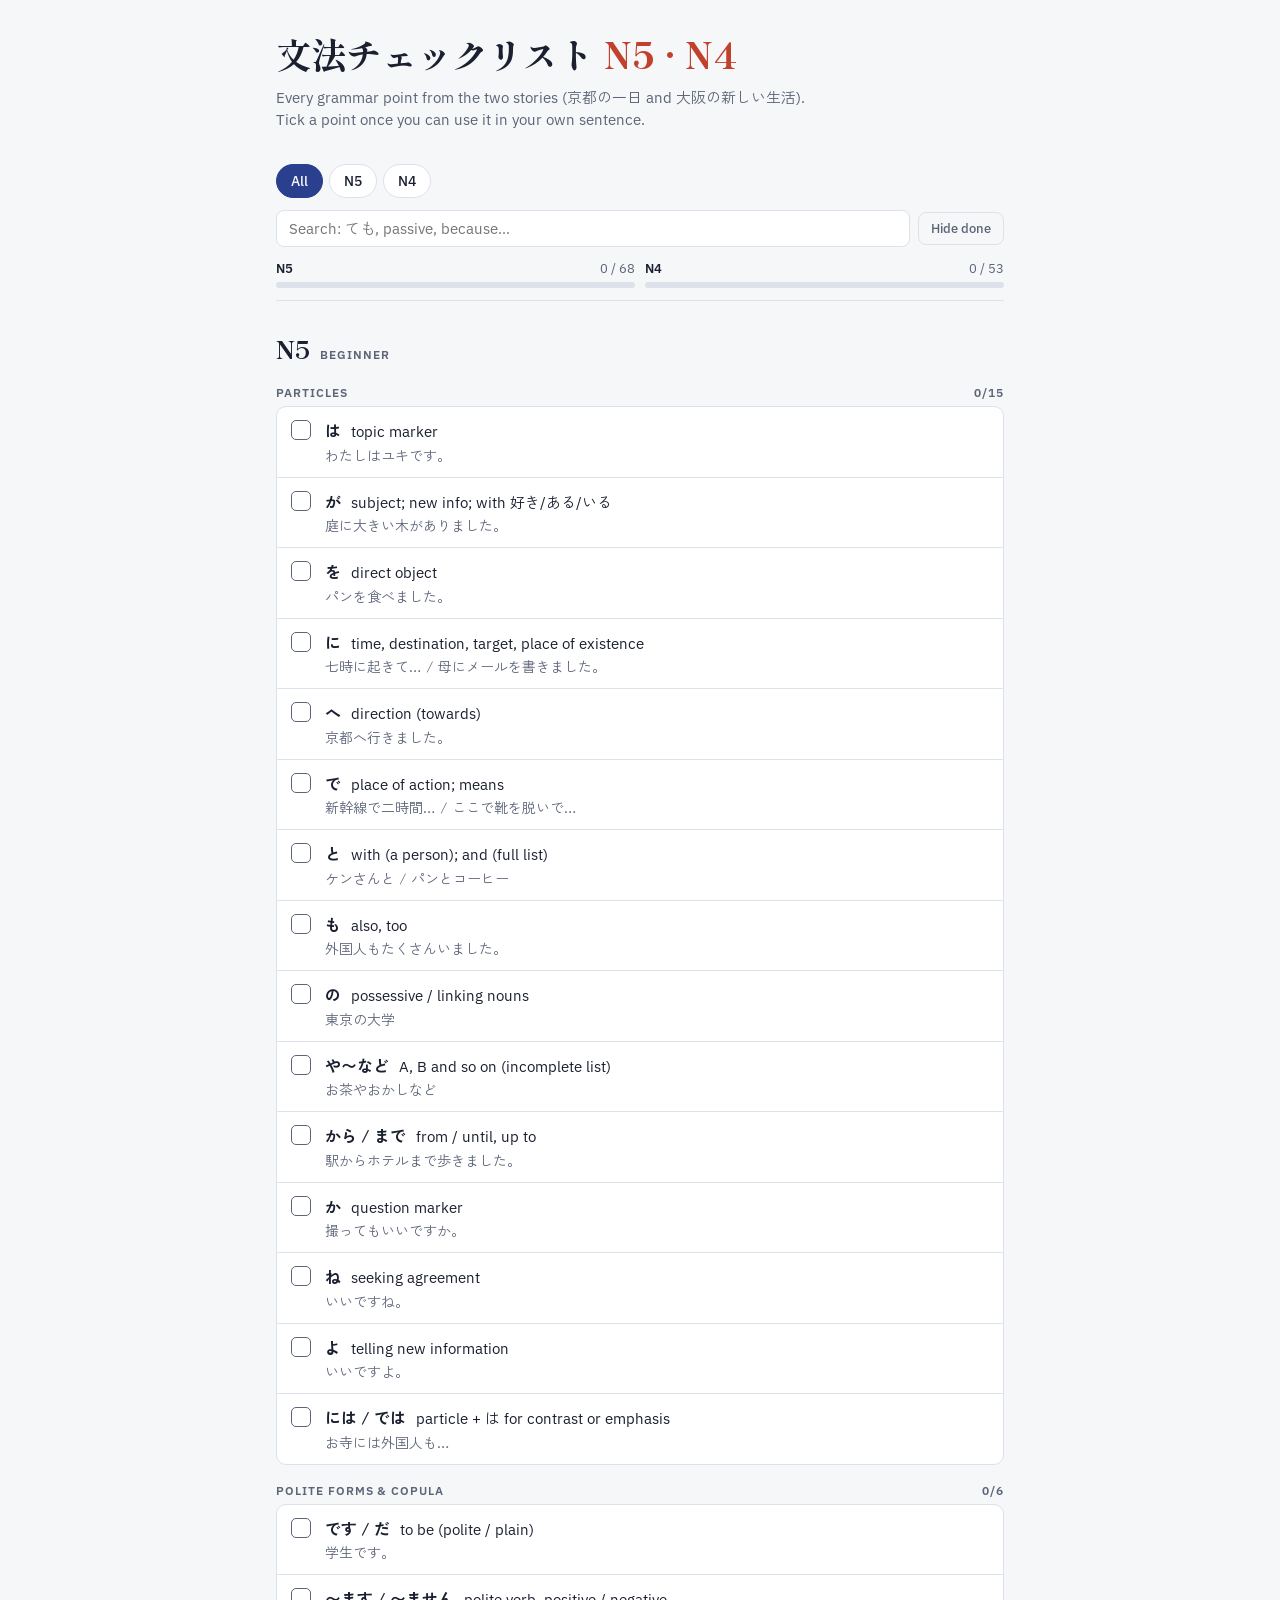
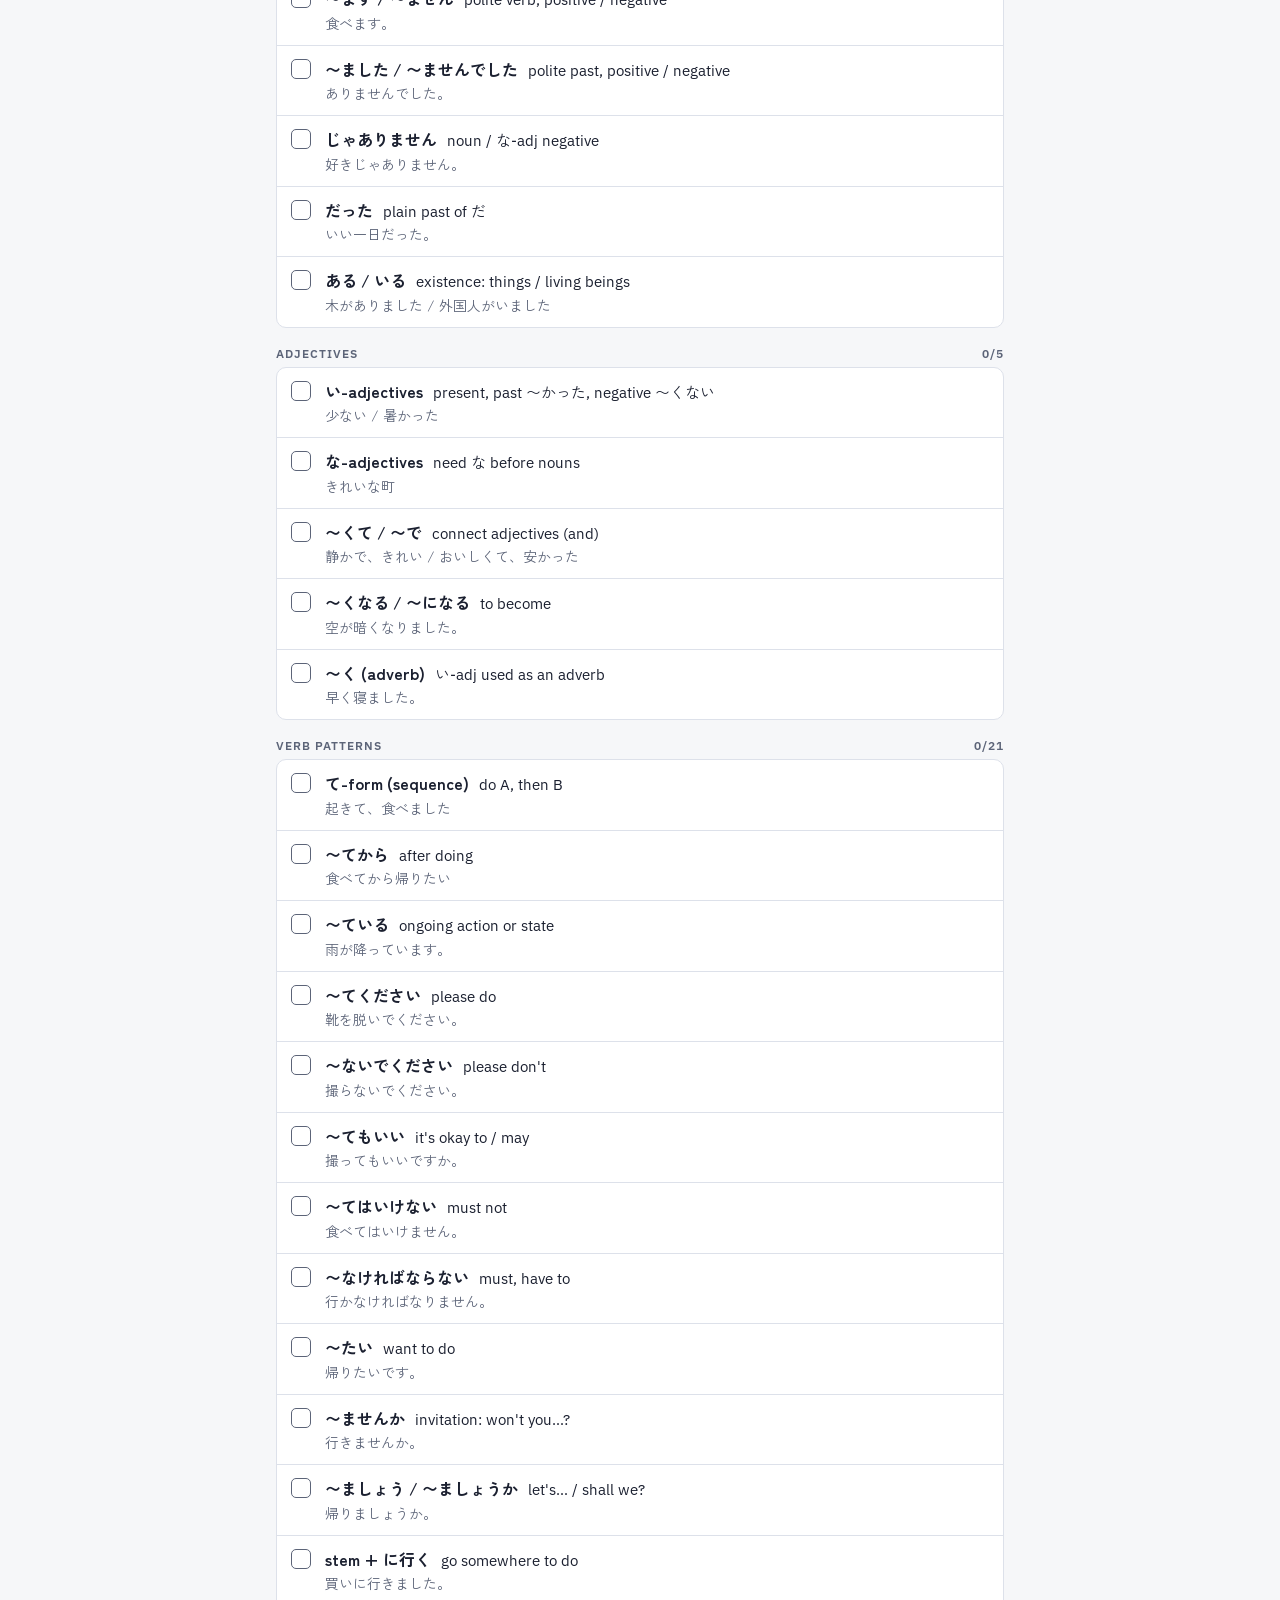
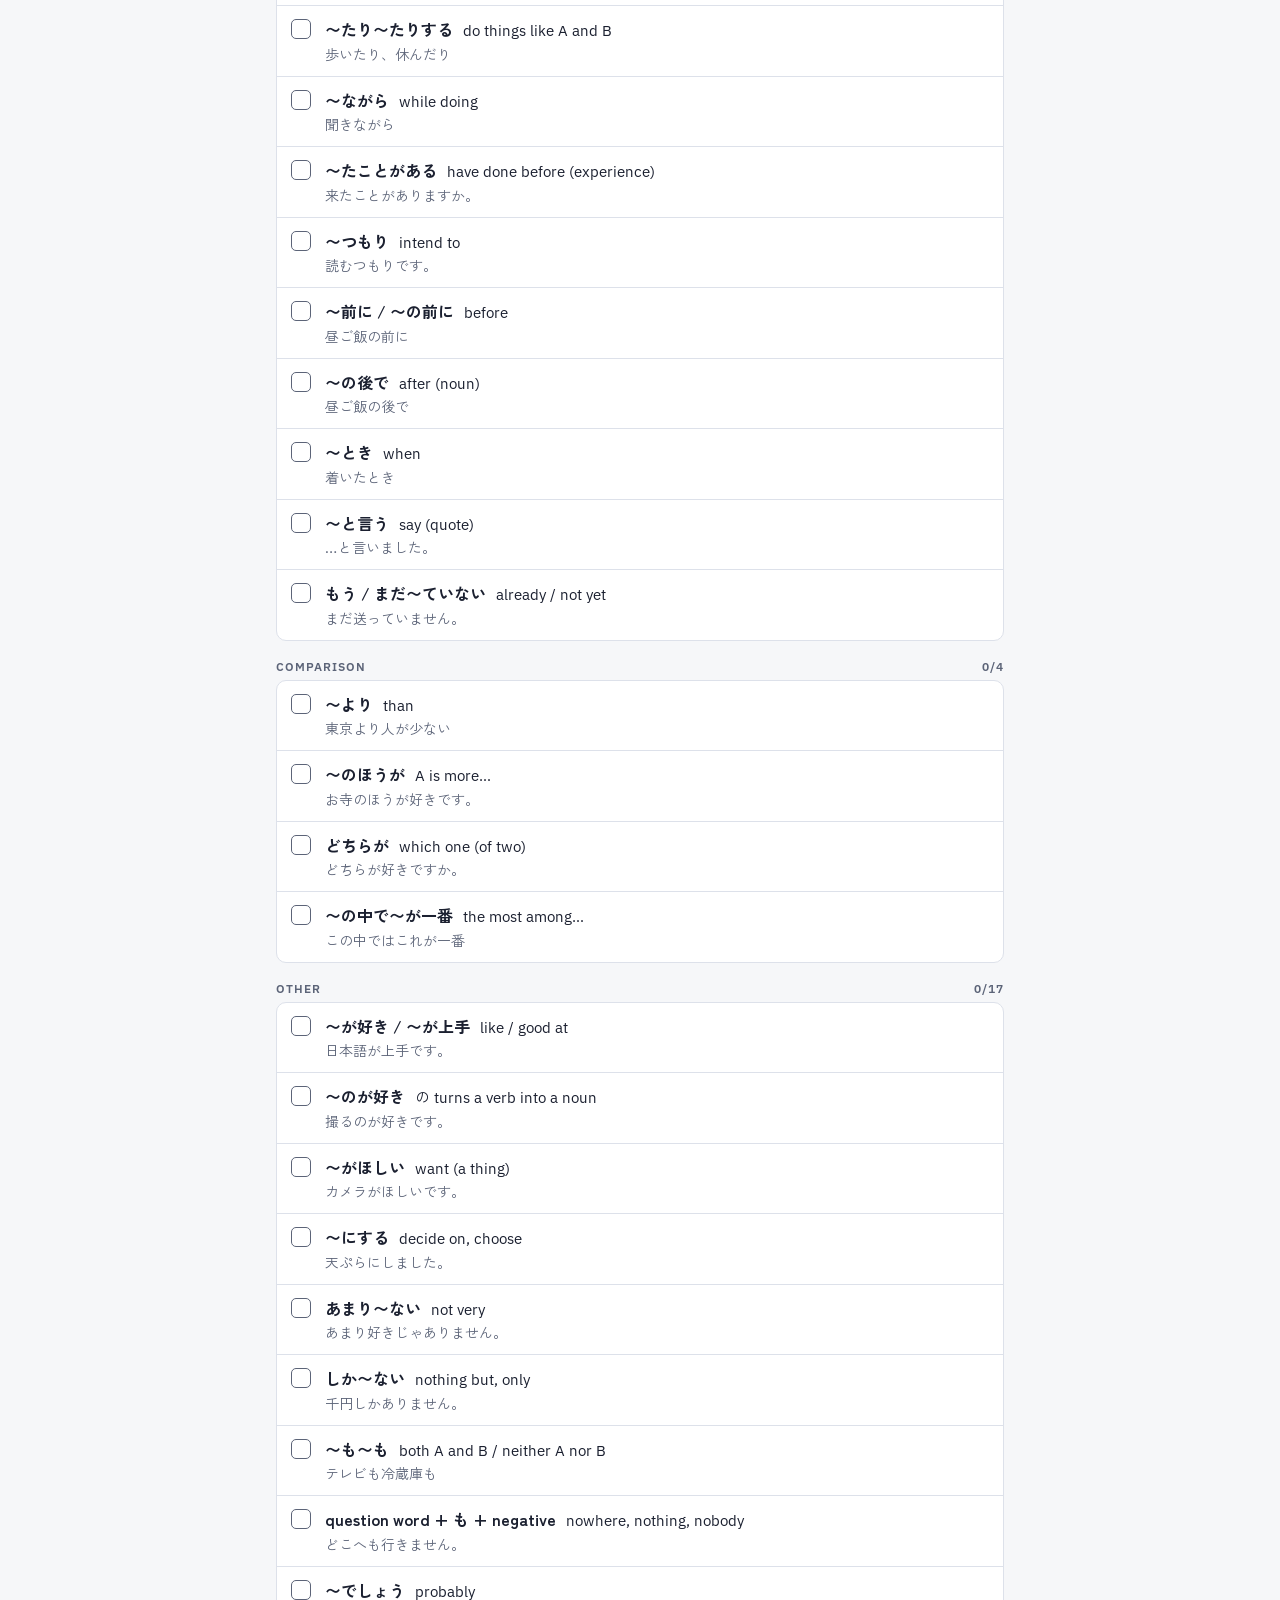
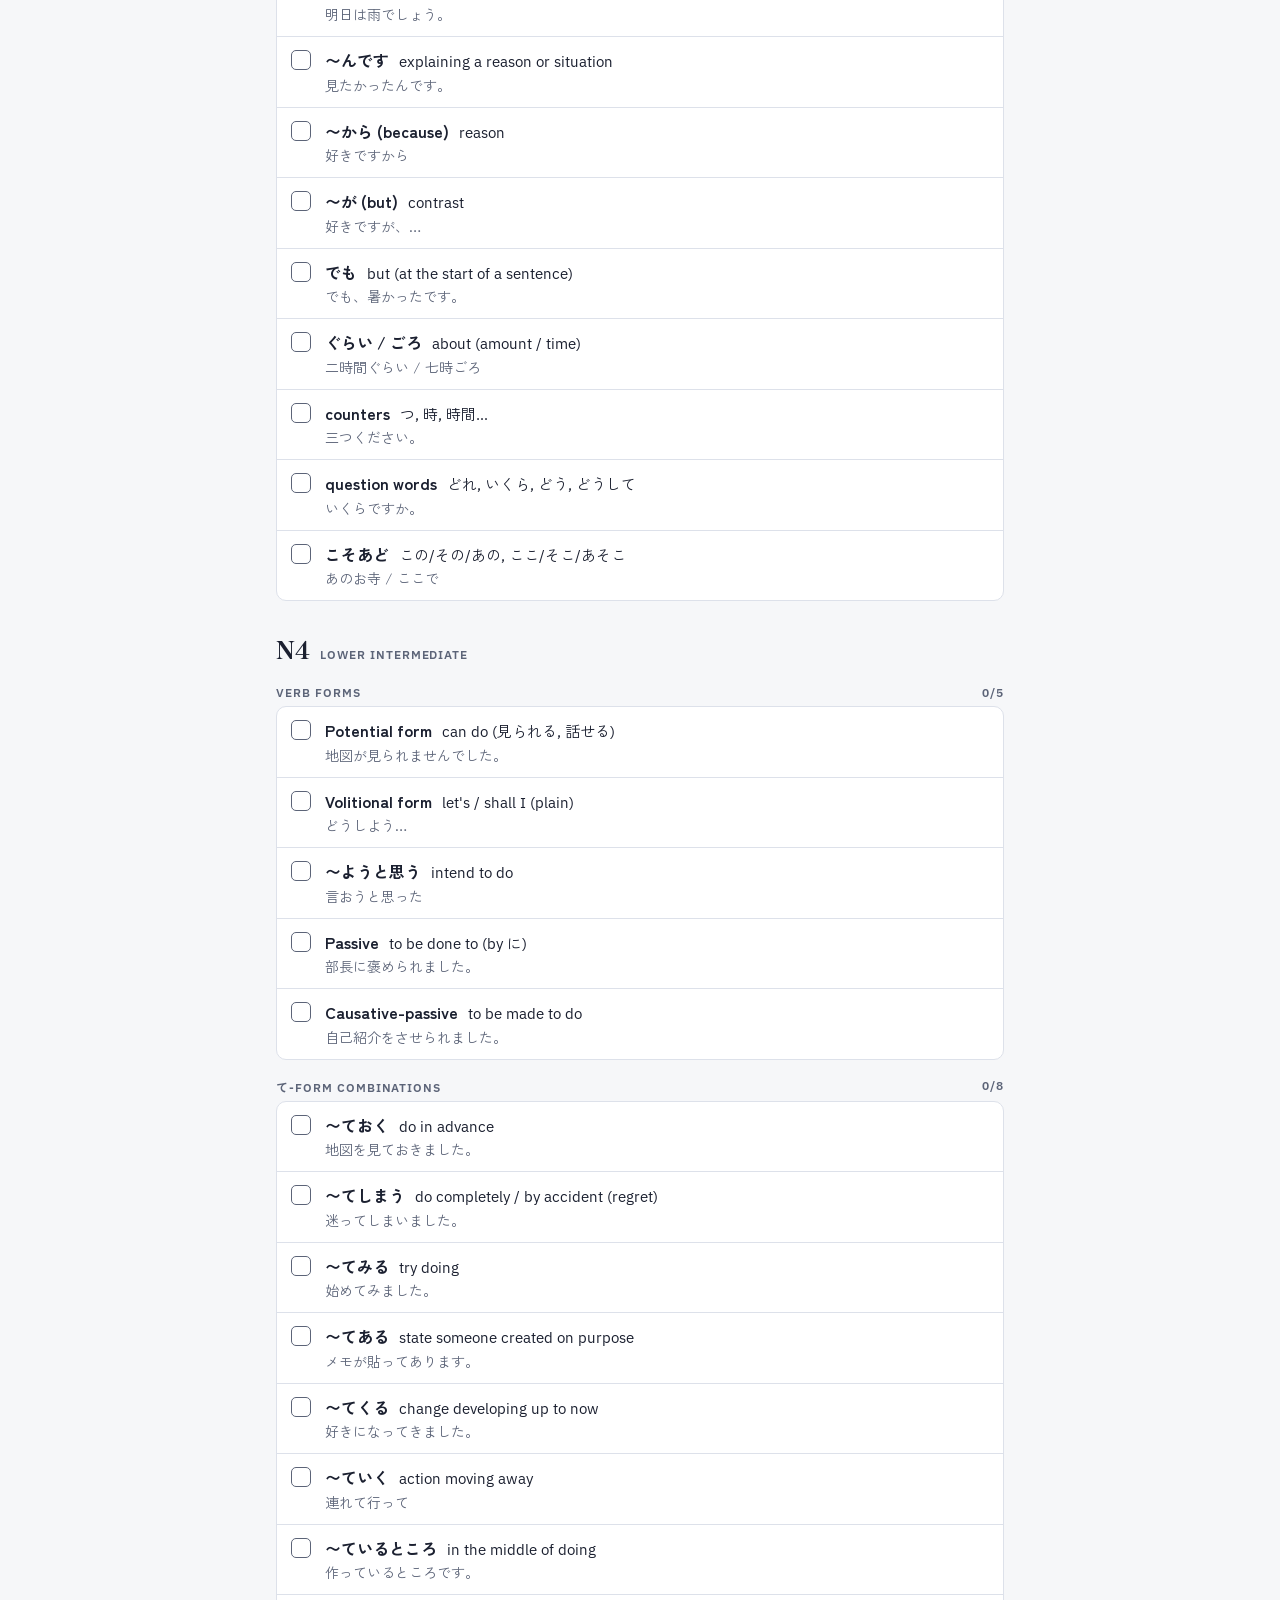
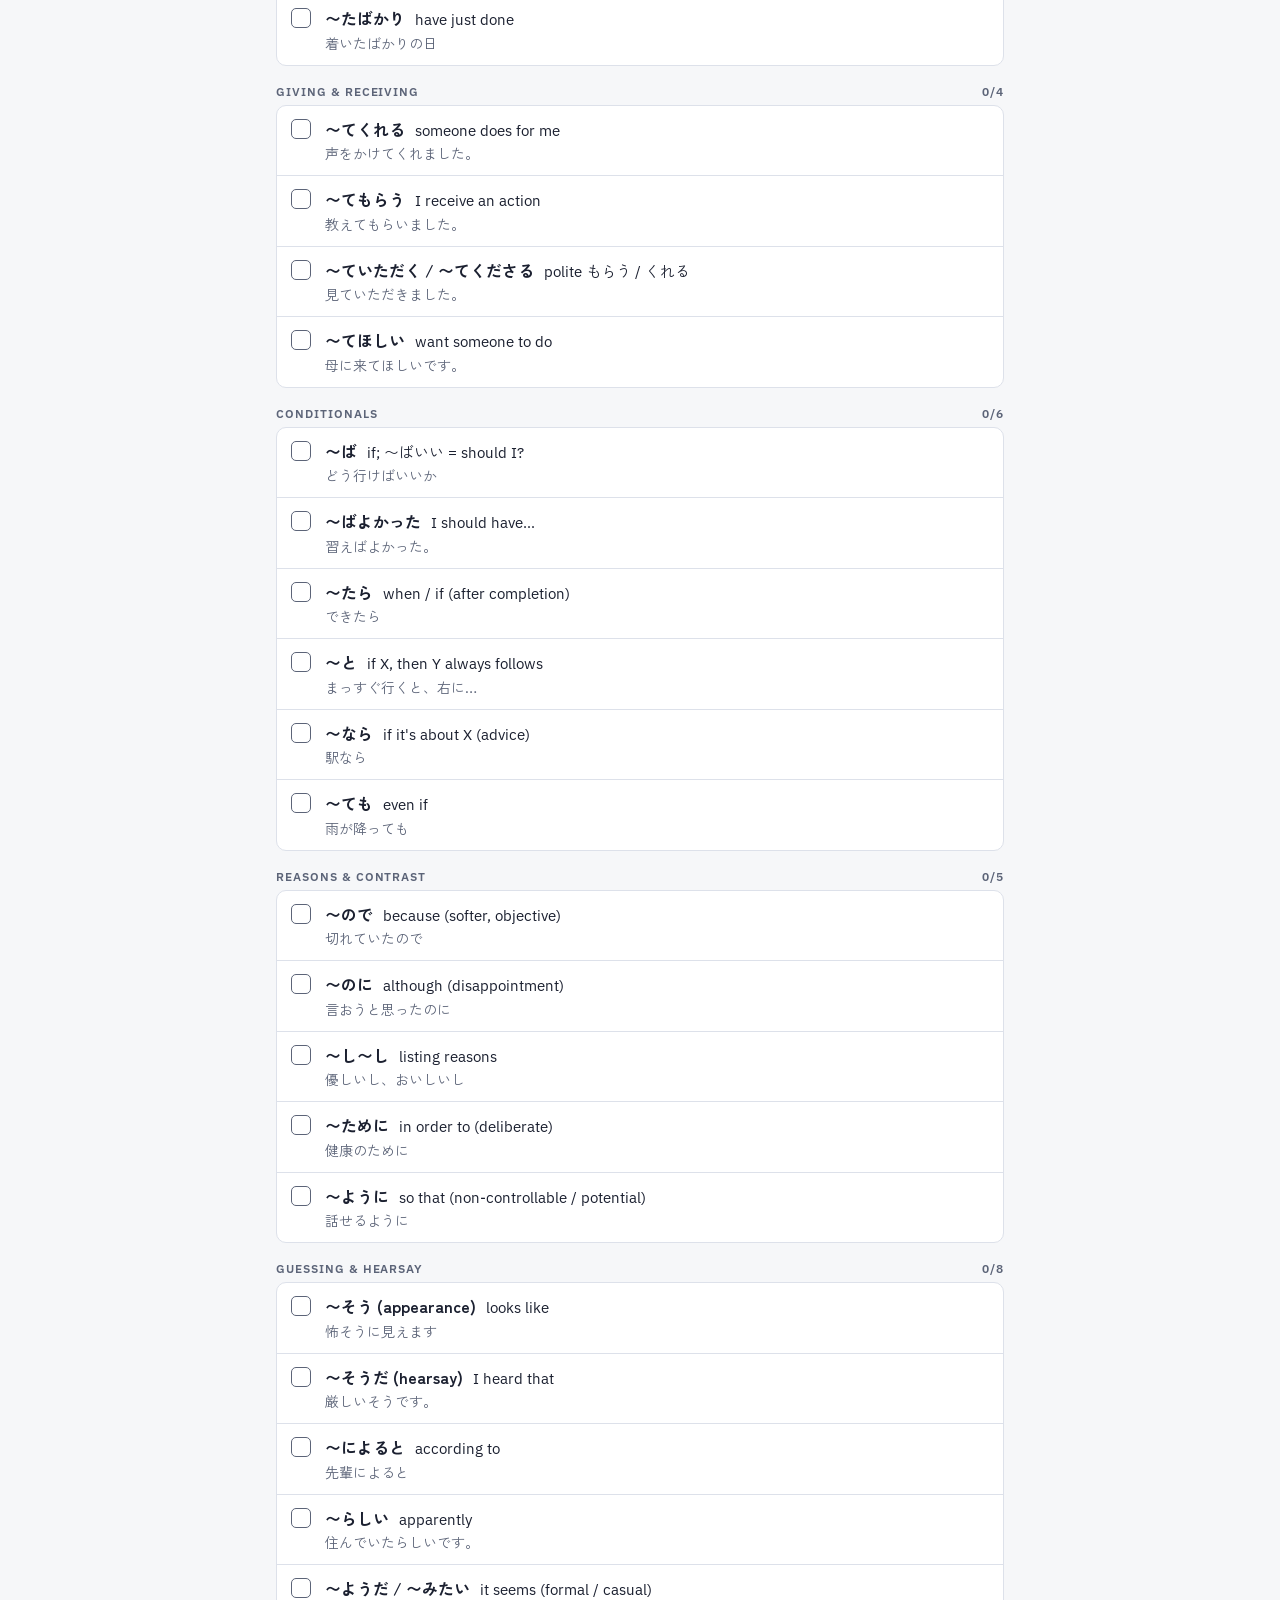
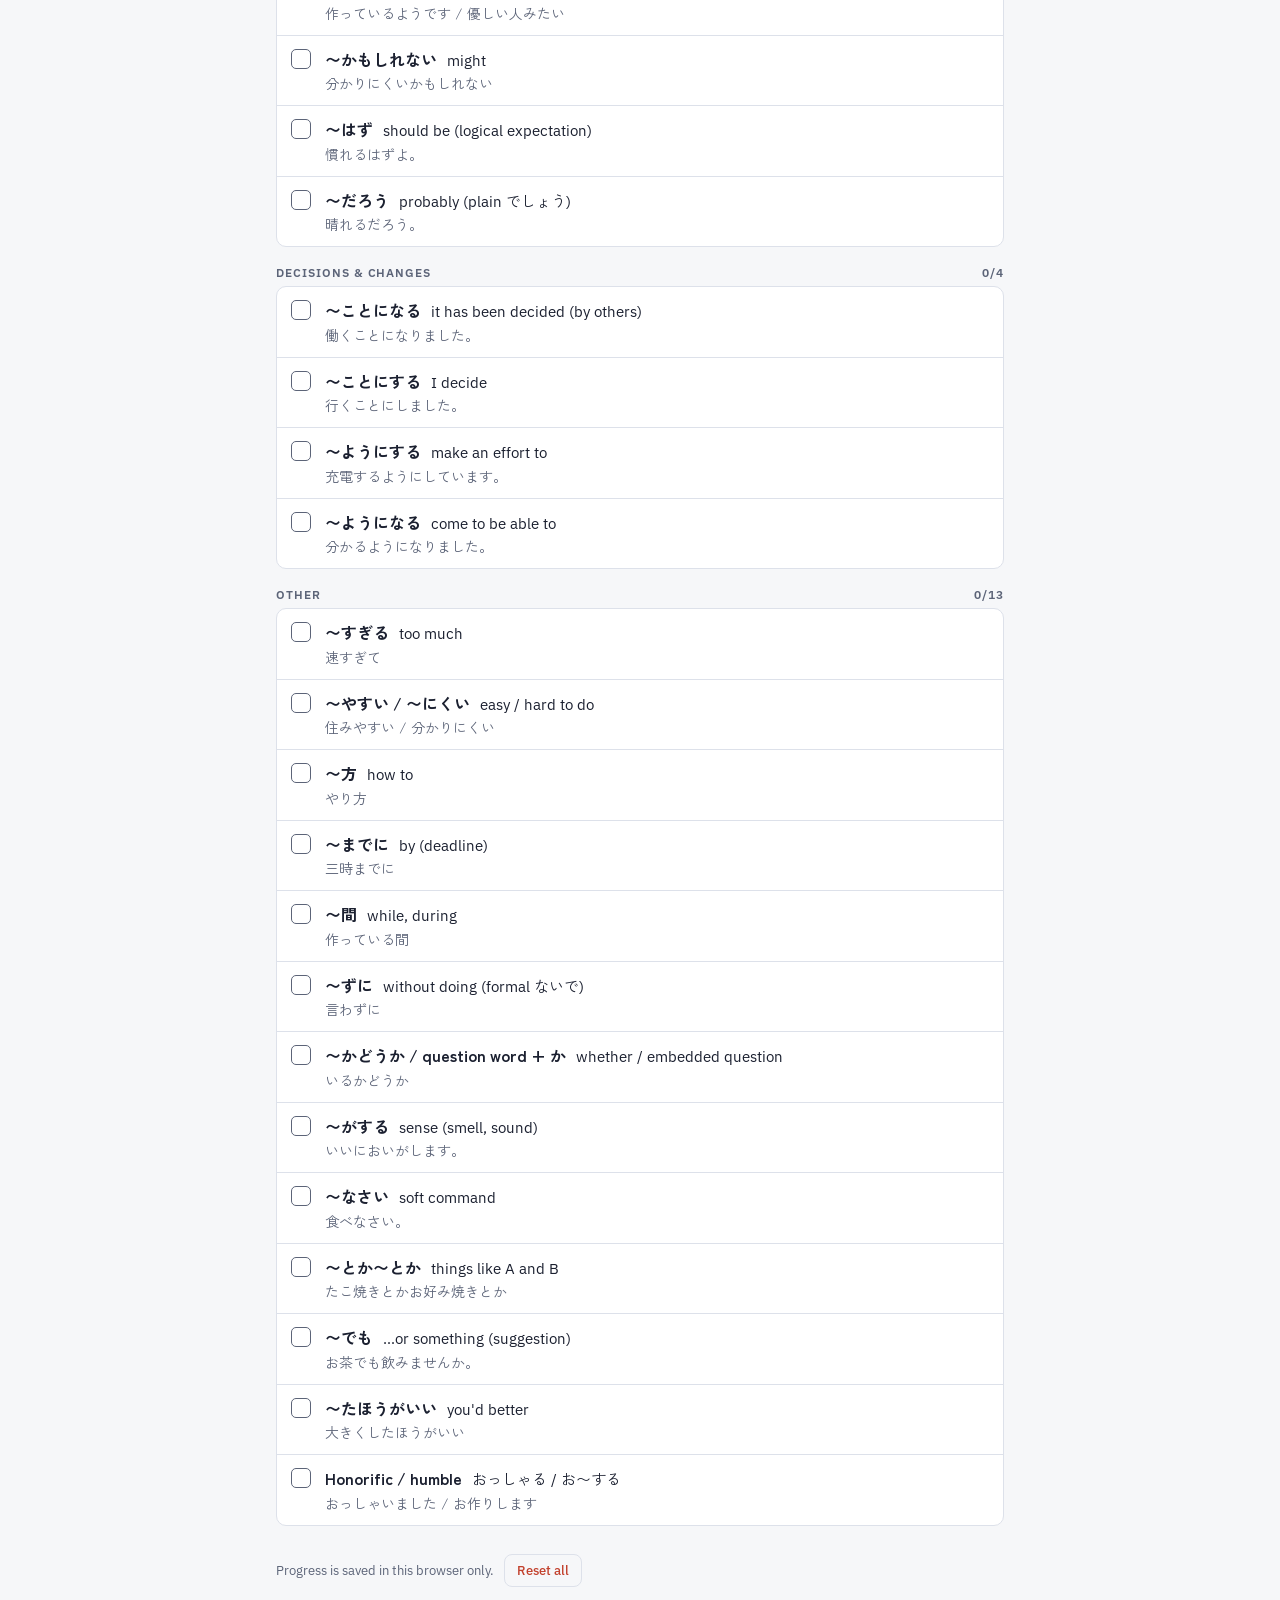
==== index.html @ 020dfdca "Add JLPT N5 & N4 grammar checklist Co-Authored-By: Claude Opus 5.5 <noreply@anthropic.com> Claude-Se" ====
<!doctype html>
<html lang="ja">
<head>
<meta charset="utf-8">
<meta name="viewport" content="width=device-width, initial-scale=1, viewport-fit=cover">
<title>JLPT N5 & N4 Grammar Checklist</title>
<link rel="preconnect" href="https://fonts.googleapis.com">
<link rel="preconnect" href="https://fonts.gstatic.com" crossorigin>
<link rel="stylesheet" href="https://fonts.googleapis.com/css2?family=Shippori+Mincho:wght@600;800&family=Zen+Kaku+Gothic+New:wght@400;500;700&family=IBM+Plex+Sans:wght@400;500;600&display=swap">
<style>
/* Layout: one narrow study column; sticky level switcher + progress; grouped checklists like a 問題集 */
:root{
  --bg:#f6f7f9; --surface:#ffffff; --fg:#1b2030; --muted:#5c6478; --line:#dde1ea;
  --ai:#2b3f8f; --ai-soft:#e6eaf7; --shu:#c2412d; --done:#8a91a3;
  --f-display:"Shippori Mincho","Hiragino Mincho ProN","Yu Mincho",serif;
  --f-body:"IBM Plex Sans","Zen Kaku Gothic New","Hiragino Sans","Noto Sans JP",system-ui,sans-serif;
  --f-jp:"Zen Kaku Gothic New","Hiragino Sans","Noto Sans JP",sans-serif;
}
@media (prefers-color-scheme: dark){:root:not([data-theme="light"]){
  --bg:#12151d; --surface:#1a1f2a; --fg:#e7e9f0; --muted:#9aa2b6; --line:#2c3342;
  --ai:#8fa4ef; --ai-soft:#232c48; --shu:#ec7a63; --done:#6b7285; color-scheme:dark}}
:root[data-theme="dark"]{
  --bg:#12151d; --surface:#1a1f2a; --fg:#e7e9f0; --muted:#9aa2b6; --line:#2c3342;
  --ai:#8fa4ef; --ai-soft:#232c48; --shu:#ec7a63; --done:#6b7285; color-scheme:dark}
*{box-sizing:border-box}
body{margin:0}
body{background:var(--bg);color:var(--fg);font-family:var(--f-body);font-size:15px;line-height:1.5}
.wrap{max-width:760px;margin:0 auto;padding-inline:16px;padding-block:28px 64px}
header h1{font-family:var(--f-display);font-weight:800;font-size:clamp(1.6rem,4vw,2.2rem);margin:0;letter-spacing:.01em;text-wrap:balance}
header h1 span{color:var(--shu)}
header p{color:var(--muted);margin:6px 0 0;max-width:60ch}
.bar{position:sticky;top:env(safe-area-inset-top,0px);z-index:5;background:var(--bg);padding-block:14px 12px;margin-top:18px;border-bottom:1px solid var(--line);display:grid;gap:12px}
.tabs{display:flex;gap:6px;flex-wrap:wrap}
.tab{font:500 14px var(--f-body);border:1px solid var(--line);background:var(--surface);color:var(--fg);padding:7px 14px;border-radius:999px;cursor:pointer}
.tab[aria-pressed="true"]{background:var(--ai);border-color:var(--ai);color:var(--bg)}
.tab:focus-visible,.chk:focus-visible+label,.tool:focus-visible,input[type=search]:focus-visible{outline:2px solid var(--shu);outline-offset:2px}
.tools{display:flex;gap:8px;flex-wrap:wrap;align-items:center}
input[type=search]{flex:1 1 200px;min-width:0;font:15px var(--f-body);padding:8px 12px;border:1px solid var(--line);border-radius:8px;background:var(--surface);color:var(--fg)}
.tool{font:500 13px var(--f-body);background:none;border:1px solid var(--line);color:var(--muted);padding:7px 12px;border-radius:8px;cursor:pointer}
.tool[aria-pressed="true"]{color:var(--ai);border-color:var(--ai)}
.prog{display:grid;grid-template-columns:repeat(auto-fit,minmax(200px,1fr));gap:10px}
.p{display:grid;gap:4px}
.p .lbl{display:flex;justify-content:space-between;font-size:13px;color:var(--muted);font-variant-numeric:tabular-nums}
.p .lbl b{color:var(--fg);font-weight:600}
.track{height:6px;background:var(--line);border-radius:3px;overflow:hidden}
.fill{height:100%;background:var(--ai);width:0;transition:width .3s}
.p.n5 .fill{background:var(--shu)}
@media (prefers-reduced-motion:reduce){.fill{transition:none}}
.level{margin-top:30px}
.level>h2{font-family:var(--f-display);font-weight:800;font-size:1.5rem;margin:0 0 4px;display:flex;align-items:baseline;gap:10px}
.level>h2 .tag{font:600 12px var(--f-body);letter-spacing:.08em;text-transform:uppercase;color:var(--muted)}
.group{margin-top:18px}
.group h3{font:600 12px var(--f-body);letter-spacing:.08em;text-transform:uppercase;color:var(--muted);margin:0 0 6px;display:flex;justify-content:space-between;font-variant-numeric:tabular-nums}
ul{list-style:none;margin:0;padding:0;background:var(--surface);border:1px solid var(--line);border-radius:10px;overflow:hidden}
li{border-top:1px solid var(--line)}
li:first-child{border-top:0}
.chk{position:absolute;opacity:0;pointer-events:none}
label{display:grid;grid-template-columns:22px minmax(0,1fr);gap:12px;padding:11px 14px;cursor:pointer;align-items:start}
.box{width:20px;height:20px;border:1.5px solid var(--muted);border-radius:5px;margin-top:2px;display:grid;place-items:center}
.box svg{width:13px;height:13px;stroke:var(--surface);stroke-width:3;fill:none;opacity:0}
.chk:checked+label .box{background:var(--ai);border-color:var(--ai)}
.chk:checked+label .box svg{opacity:1}
.form{font-family:var(--f-jp);font-weight:700;font-size:16px}
.mean{color:var(--fg)}
.ex{font-family:var(--f-jp);color:var(--muted);font-size:14px}
.txt{display:grid;gap:1px;min-width:0}
.top{display:flex;flex-wrap:wrap;gap:4px 10px;align-items:baseline}
.chk:checked+label .form,.chk:checked+label .mean{color:var(--done);text-decoration:line-through;text-decoration-color:var(--done)}
.empty{color:var(--muted);padding:20px 0}
.foot{margin-top:28px;display:flex;gap:10px;flex-wrap:wrap;align-items:center;color:var(--muted);font-size:13px}
.danger{color:var(--shu);border-color:var(--line)}
</style>
</head>
<body>

<div class="wrap">
  <header>
    <h1>文法チェックリスト <span>N5 · N4</span></h1>
    <p>Every grammar point from the two stories (京都の一日 and 大阪の新しい生活). Tick a point once you can use it in your own sentence.</p>
  </header>

  <div class="bar">
    <div class="tabs" role="group" aria-label="Level">
      <button class="tab" id="t-all" data-lv="all" aria-pressed="true">All</button>
      <button class="tab" id="t-n5" data-lv="N5" aria-pressed="false">N5</button>
      <button class="tab" id="t-n4" data-lv="N4" aria-pressed="false">N4</button>
    </div>
    <div class="tools">
      <input type="search" id="q" placeholder="Search: ても, passive, because…" aria-label="Search grammar points">
      <button class="tool" id="hide" aria-pressed="false">Hide done</button>
    </div>
    <div class="prog">
      <div class="p n5"><div class="lbl"><b>N5</b><span id="c-N5">0 / 0</span></div><div class="track"><div class="fill" id="f-N5"></div></div></div>
      <div class="p n4"><div class="lbl"><b>N4</b><span id="c-N4">0 / 0</span></div><div class="track"><div class="fill" id="f-N4"></div></div></div>
    </div>
  </div>

  <main id="list"></main>

  <div class="foot">
    <span>Progress is saved in this browser only.</span>
    <button class="tool danger" id="reset">Reset all</button>
    <button class="tool" id="reset-yes" hidden>Yes, clear every tick</button>
  </div>
</div>

<script>
const DATA = {
N5: {
 "Particles": [
  ["は","topic marker","わたしはユキです。"],
  ["が","subject; new info; with 好き/ある/いる","庭に大きい木がありました。"],
  ["を","direct object","パンを食べました。"],
  ["に","time, destination, target, place of existence","七時に起きて… / 母にメールを書きました。"],
  ["へ","direction (towards)","京都へ行きました。"],
  ["で","place of action; means","新幹線で二時間… / ここで靴を脱いで…"],
  ["と","with (a person); and (full list)","ケンさんと / パンとコーヒー"],
  ["も","also, too","外国人もたくさんいました。"],
  ["の","possessive / linking nouns","東京の大学"],
  ["や〜など","A, B and so on (incomplete list)","お茶やおかしなど"],
  ["から / まで","from / until, up to","駅からホテルまで歩きました。"],
  ["か","question marker","撮ってもいいですか。"],
  ["ね","seeking agreement","いいですね。"],
  ["よ","telling new information","いいですよ。"],
  ["には / では","particle + は for contrast or emphasis","お寺には外国人も…"]
 ],
 "Polite forms & copula": [
  ["です / だ","to be (polite / plain)","学生です。"],
  ["〜ます / 〜ません","polite verb, positive / negative","食べます。"],
  ["〜ました / 〜ませんでした","polite past, positive / negative","ありませんでした。"],
  ["じゃありません","noun / な-adj negative","好きじゃありません。"],
  ["だった","plain past of だ","いい一日だった。"],
  ["ある / いる","existence: things / living beings","木がありました / 外国人がいました"]
 ],
 "Adjectives": [
  ["い-adjectives","present, past 〜かった, negative 〜くない","少ない / 暑かった"],
  ["な-adjectives","need な before nouns","きれいな町"],
  ["〜くて / 〜で","connect adjectives (and)","静かで、きれい / おいしくて、安かった"],
  ["〜くなる / 〜になる","to become","空が暗くなりました。"],
  ["〜く (adverb)","い-adj used as an adverb","早く寝ました。"]
 ],
 "Verb patterns": [
  ["て-form (sequence)","do A, then B","起きて、食べました"],
  ["〜てから","after doing","食べてから帰りたい"],
  ["〜ている","ongoing action or state","雨が降っています。"],
  ["〜てください","please do","靴を脱いでください。"],
  ["〜ないでください","please don't","撮らないでください。"],
  ["〜てもいい","it's okay to / may","撮ってもいいですか。"],
  ["〜てはいけない","must not","食べてはいけません。"],
  ["〜なければならない","must, have to","行かなければなりません。"],
  ["〜たい","want to do","帰りたいです。"],
  ["〜ませんか","invitation: won't you…?","行きませんか。"],
  ["〜ましょう / 〜ましょうか","let's… / shall we?","帰りましょうか。"],
  ["stem + に行く","go somewhere to do","買いに行きました。"],
  ["〜たり〜たりする","do things like A and B","歩いたり、休んだり"],
  ["〜ながら","while doing","聞きながら"],
  ["〜たことがある","have done before (experience)","来たことがありますか。"],
  ["〜つもり","intend to","読むつもりです。"],
  ["〜前に / 〜の前に","before","昼ご飯の前に"],
  ["〜の後で","after (noun)","昼ご飯の後で"],
  ["〜とき","when","着いたとき"],
  ["〜と言う","say (quote)","…と言いました。"],
  ["もう / まだ〜ていない","already / not yet","まだ送っていません。"]
 ],
 "Comparison": [
  ["〜より","than","東京より人が少ない"],
  ["〜のほうが","A is more…","お寺のほうが好きです。"],
  ["どちらが","which one (of two)","どちらが好きですか。"],
  ["〜の中で〜が一番","the most among…","この中ではこれが一番"]
 ],
 "Other": [
  ["〜が好き / 〜が上手","like / good at","日本語が上手です。"],
  ["〜のが好き","の turns a verb into a noun","撮るのが好きです。"],
  ["〜がほしい","want (a thing)","カメラがほしいです。"],
  ["〜にする","decide on, choose","天ぷらにしました。"],
  ["あまり〜ない","not very","あまり好きじゃありません。"],
  ["しか〜ない","nothing but, only","千円しかありません。"],
  ["〜も〜も","both A and B / neither A nor B","テレビも冷蔵庫も"],
  ["question word + も + negative","nowhere, nothing, nobody","どこへも行きません。"],
  ["〜でしょう","probably","明日は雨でしょう。"],
  ["〜んです","explaining a reason or situation","見たかったんです。"],
  ["〜から (because)","reason","好きですから"],
  ["〜が (but)","contrast","好きですが、…"],
  ["でも","but (at the start of a sentence)","でも、暑かったです。"],
  ["ぐらい / ごろ","about (amount / time)","二時間ぐらい / 七時ごろ"],
  ["counters","つ, 時, 時間…","三つください。"],
  ["question words","どれ, いくら, どう, どうして","いくらですか。"],
  ["こそあど","この/その/あの, ここ/そこ/あそこ","あのお寺 / ここで"]
 ]
},
N4: {
 "Verb forms": [
  ["Potential form","can do (見られる, 話せる)","地図が見られませんでした。"],
  ["Volitional form","let's / shall I (plain)","どうしよう…"],
  ["〜ようと思う","intend to do","言おうと思った"],
  ["Passive","to be done to (by に)","部長に褒められました。"],
  ["Causative-passive","to be made to do","自己紹介をさせられました。"]
 ],
 "て-form combinations": [
  ["〜ておく","do in advance","地図を見ておきました。"],
  ["〜てしまう","do completely / by accident (regret)","迷ってしまいました。"],
  ["〜てみる","try doing","始めてみました。"],
  ["〜てある","state someone created on purpose","メモが貼ってあります。"],
  ["〜てくる","change developing up to now","好きになってきました。"],
  ["〜ていく","action moving away","連れて行って"],
  ["〜ているところ","in the middle of doing","作っているところです。"],
  ["〜たばかり","have just done","着いたばかりの日"]
 ],
 "Giving & receiving": [
  ["〜てくれる","someone does for me","声をかけてくれました。"],
  ["〜てもらう","I receive an action","教えてもらいました。"],
  ["〜ていただく / 〜てくださる","polite もらう / くれる","見ていただきました。"],
  ["〜てほしい","want someone to do","母に来てほしいです。"]
 ],
 "Conditionals": [
  ["〜ば","if; 〜ばいい = should I?","どう行けばいいか"],
  ["〜ばよかった","I should have…","習えばよかった。"],
  ["〜たら","when / if (after completion)","できたら"],
  ["〜と","if X, then Y always follows","まっすぐ行くと、右に…"],
  ["〜なら","if it's about X (advice)","駅なら"],
  ["〜ても","even if","雨が降っても"]
 ],
 "Reasons & contrast": [
  ["〜ので","because (softer, objective)","切れていたので"],
  ["〜のに","although (disappointment)","言おうと思ったのに"],
  ["〜し〜し","listing reasons","優しいし、おいしいし"],
  ["〜ために","in order to (deliberate)","健康のために"],
  ["〜ように","so that (non-controllable / potential)","話せるように"]
 ],
 "Guessing & hearsay": [
  ["〜そう (appearance)","looks like","怖そうに見えます"],
  ["〜そうだ (hearsay)","I heard that","厳しいそうです。"],
  ["〜によると","according to","先輩によると"],
  ["〜らしい","apparently","住んでいたらしいです。"],
  ["〜ようだ / 〜みたい","it seems (formal / casual)","作っているようです / 優しい人みたい"],
  ["〜かもしれない","might","分かりにくいかもしれない"],
  ["〜はず","should be (logical expectation)","慣れるはずよ。"],
  ["〜だろう","probably (plain でしょう)","晴れるだろう。"]
 ],
 "Decisions & changes": [
  ["〜ことになる","it has been decided (by others)","働くことになりました。"],
  ["〜ことにする","I decide","行くことにしました。"],
  ["〜ようにする","make an effort to","充電するようにしています。"],
  ["〜ようになる","come to be able to","分かるようになりました。"]
 ],
 "Other": [
  ["〜すぎる","too much","速すぎて"],
  ["〜やすい / 〜にくい","easy / hard to do","住みやすい / 分かりにくい"],
  ["〜方","how to","やり方"],
  ["〜までに","by (deadline)","三時までに"],
  ["〜間","while, during","作っている間"],
  ["〜ずに","without doing (formal ないで)","言わずに"],
  ["〜かどうか / question word + か","whether / embedded question","いるかどうか"],
  ["〜がする","sense (smell, sound)","いいにおいがします。"],
  ["〜なさい","soft command","食べなさい。"],
  ["〜とか〜とか","things like A and B","たこ焼きとかお好み焼きとか"],
  ["〜でも","…or something (suggestion)","お茶でも飲みませんか。"],
  ["〜たほうがいい","you'd better","大きくしたほうがいい"],
  ["Honorific / humble","おっしゃる / お〜する","おっしゃいました / お作りします"]
 ]
}};

const KEY="jlpt-checklist-v1";
let done={};
try{done=JSON.parse(localStorage.getItem(KEY)||"{}")||{}}catch(e){done={}}
const save=()=>{try{localStorage.setItem(KEY,JSON.stringify(done))}catch(e){}};
let level="all", hideDone=false, query="";
try{const s=JSON.parse(localStorage.getItem(KEY+"-ui")||"{}");if(s.level)level=s.level;if(s.hide)hideDone=true}catch(e){}
const saveUI=()=>{try{localStorage.setItem(KEY+"-ui",JSON.stringify({level,hide:hideDone}))}catch(e){}};

const esc=s=>s.replace(/[&<>"]/g,c=>({"&":"&amp;","<":"&lt;",">":"&gt;",'"':"&quot;"}[c]));
const tick='<svg viewBox="0 0 16 16"><path d="M3 8.5l3.2 3L13 4.5"/></svg>';

function render(){
  const main=document.getElementById("list"); let html=""; let shown=0;
  for(const lv of ["N5","N4"]){
    if(level!=="all"&&level!==lv) continue;
    let lvHtml="";
    for(const [grp,items] of Object.entries(DATA[lv])){
      let rows="", gDone=0;
      items.forEach((it,i)=>{
        const id=`${lv}-${grp}-${i}`.replace(/[^\w-]/g,"_");
        const isDone=!!done[id]; if(isDone) gDone++;
        if(hideDone&&isDone) return;
        if(query&&!it.join(" ").toLowerCase().includes(query)) return;
        shown++;
        rows+=`<li><input type="checkbox" class="chk" id="${id}" ${isDone?"checked":""}><label for="${id}"><span class="box">${tick}</span><span class="txt"><span class="top"><span class="form">${esc(it[0])}</span><span class="mean">${esc(it[1])}</span></span><span class="ex">${esc(it[2])}</span></span></label></li>`;
      });
      if(rows) lvHtml+=`<section class="group"><h3><span>${esc(grp)}</span><span>${gDone}/${items.length}</span></h3><ul>${rows}</ul></section>`;
    }
    if(lvHtml) html+=`<section class="level"><h2>${lv}<span class="tag">${lv==="N5"?"Beginner":"Lower intermediate"}</span></h2>${lvHtml}</section>`;
  }
  main.innerHTML=html||`<p class="empty">${hideDone?"Everything here is done. Turn off “Hide done” to review.":"No grammar point matches that search."}</p>`;
  progress();
}
function progress(){
  for(const lv of ["N5","N4"]){
    let total=0,d=0;
    for(const [grp,items] of Object.entries(DATA[lv])) items.forEach((_,i)=>{total++; if(done[`${lv}-${grp}-${i}`.replace(/[^\w-]/g,"_")]) d++;});
    document.getElementById("c-"+lv).textContent=`${d} / ${total}`;
    document.getElementById("f-"+lv).style.width=(total?d/total*100:0)+"%";
  }
}
document.getElementById("list").addEventListener("change",e=>{
  if(!e.target.classList.contains("chk")) return;
  if(e.target.checked) done[e.target.id]=1; else delete done[e.target.id];
  save();
  const id=e.target.id; render(); const el=document.getElementById(id); if(el) el.focus({preventScroll:true});
});
document.querySelectorAll(".tab").forEach(b=>b.addEventListener("click",()=>{
  level=b.dataset.lv; document.querySelectorAll(".tab").forEach(t=>t.setAttribute("aria-pressed",t===b)); saveUI(); render();
}));
const hideBtn=document.getElementById("hide");
hideBtn.addEventListener("click",()=>{hideDone=!hideDone; hideBtn.setAttribute("aria-pressed",hideDone); saveUI(); render();});
document.getElementById("q").addEventListener("input",e=>{query=e.target.value.trim().toLowerCase(); render();});
const rBtn=document.getElementById("reset"), rYes=document.getElementById("reset-yes");
rBtn.addEventListener("click",()=>{rYes.hidden=!rYes.hidden;});
rYes.addEventListener("click",()=>{done={}; save(); rYes.hidden=true; render();});

document.querySelectorAll(".tab").forEach(t=>t.setAttribute("aria-pressed",t.dataset.lv===level));
hideBtn.setAttribute("aria-pressed",hideDone);
render();
</script>
</body>
</html>
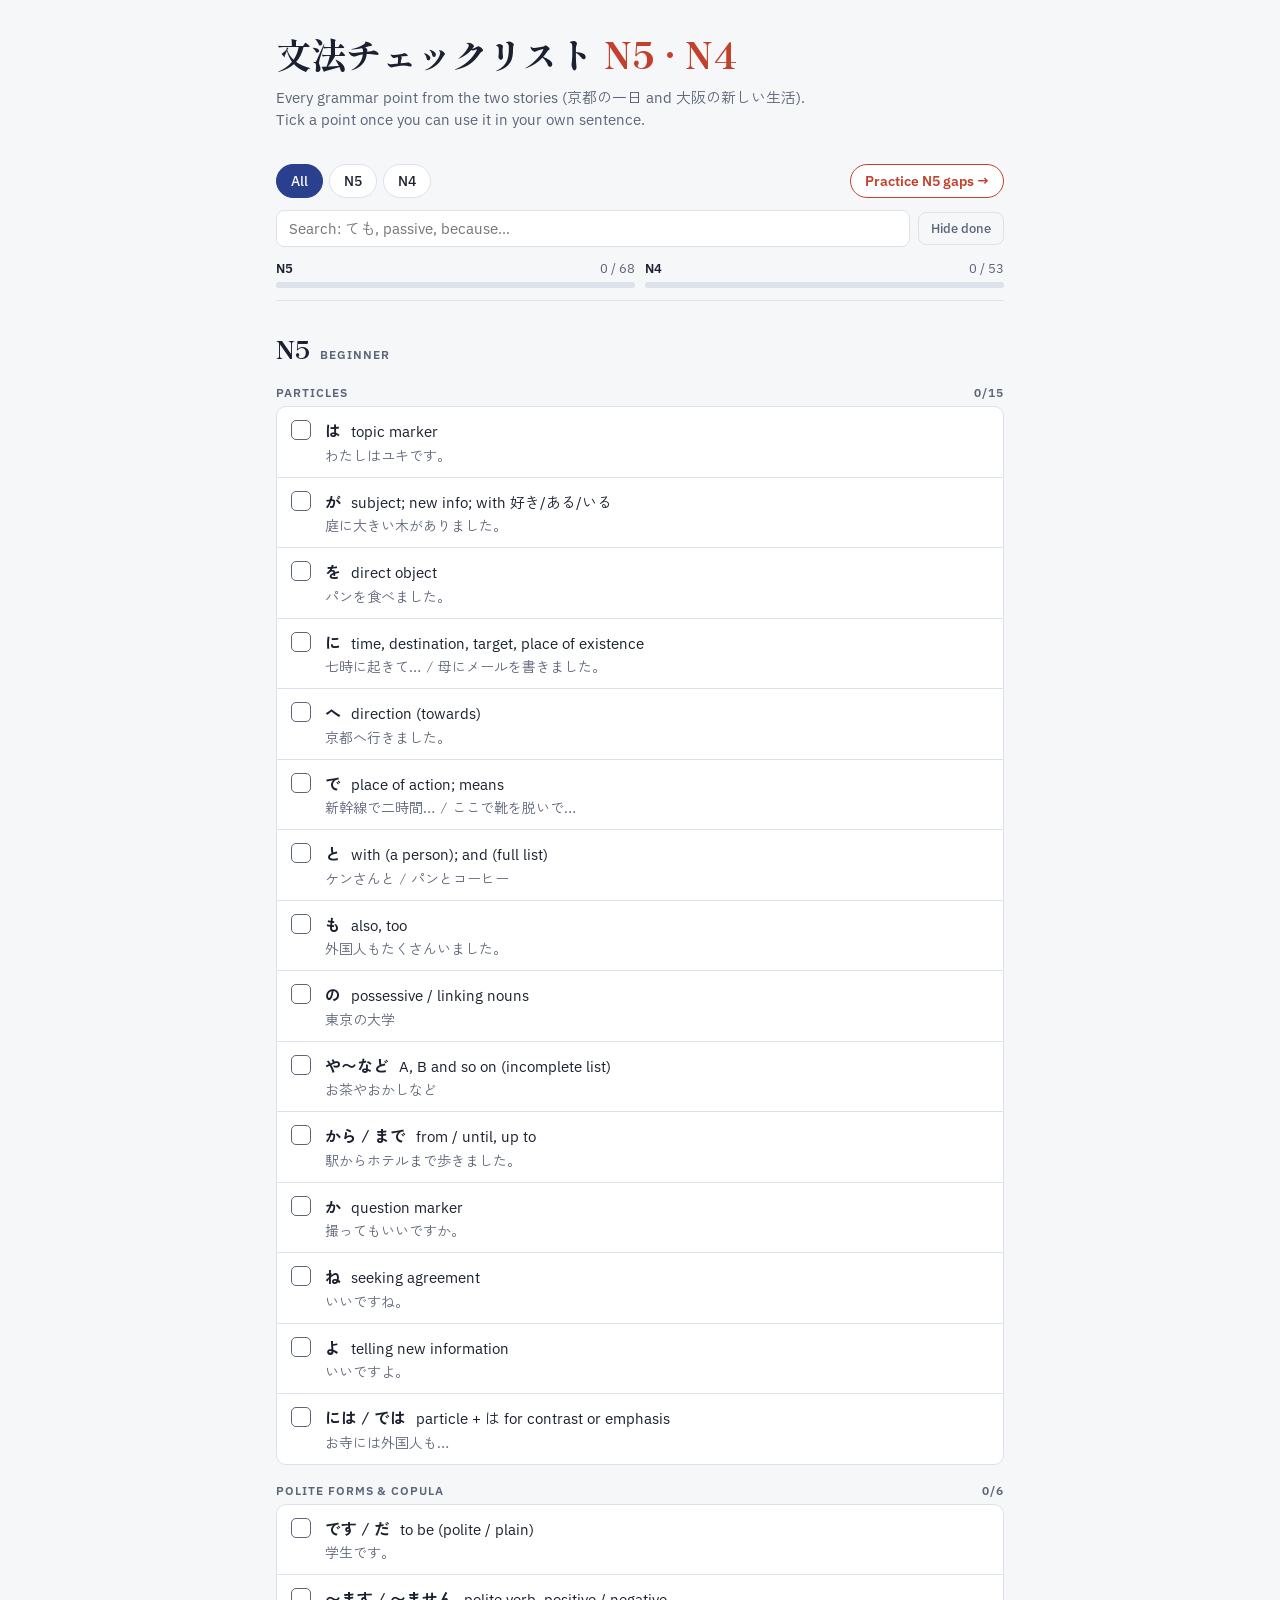
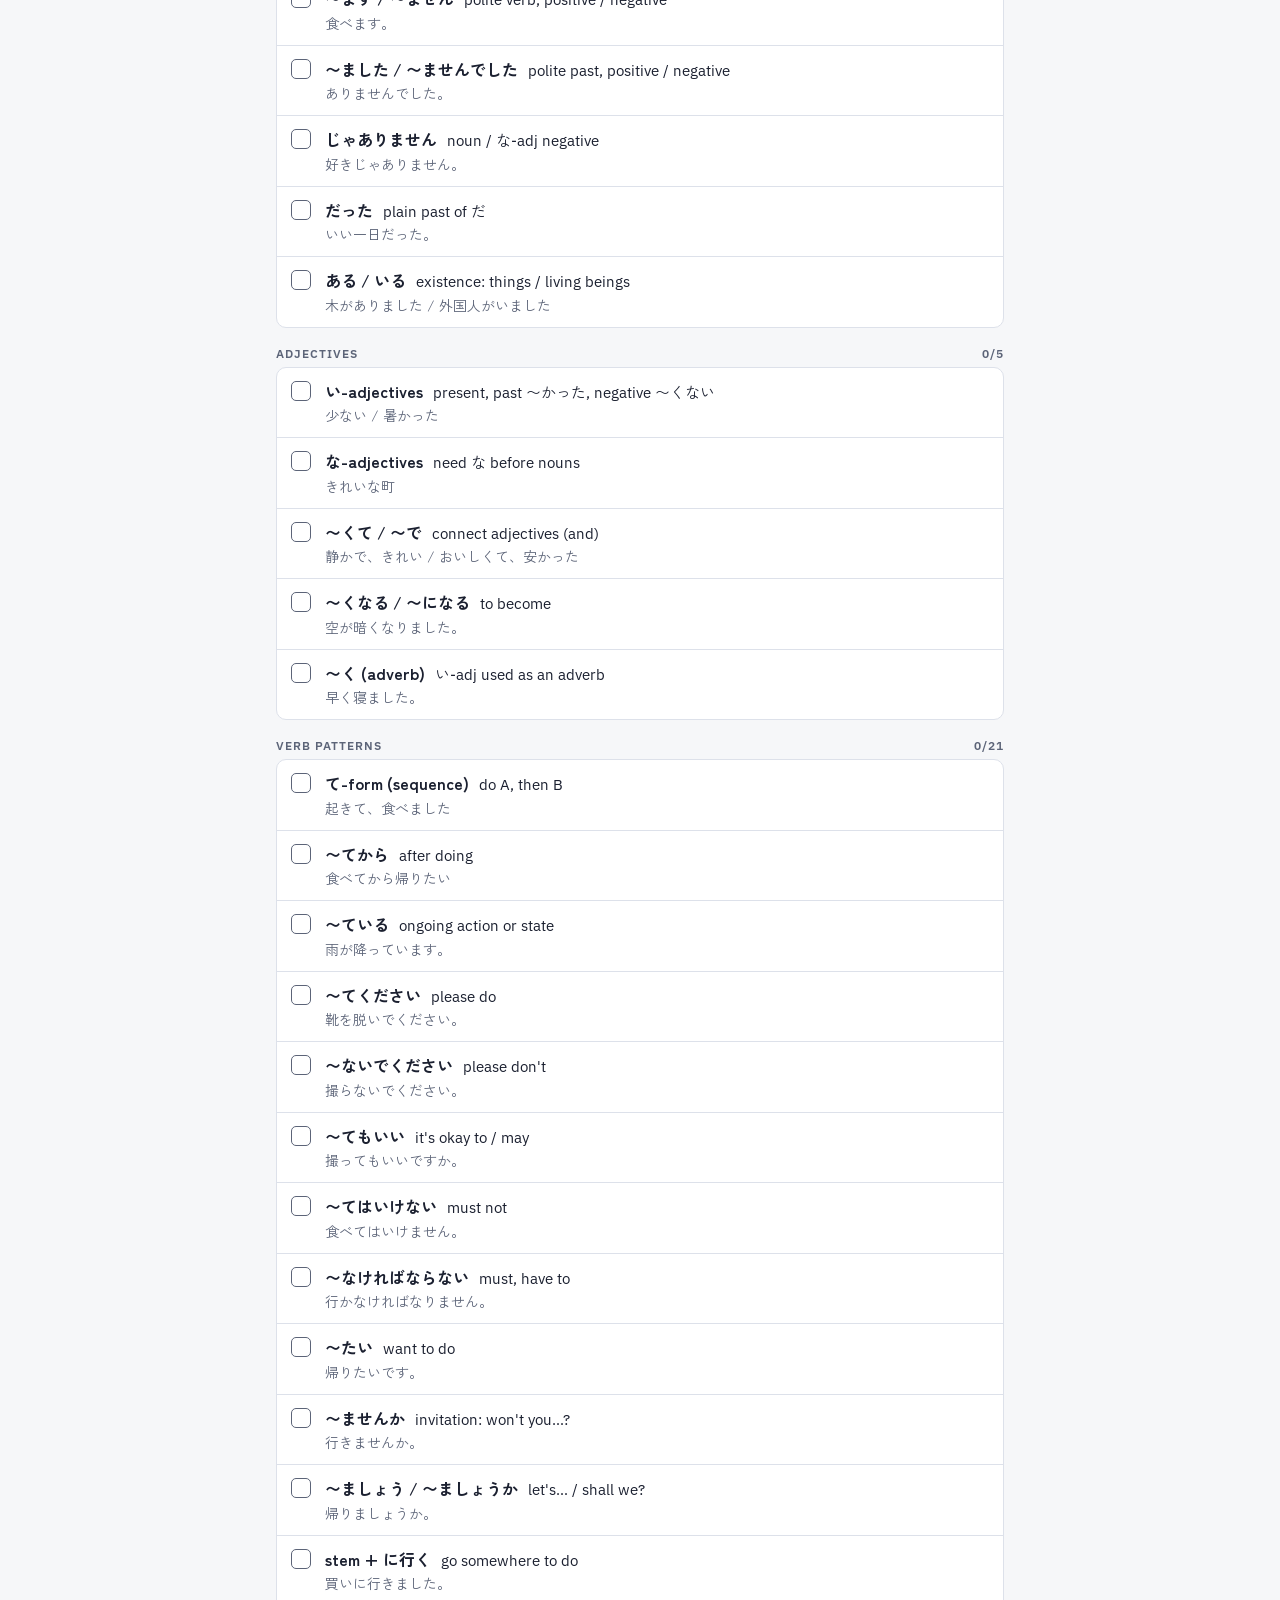
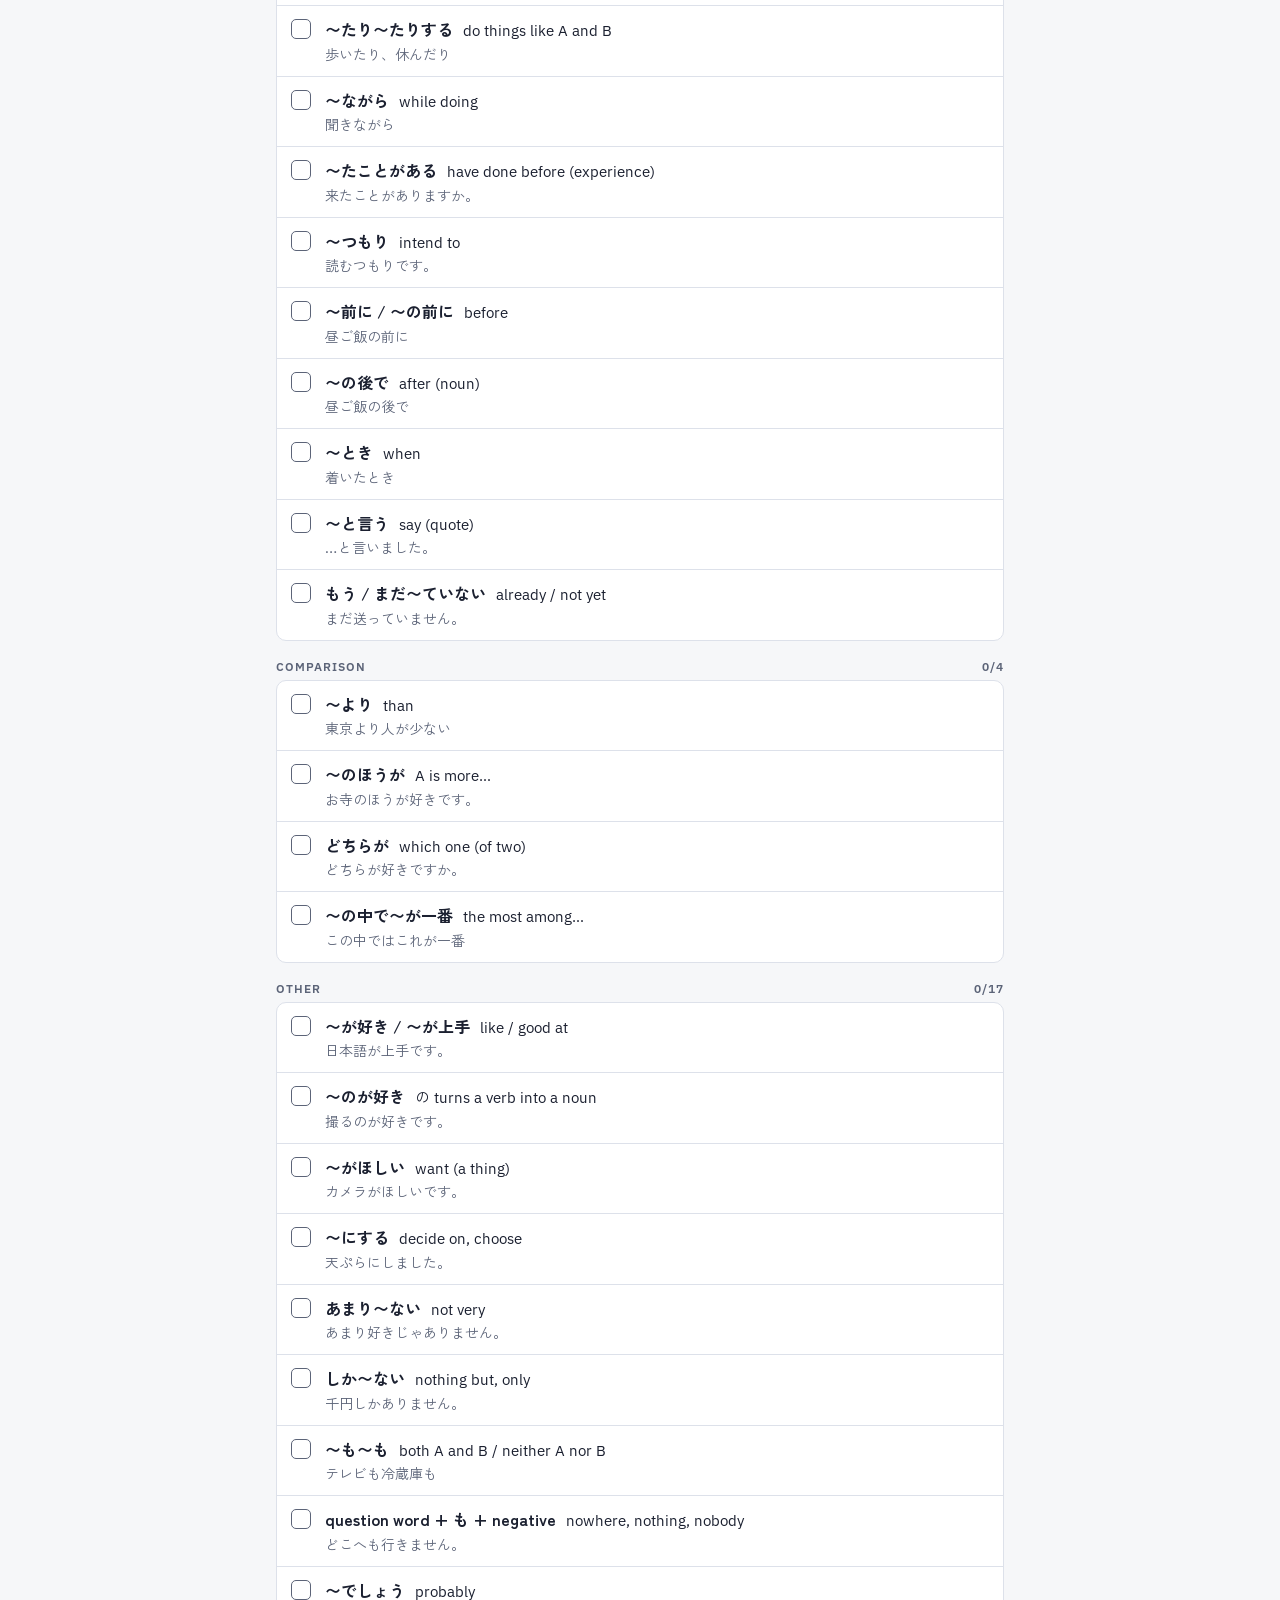
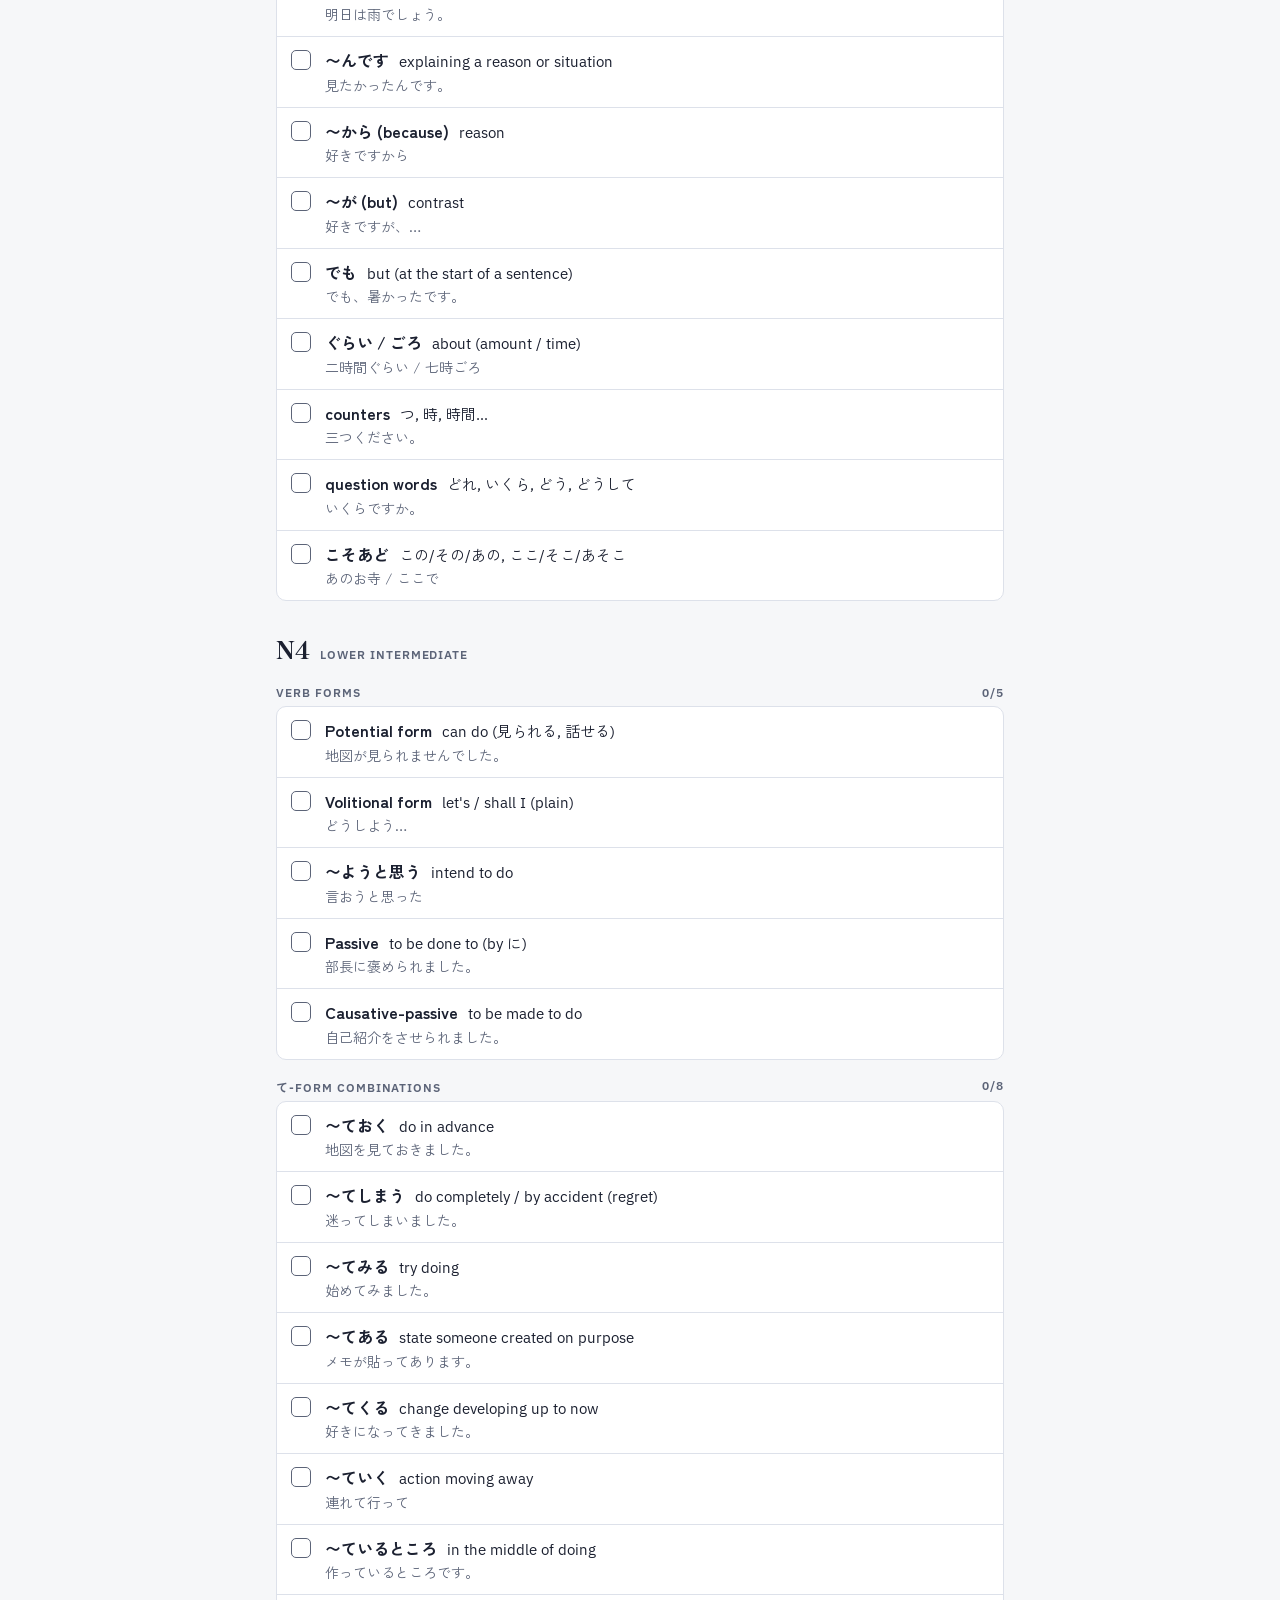
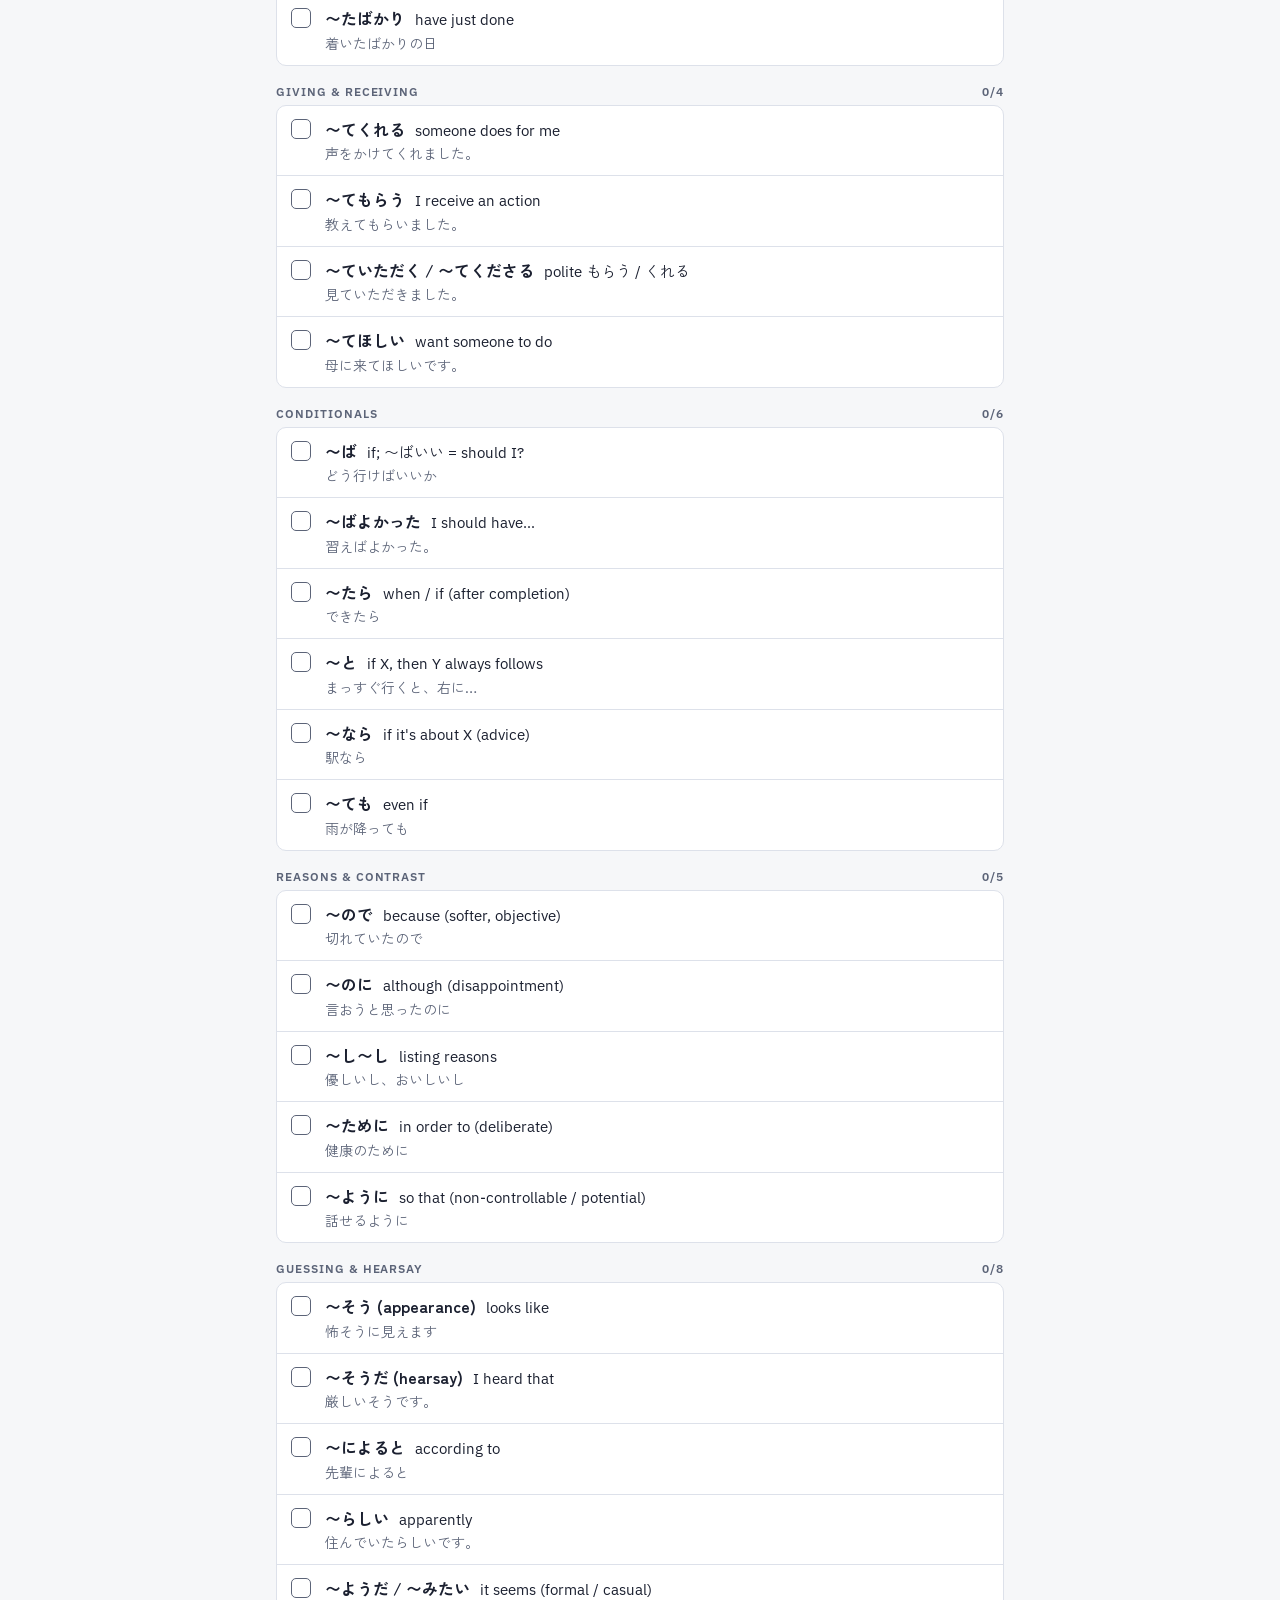
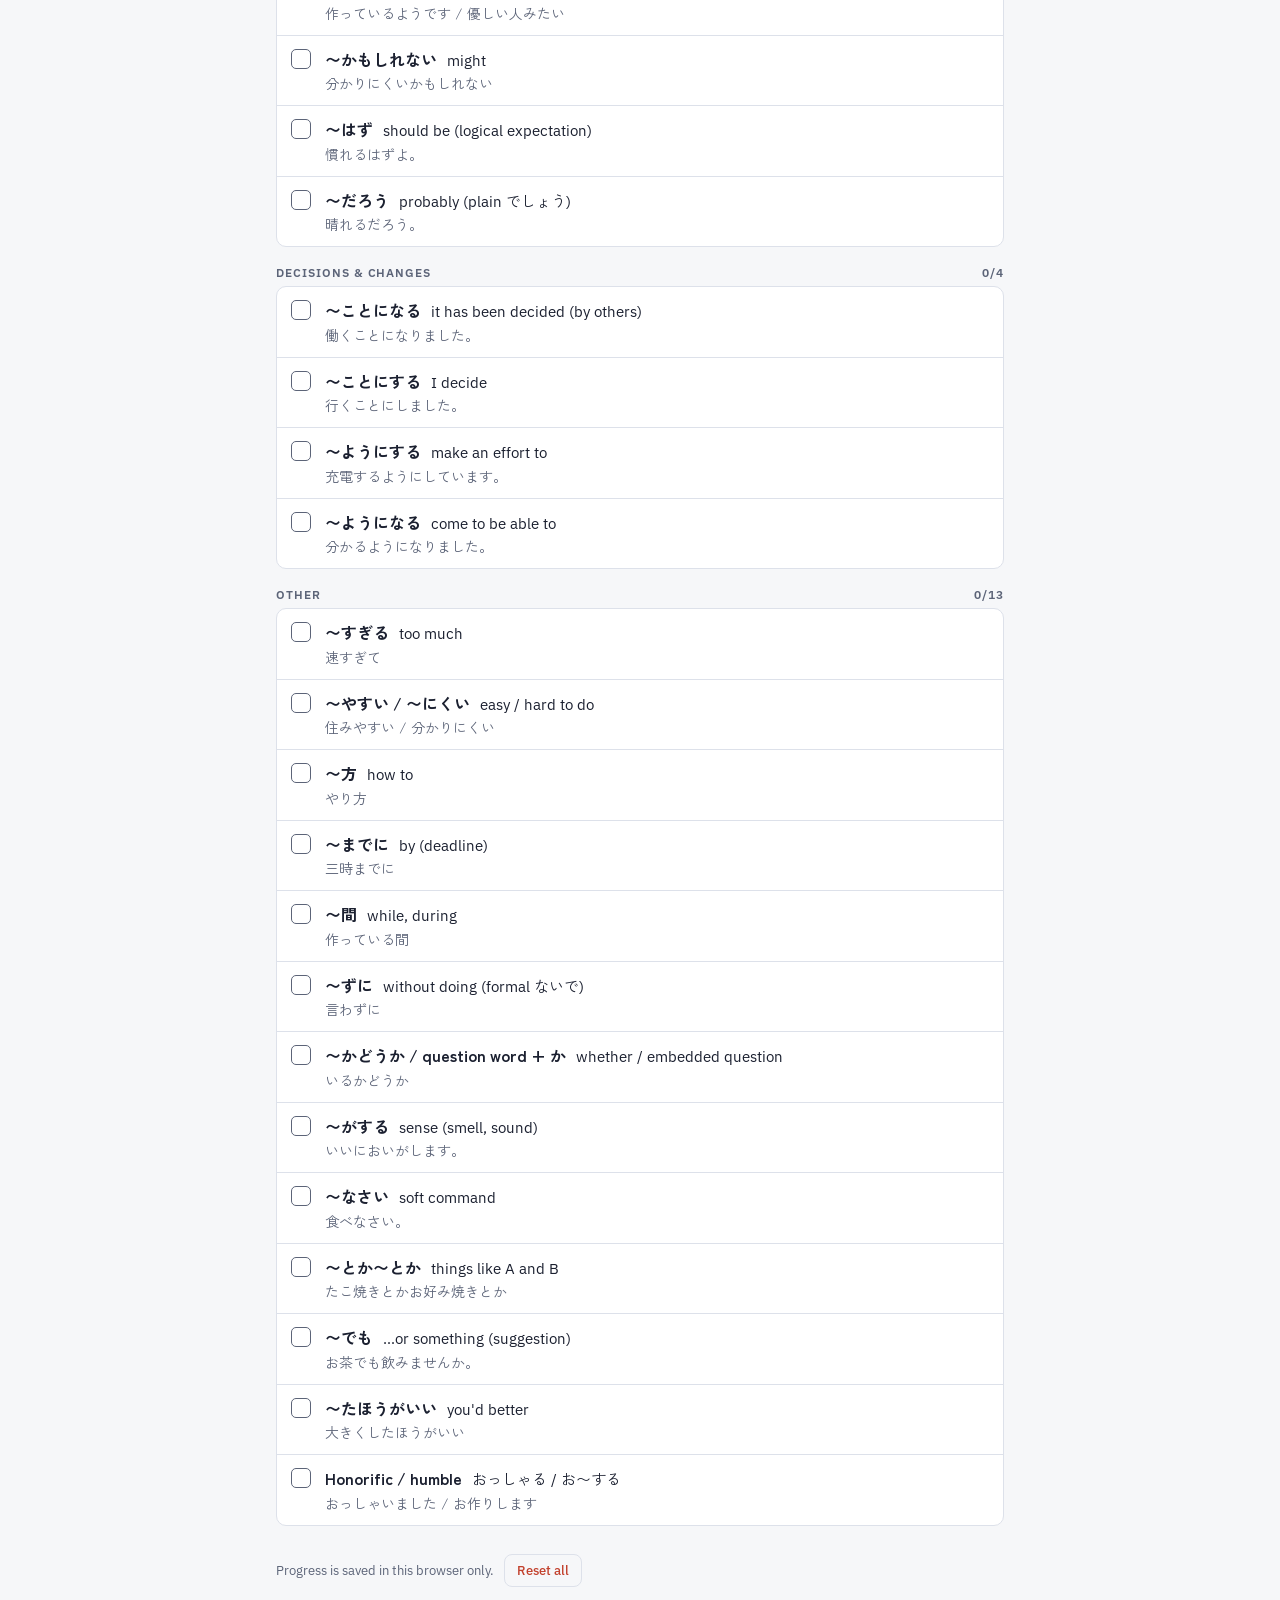
==== commit 1c4bd4b7: "Add 'Practice N5 gaps' button to checklist menu bar Co-Authored-By: Claude Opus 5.5 <noreply@anthrop" ====
--- a/index.html
+++ b/index.html
@@ -34,6 +34,9 @@
 .tab{font:500 14px var(--f-body);border:1px solid var(--line);background:var(--surface);color:var(--fg);padding:7px 14px;border-radius:999px;cursor:pointer}
 .tab[aria-pressed="true"]{background:var(--ai);border-color:var(--ai);color:var(--bg)}
 .tab:focus-visible,.chk:focus-visible+label,.tool:focus-visible,input[type=search]:focus-visible{outline:2px solid var(--shu);outline-offset:2px}
+.practice{margin-left:auto;font:600 14px var(--f-body);text-decoration:none;color:var(--shu);border:1px solid var(--shu);background:var(--surface);padding:7px 14px;border-radius:999px;white-space:nowrap}
+.practice:hover{background:var(--shu);color:var(--surface)}
+.practice:focus-visible{outline:2px solid var(--ai);outline-offset:2px}
 .tools{display:flex;gap:8px;flex-wrap:wrap;align-items:center}
 input[type=search]{flex:1 1 200px;min-width:0;font:15px var(--f-body);padding:8px 12px;border:1px solid var(--line);border-radius:8px;background:var(--surface);color:var(--fg)}
 .tool{font:500 13px var(--f-body);background:none;border:1px solid var(--line);color:var(--muted);padding:7px 12px;border-radius:8px;cursor:pointer}
@@ -84,6 +87,7 @@
       <button class="tab" id="t-all" data-lv="all" aria-pressed="true">All</button>
       <button class="tab" id="t-n5" data-lv="N5" aria-pressed="false">N5</button>
       <button class="tab" id="t-n4" data-lv="N4" aria-pressed="false">N4</button>
+      <a class="practice" href="n5-open-points.html">Practice N5 gaps →</a>
     </div>
     <div class="tools">
       <input type="search" id="q" placeholder="Search: ても, passive, because…" aria-label="Search grammar points">
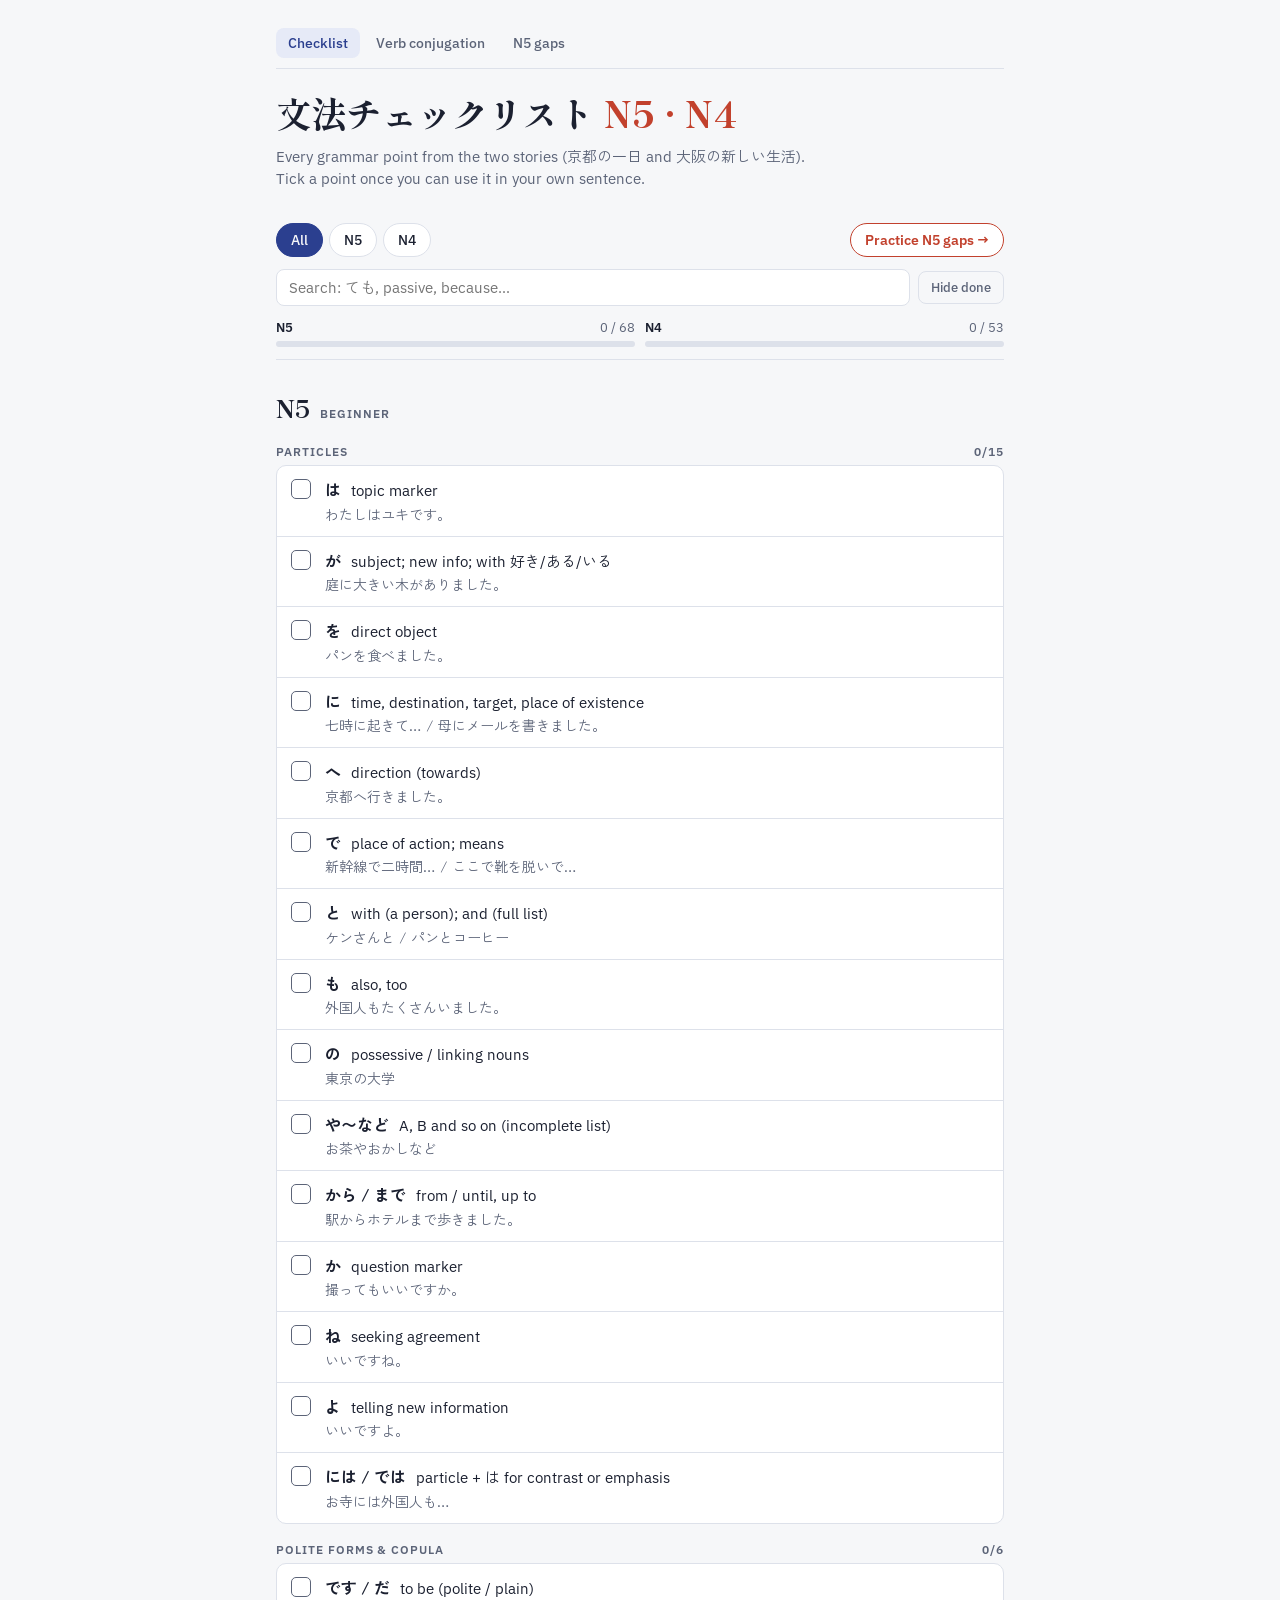
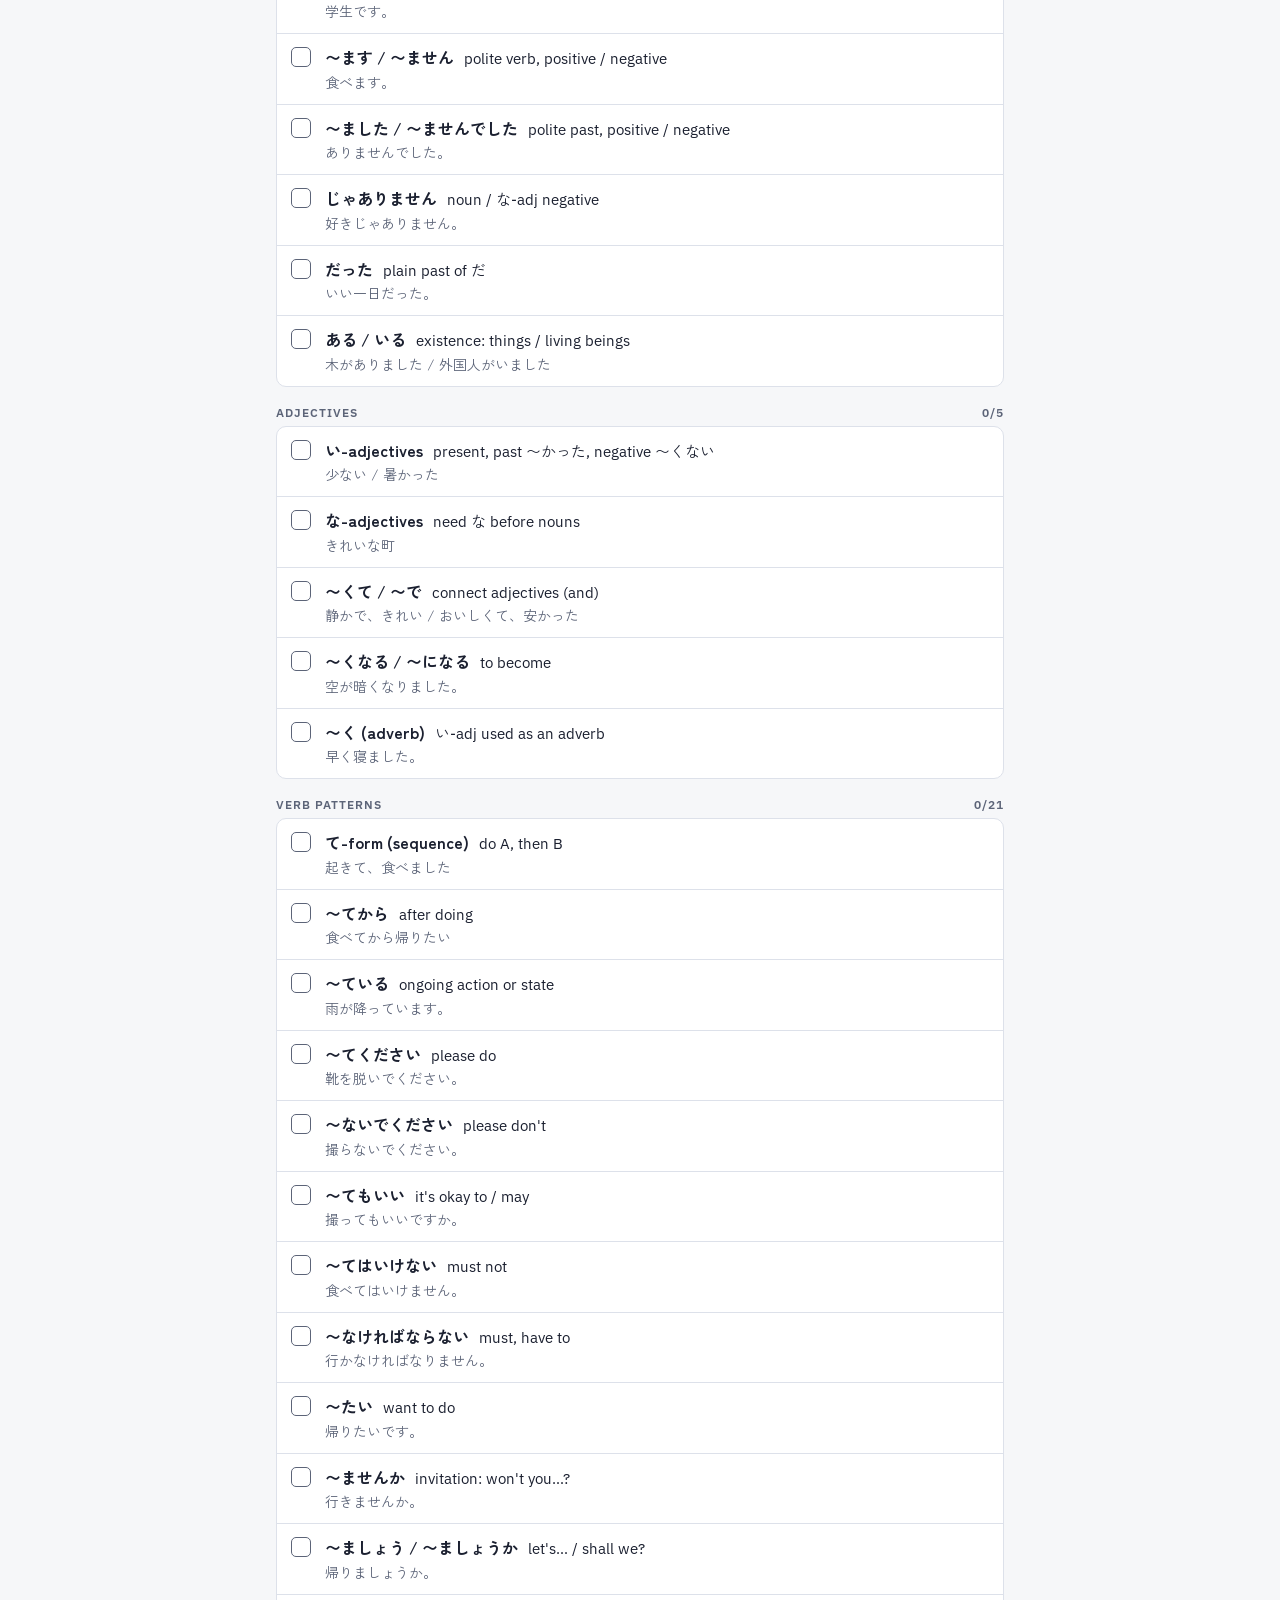
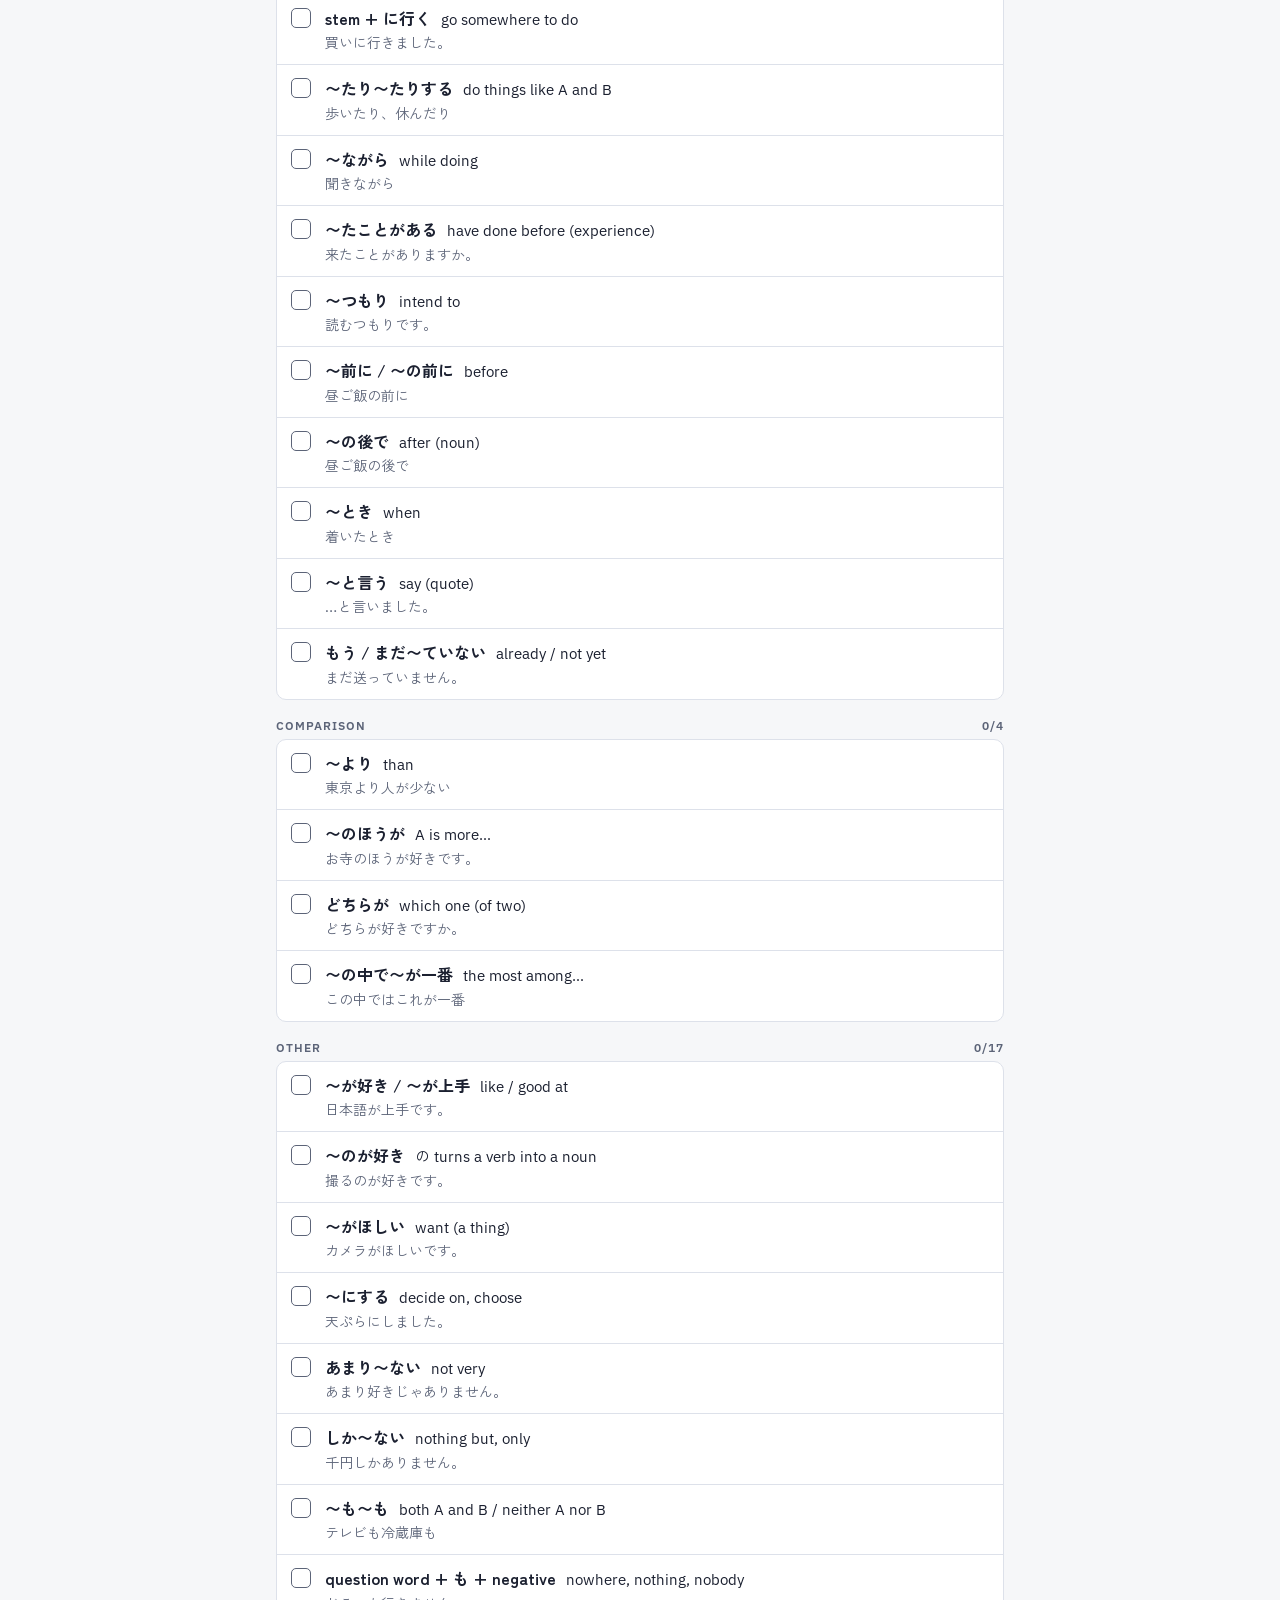
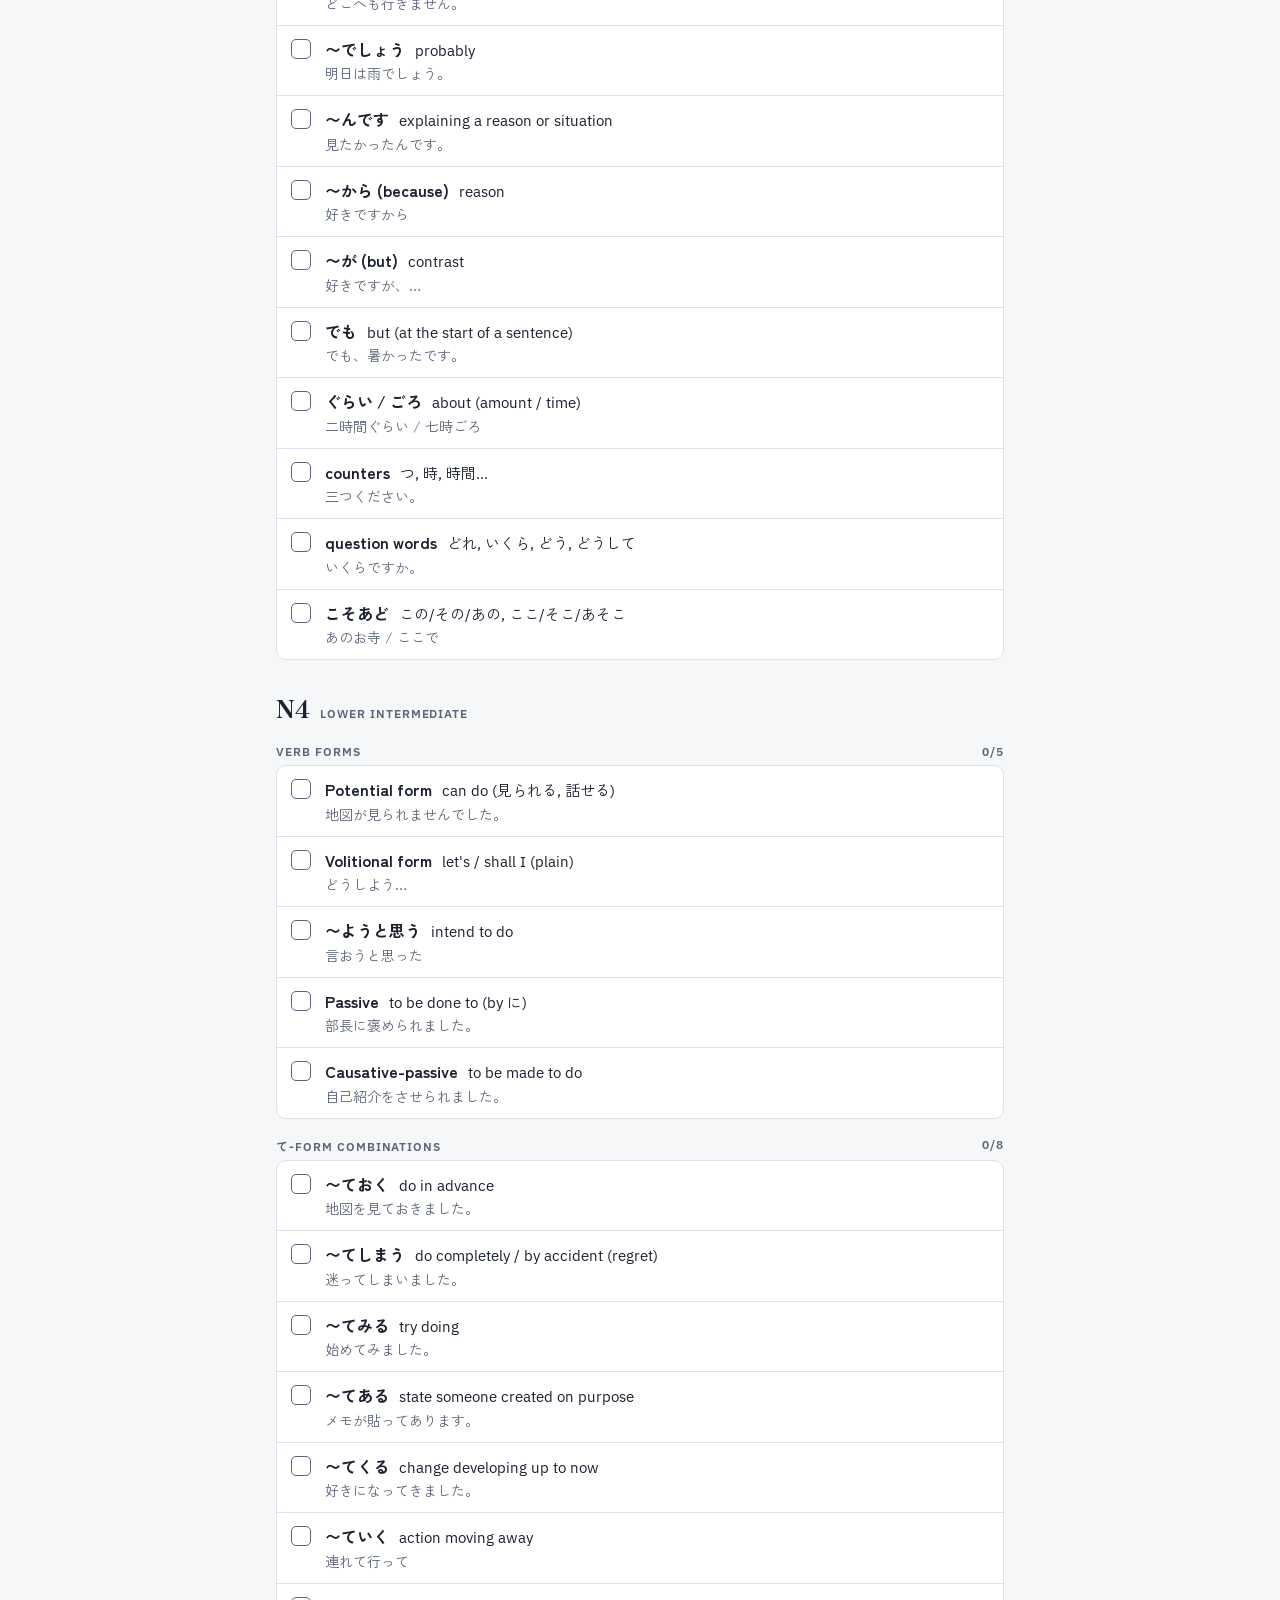
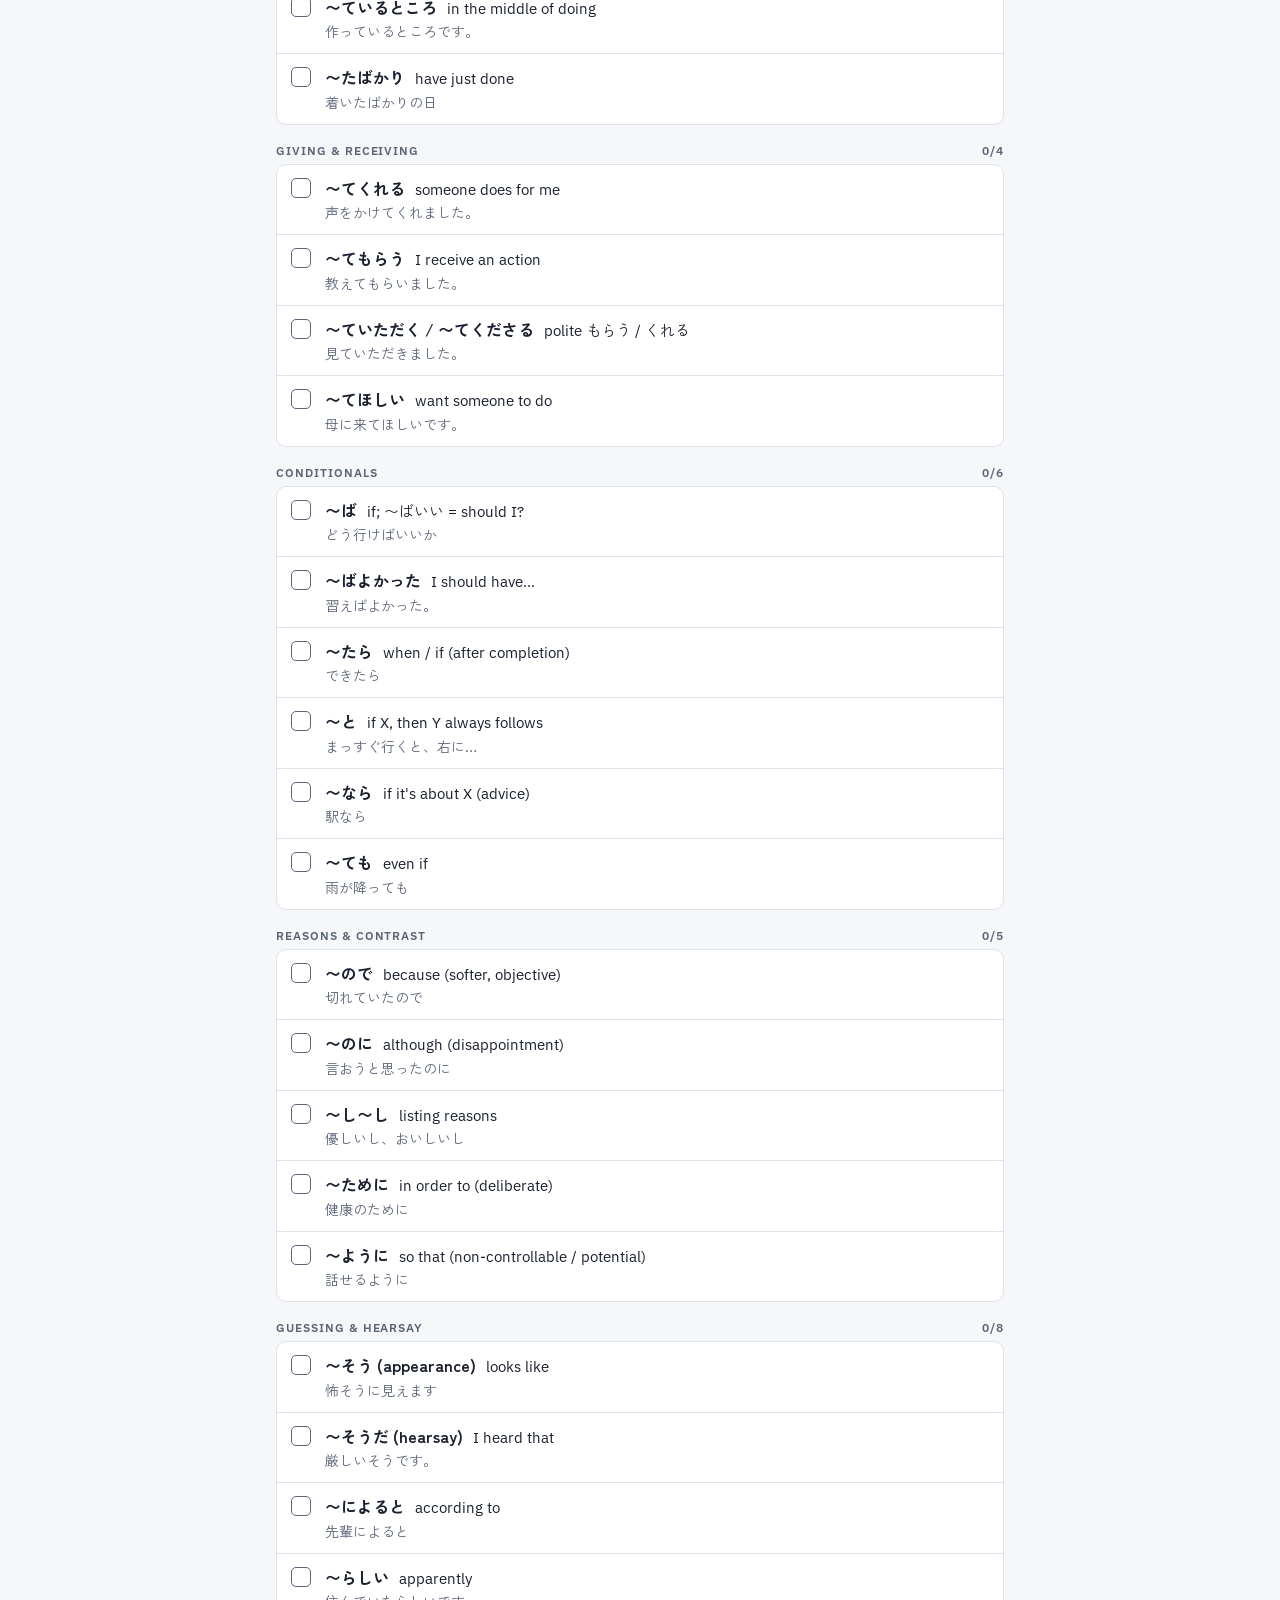
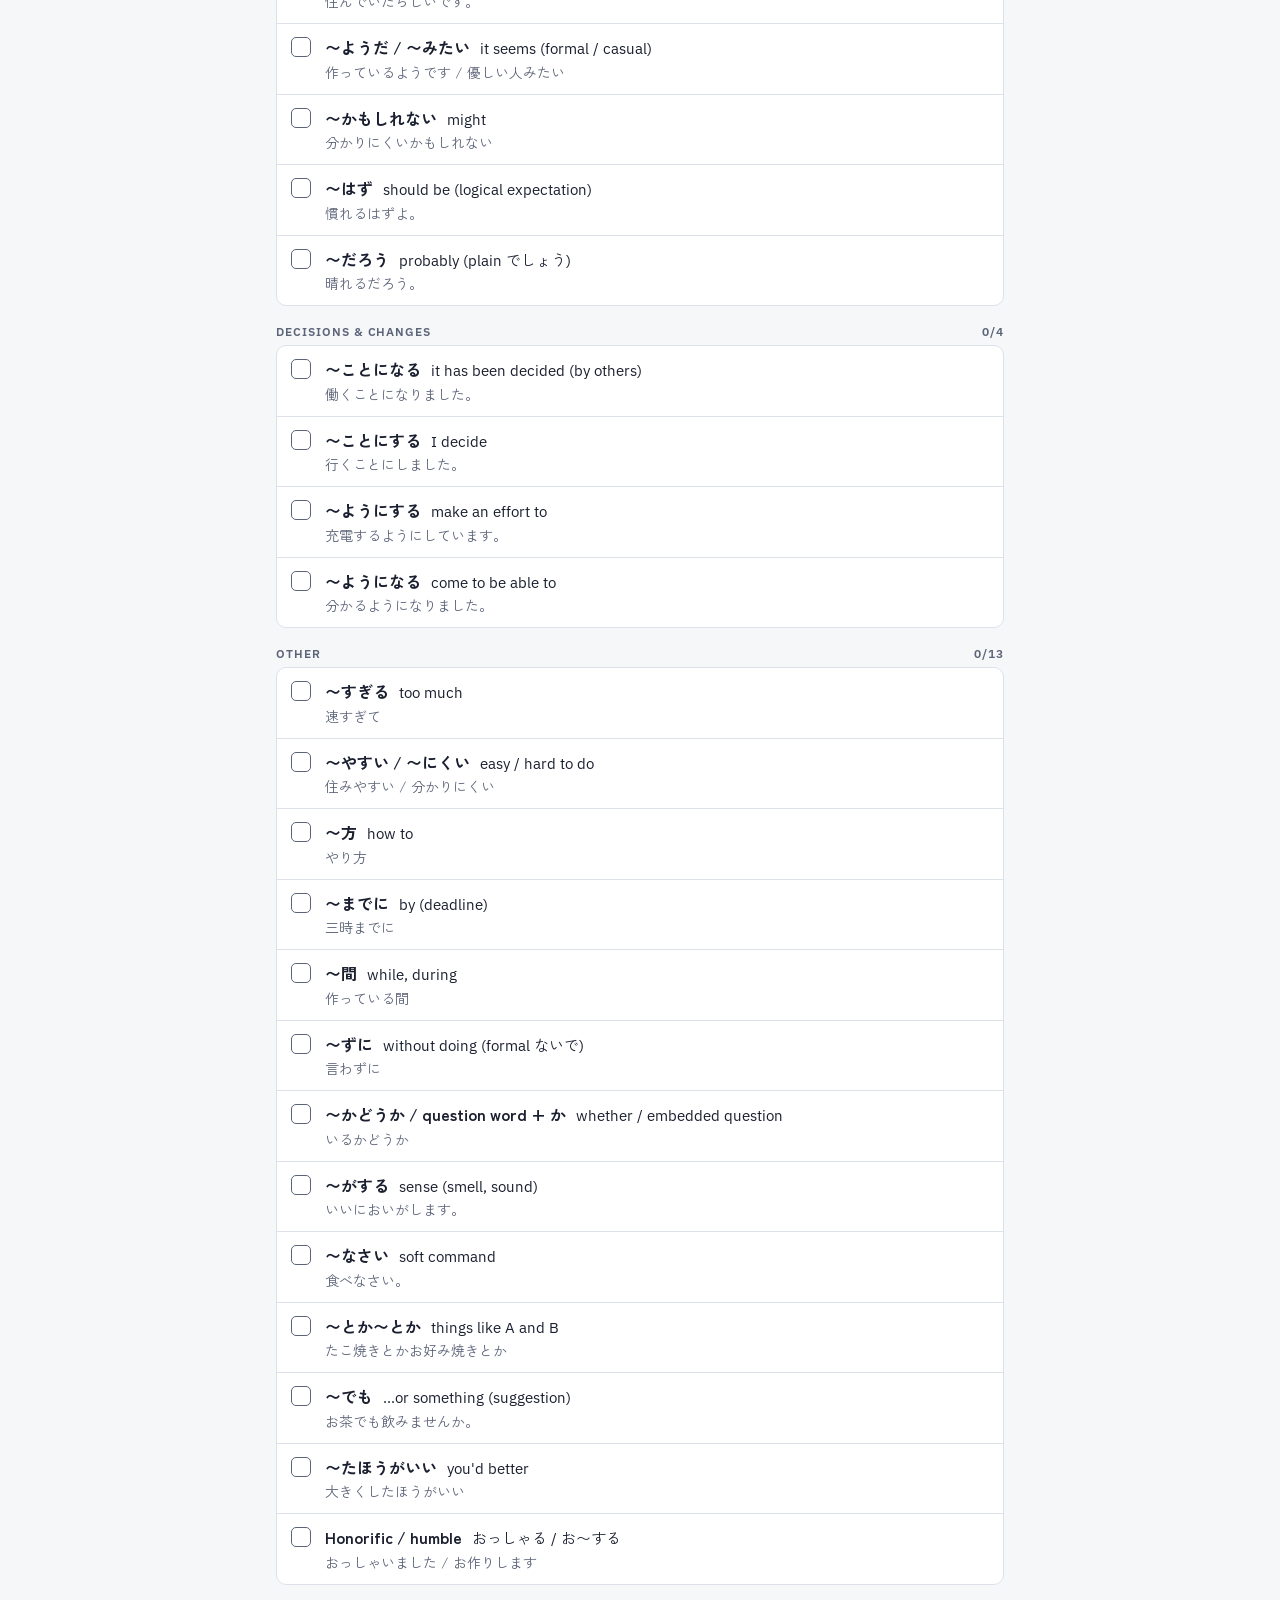
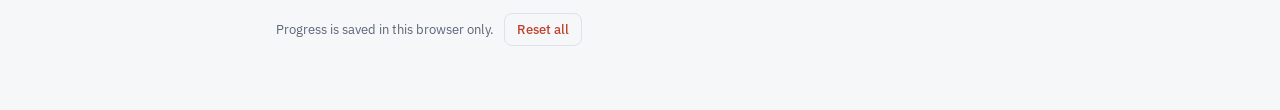
==== commit 94eb3642: "Add verb conjugation cheat sheet, site navigation and README Co-Authored-By: Claude Opus 5.5 <norepl" ====
--- a/index.html
+++ b/index.html
@@ -34,6 +34,11 @@
 .tab{font:500 14px var(--f-body);border:1px solid var(--line);background:var(--surface);color:var(--fg);padding:7px 14px;border-radius:999px;cursor:pointer}
 .tab[aria-pressed="true"]{background:var(--ai);border-color:var(--ai);color:var(--bg)}
 .tab:focus-visible,.chk:focus-visible+label,.tool:focus-visible,input[type=search]:focus-visible{outline:2px solid var(--shu);outline-offset:2px}
+nav.site{display:flex;gap:4px;flex-wrap:wrap;border-bottom:1px solid var(--line);padding-bottom:10px;margin-bottom:18px}
+nav.site a{font:500 14px var(--f-body);text-decoration:none;color:var(--muted);padding:6px 12px;border-radius:8px}
+nav.site a:hover{color:var(--fg);background:var(--surface)}
+nav.site a[aria-current="page"]{color:var(--ai);background:var(--ai-soft)}
+nav.site a:focus-visible{outline:2px solid var(--shu);outline-offset:2px}
 .practice{margin-left:auto;font:600 14px var(--f-body);text-decoration:none;color:var(--shu);border:1px solid var(--shu);background:var(--surface);padding:7px 14px;border-radius:999px;white-space:nowrap}
 .practice:hover{background:var(--shu);color:var(--surface)}
 .practice:focus-visible{outline:2px solid var(--ai);outline-offset:2px}
@@ -77,6 +82,11 @@
 <body>
 
 <div class="wrap">
+  <nav class="site" aria-label="Site">
+    <a href="./" aria-current="page">Checklist</a>
+    <a href="conjugations.html">Verb conjugation</a>
+    <a href="n5-open-points.html">N5 gaps</a>
+  </nav>
   <header>
     <h1>文法チェックリスト <span>N5 · N4</span></h1>
     <p>Every grammar point from the two stories (京都の一日 and 大阪の新しい生活). Tick a point once you can use it in your own sentence.</p>
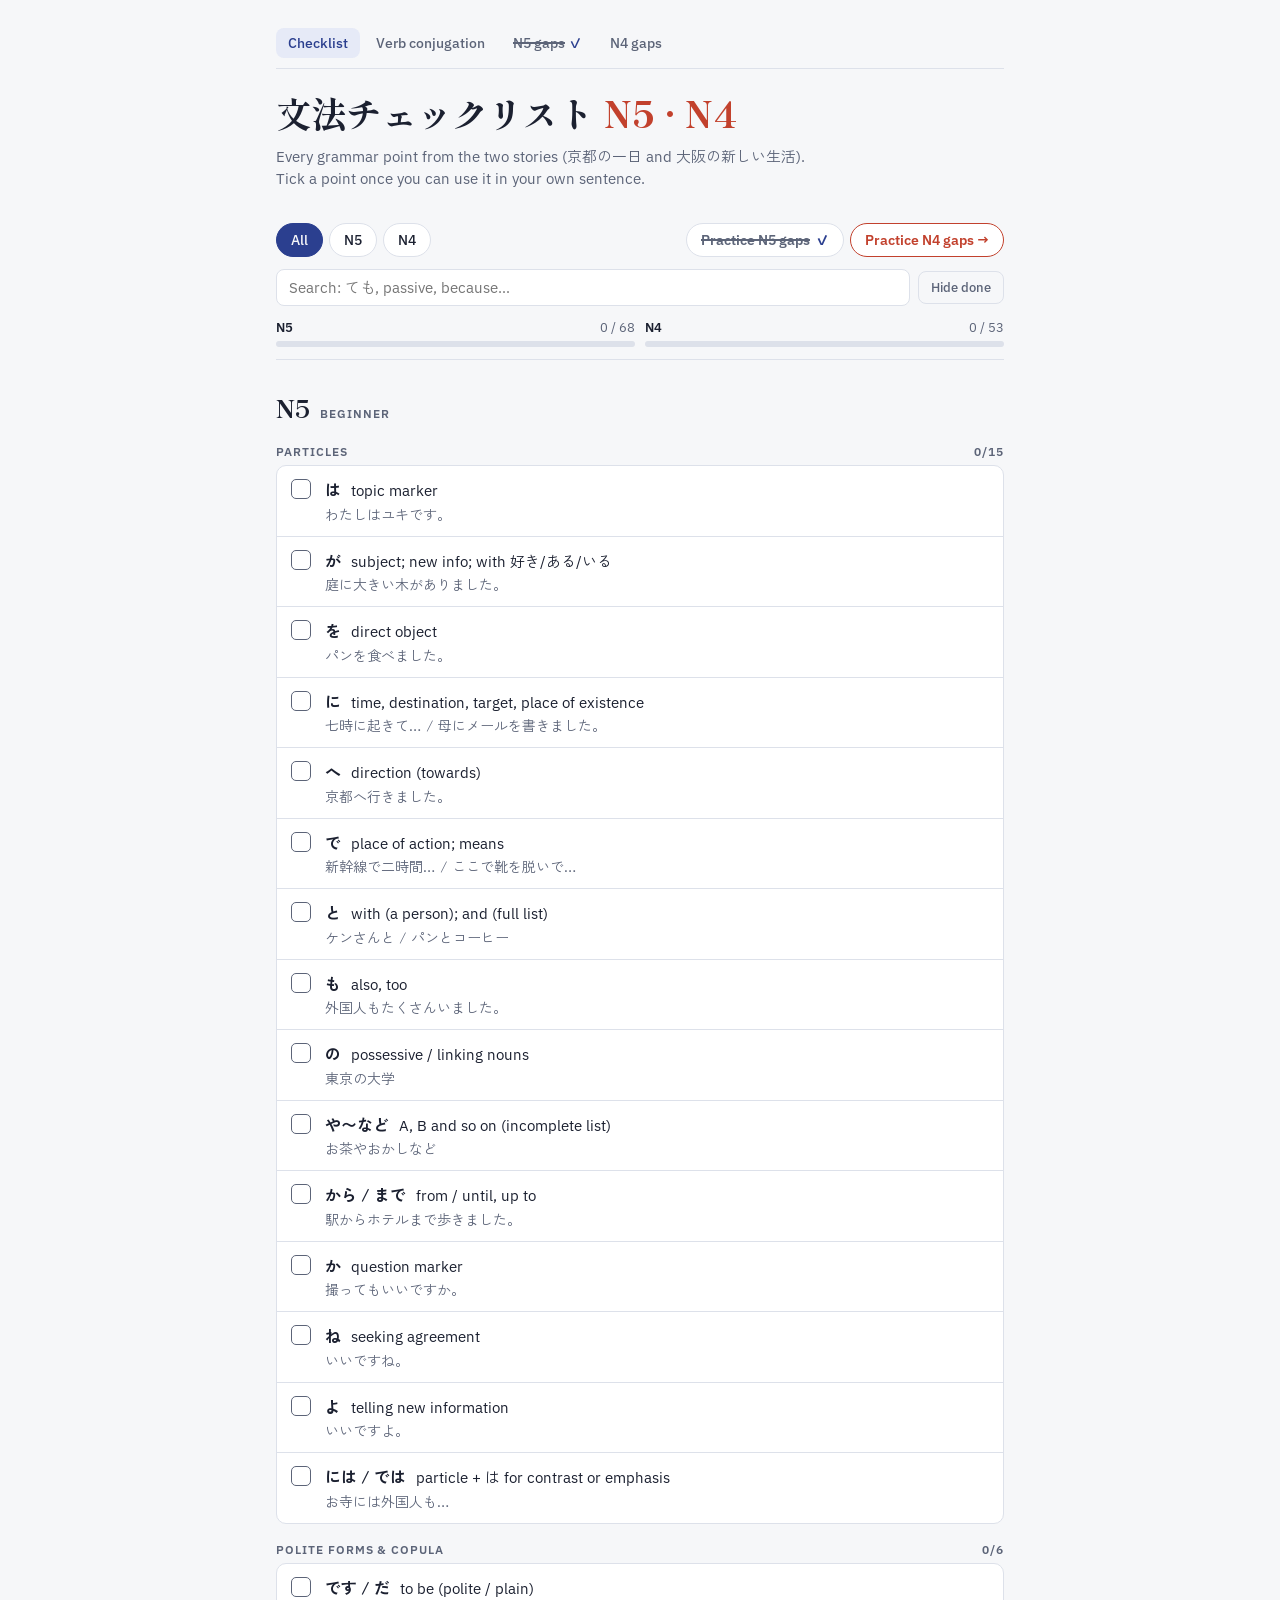
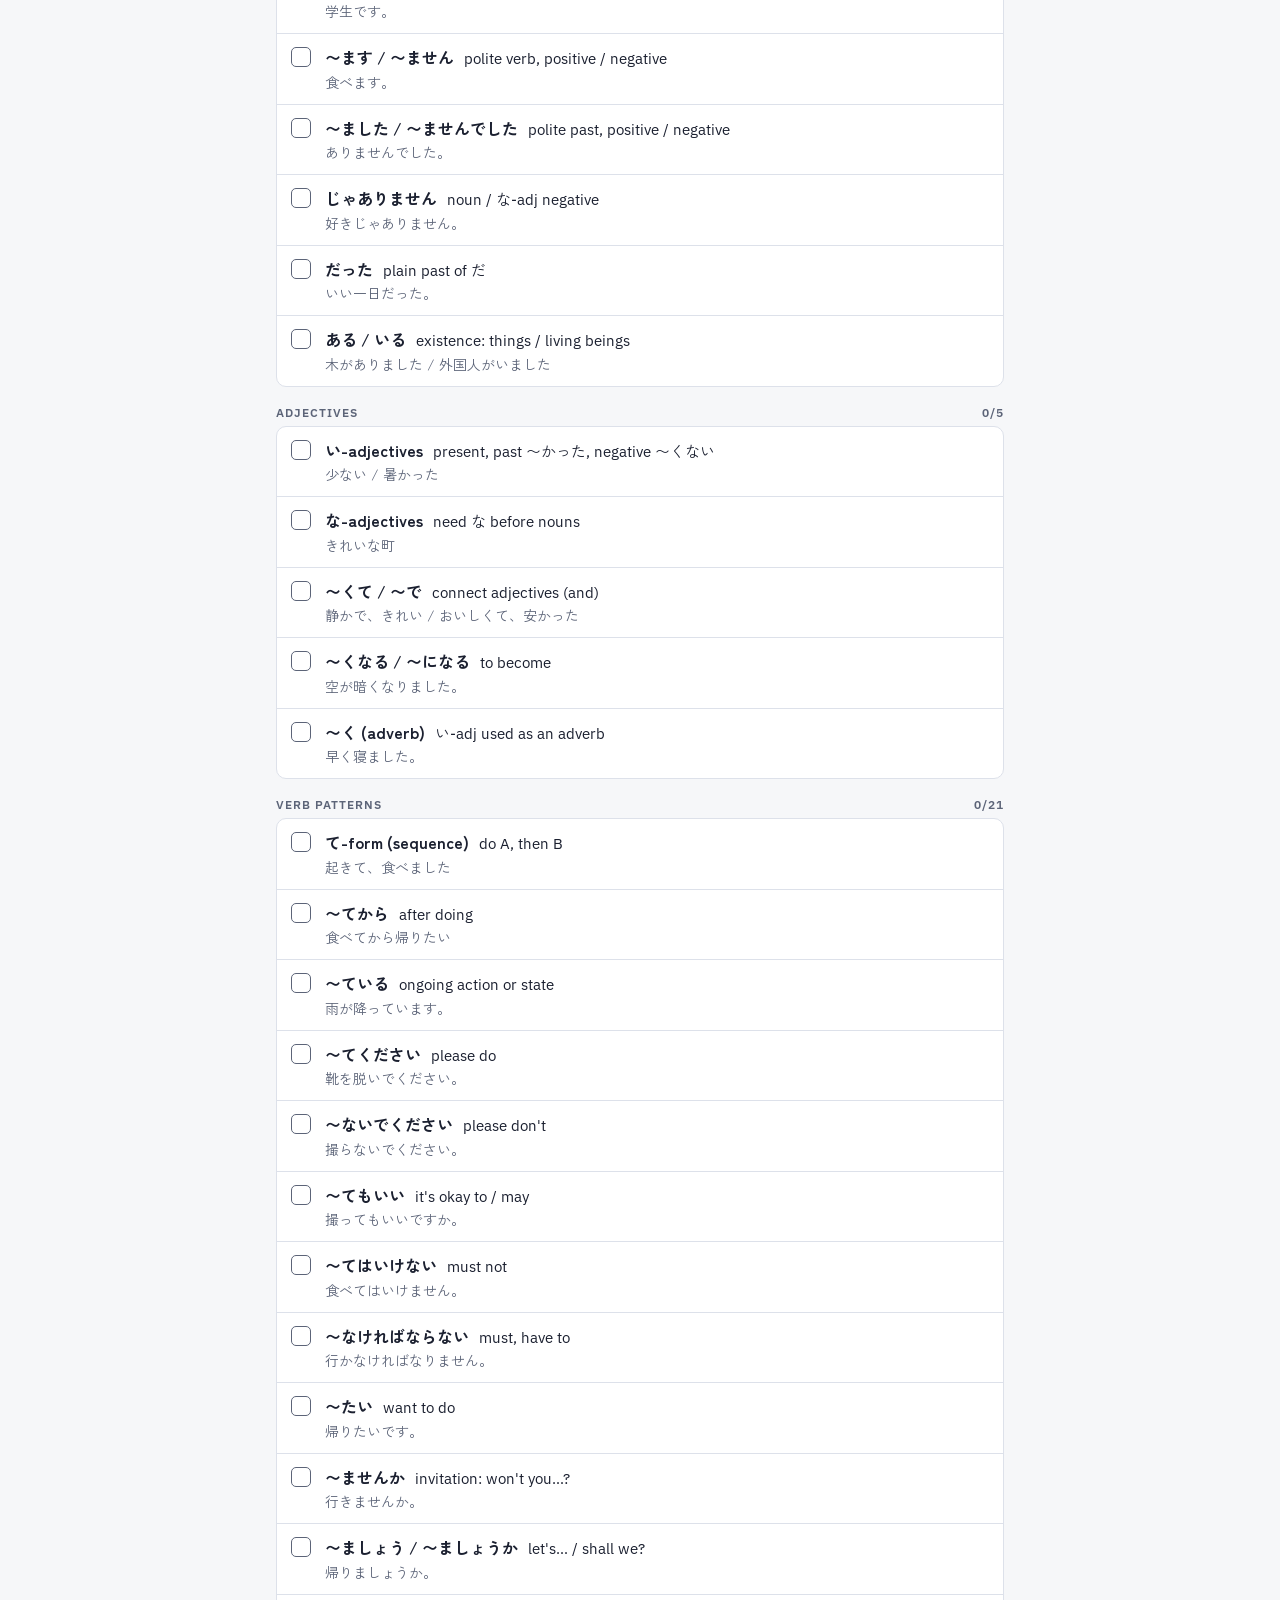
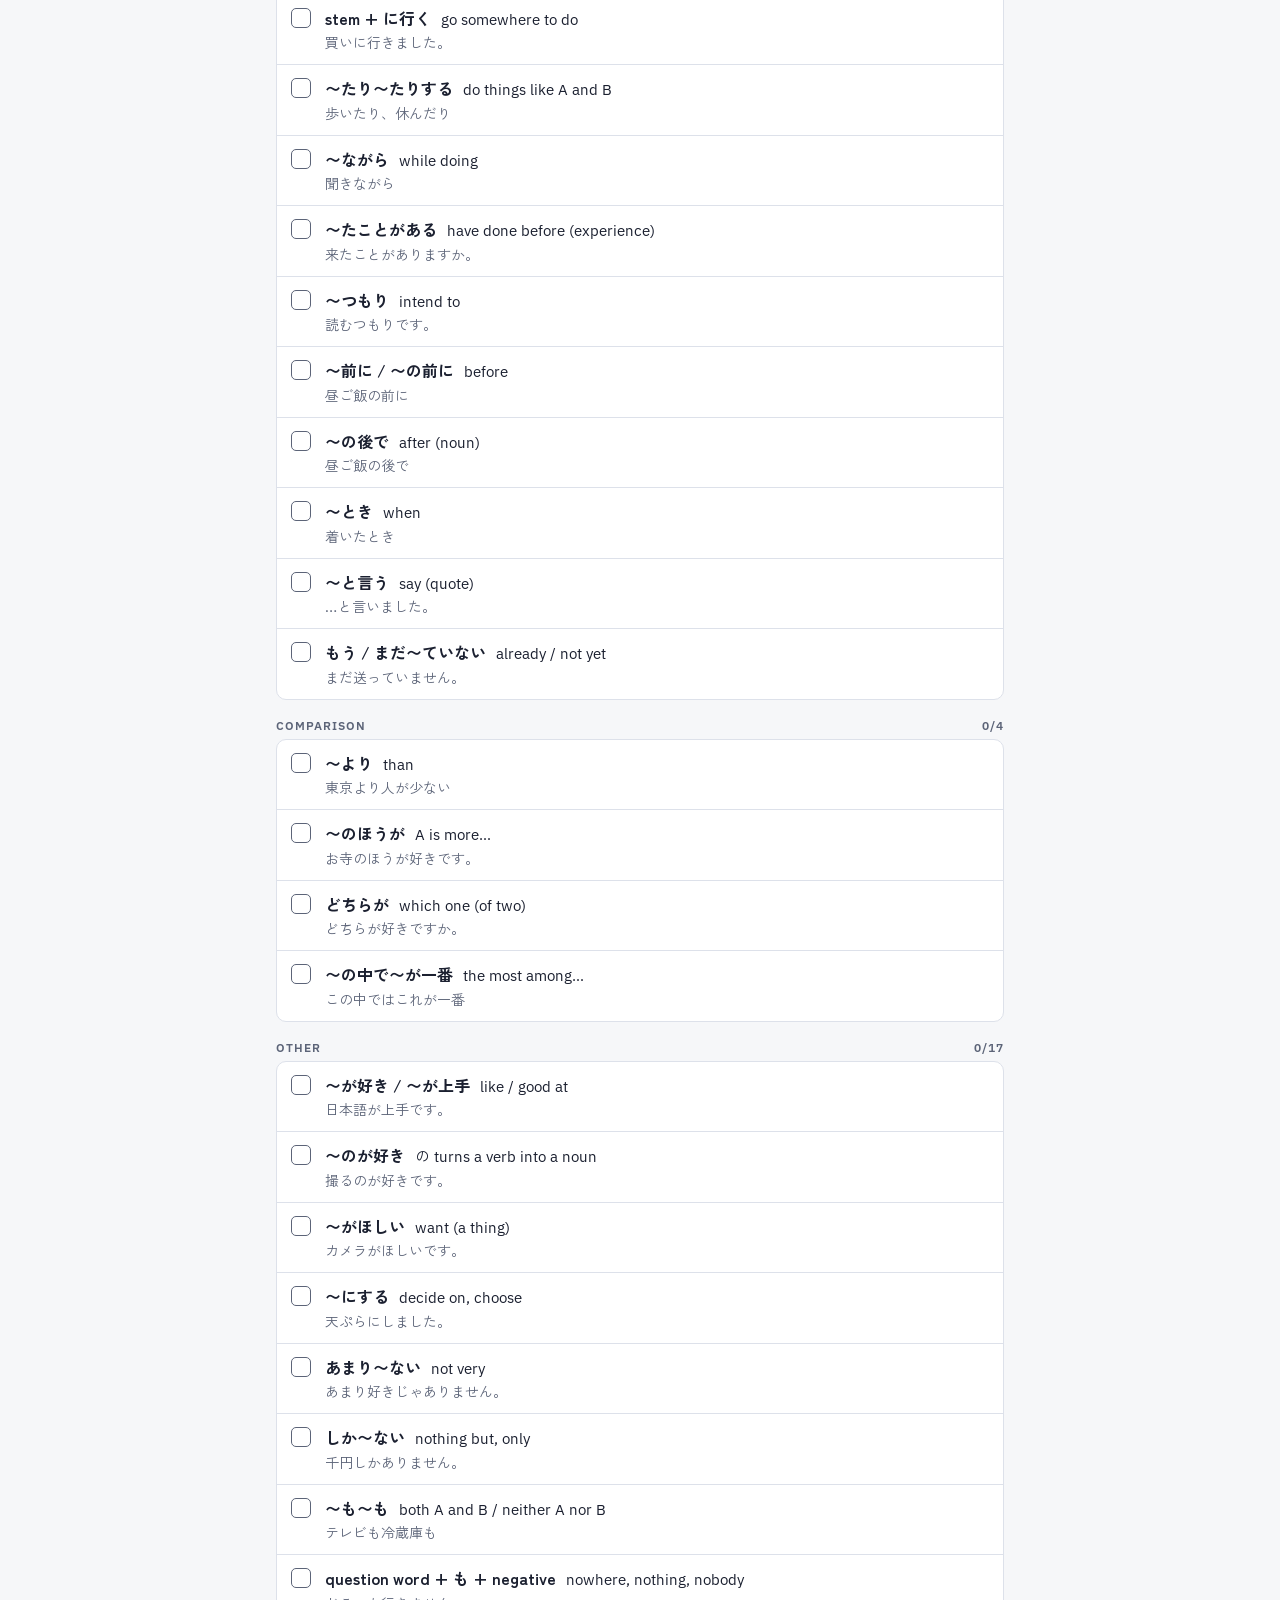
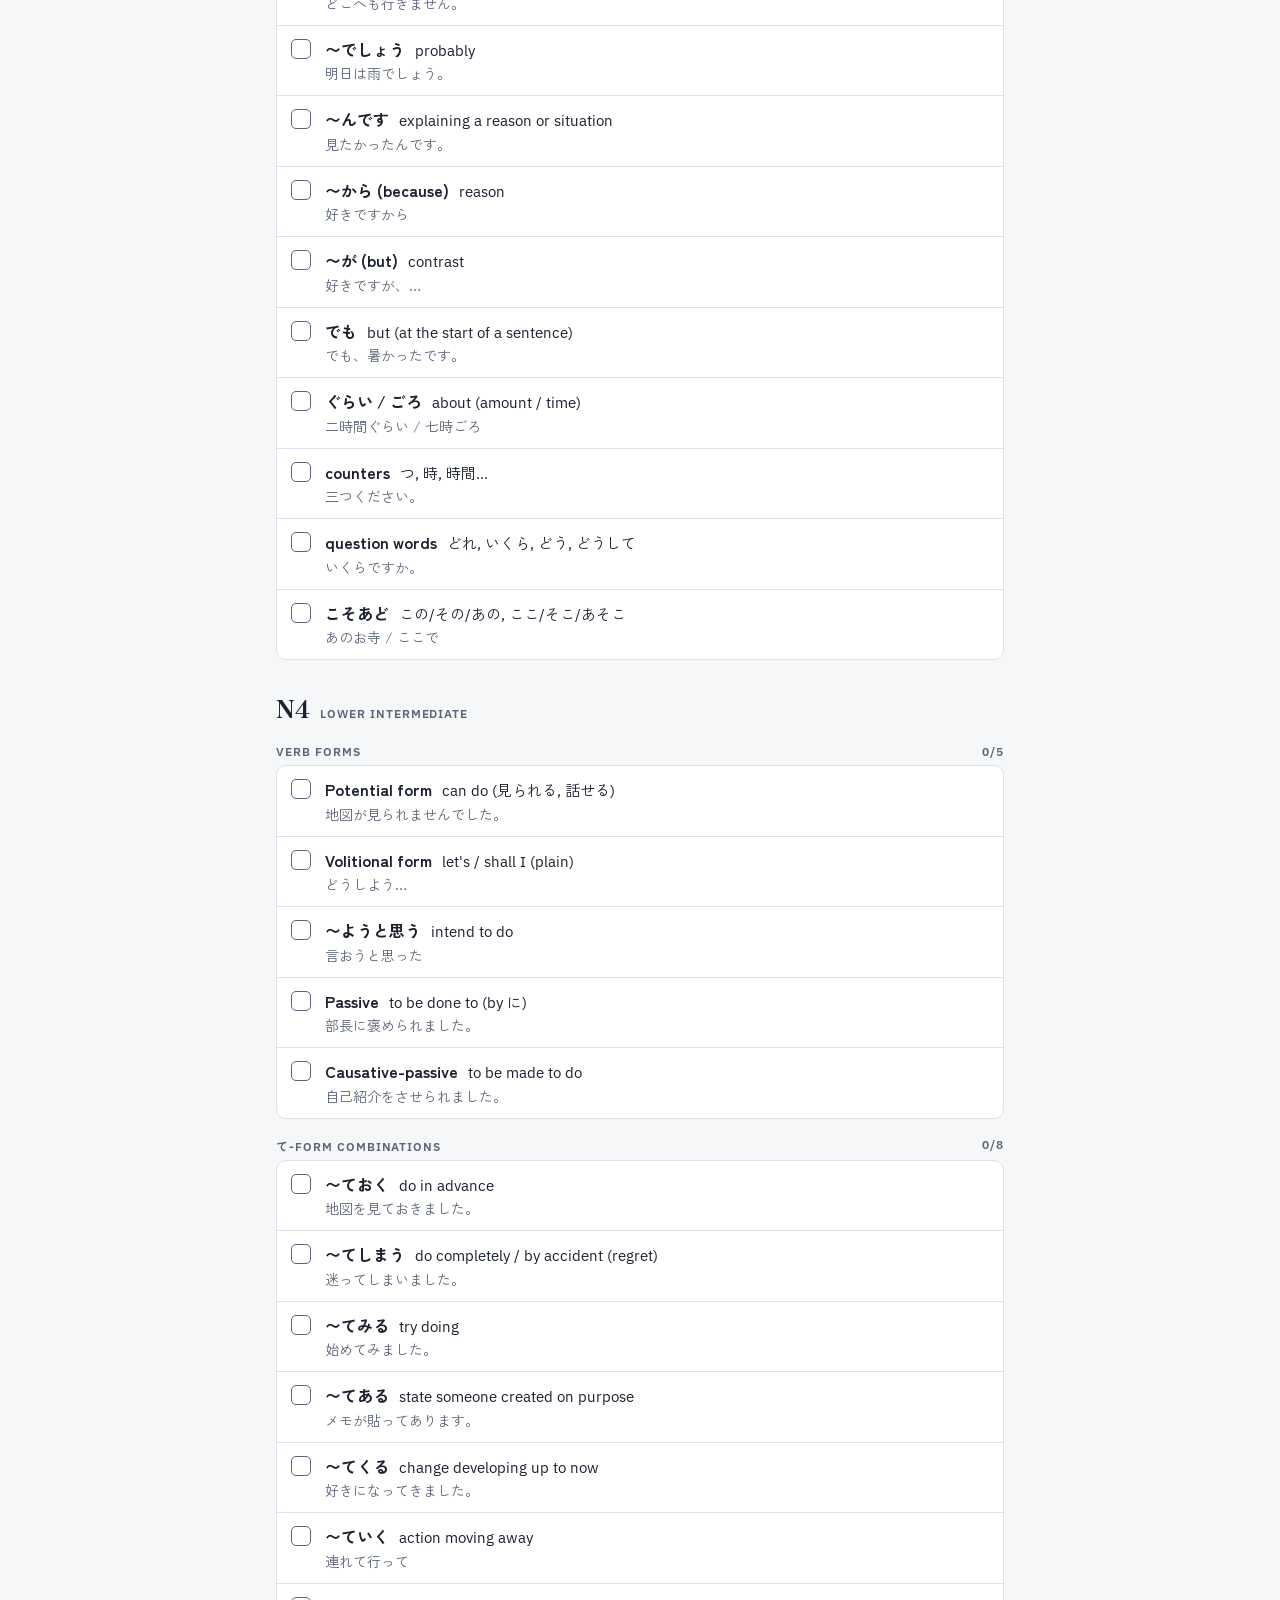
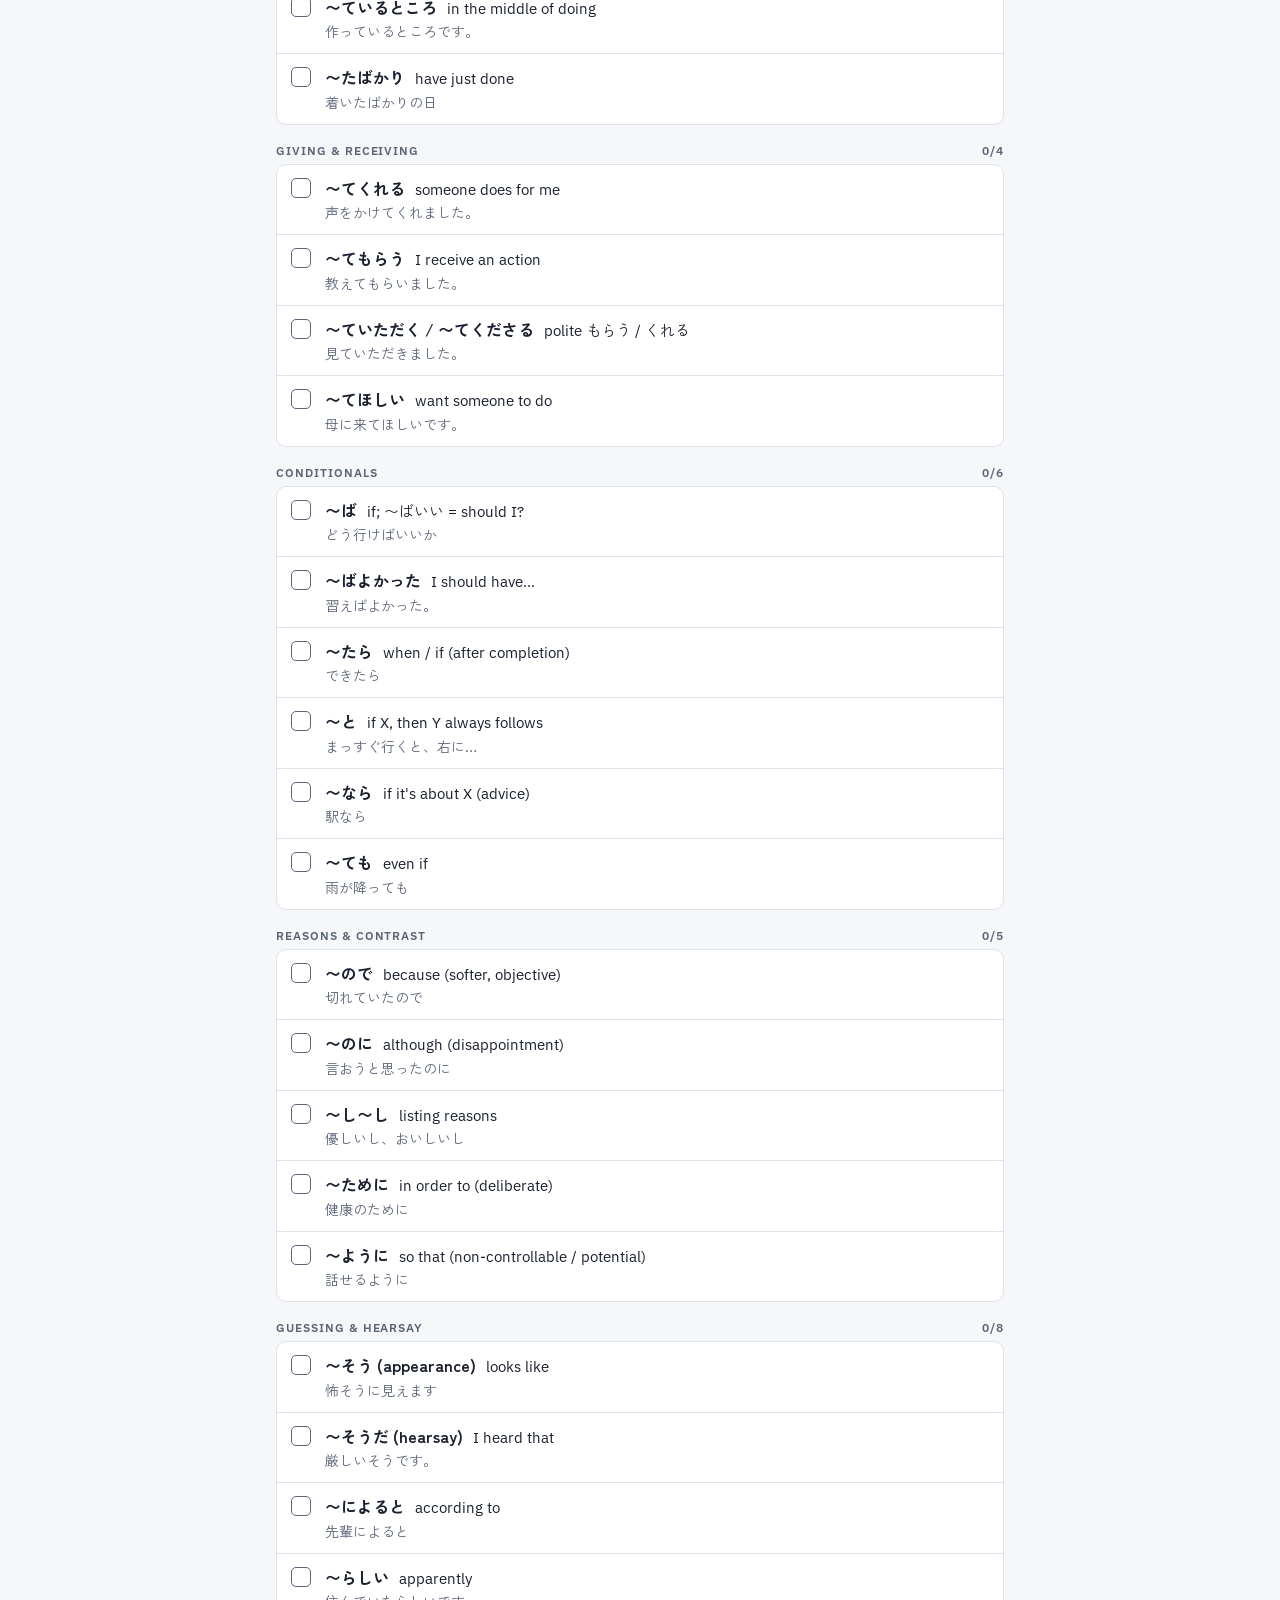
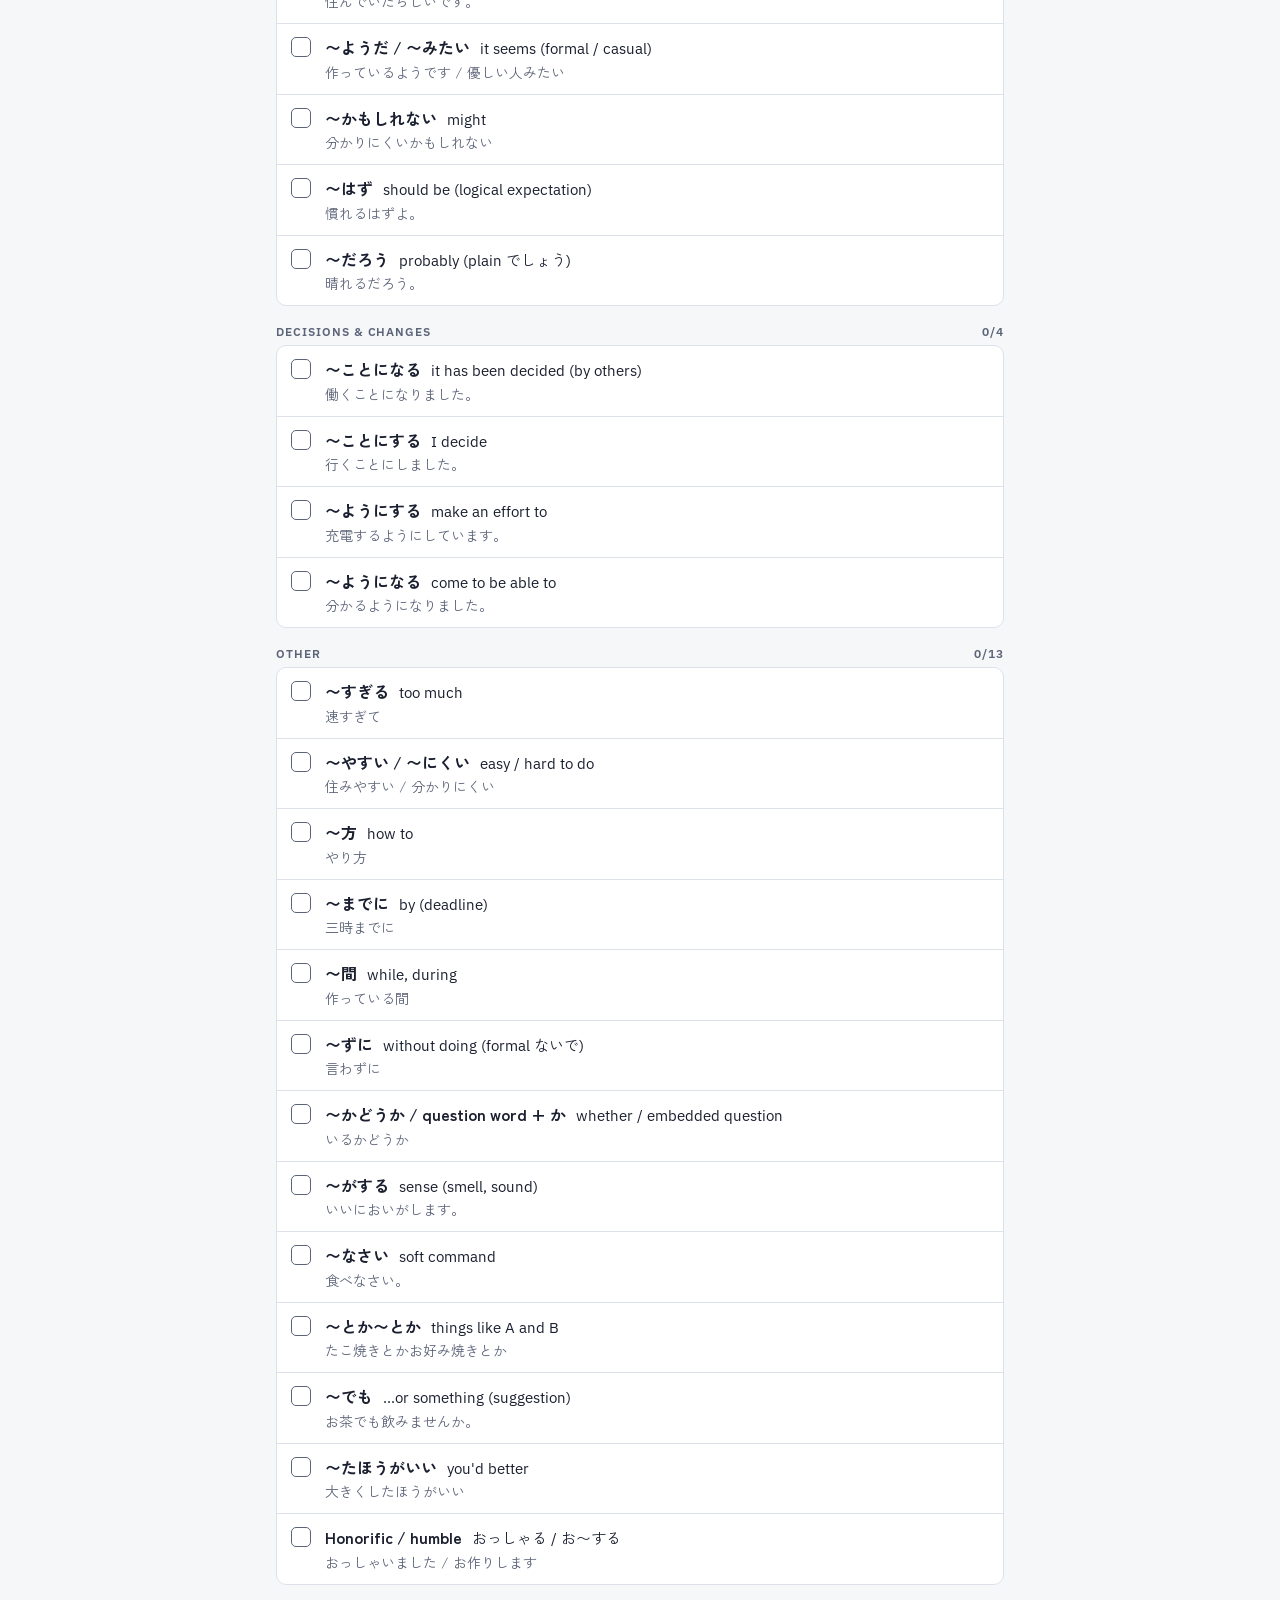
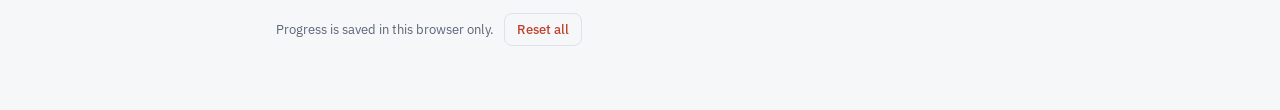
==== commit 12e6e693: "Add N4 gaps page, mark N5 gaps as done in menu bar and nav Co-Authored-By: Claude Opus 5.5 <noreply@" ====
--- a/index.html
+++ b/index.html
@@ -38,8 +38,15 @@
 nav.site a{font:500 14px var(--f-body);text-decoration:none;color:var(--muted);padding:6px 12px;border-radius:8px}
 nav.site a:hover{color:var(--fg);background:var(--surface)}
 nav.site a[aria-current="page"]{color:var(--ai);background:var(--ai-soft)}
+nav.site a.done s{text-decoration-thickness:1.5px}
+nav.site a.done .tick{margin-left:4px;color:var(--ai)}
 nav.site a:focus-visible{outline:2px solid var(--shu);outline-offset:2px}
-.practice{margin-left:auto;font:600 14px var(--f-body);text-decoration:none;color:var(--shu);border:1px solid var(--shu);background:var(--surface);padding:7px 14px;border-radius:999px;white-space:nowrap}
+.practice-group{margin-left:auto;display:flex;gap:6px;flex-wrap:wrap}
+.practice.done{color:var(--muted);border-color:var(--line)}
+.practice.done s{text-decoration-thickness:1.5px}
+.practice.done .tick{color:var(--ai);margin-left:6px}
+.practice.done:hover{background:var(--surface);color:var(--fg);border-color:var(--muted)}
+.practice{font:600 14px var(--f-body);text-decoration:none;color:var(--shu);border:1px solid var(--shu);background:var(--surface);padding:7px 14px;border-radius:999px;white-space:nowrap}
 .practice:hover{background:var(--shu);color:var(--surface)}
 .practice:focus-visible{outline:2px solid var(--ai);outline-offset:2px}
 .tools{display:flex;gap:8px;flex-wrap:wrap;align-items:center}
@@ -85,7 +92,8 @@
   <nav class="site" aria-label="Site">
     <a href="./" aria-current="page">Checklist</a>
     <a href="conjugations.html">Verb conjugation</a>
-    <a href="n5-open-points.html">N5 gaps</a>
+    <a href="n5-open-points.html" class="done" title="Done"><s>N5 gaps</s><span class="tick" aria-label="done">✓</span></a>
+    <a href="n4-open-points.html">N4 gaps</a>
   </nav>
   <header>
     <h1>文法チェックリスト <span>N5 · N4</span></h1>
@@ -97,7 +105,10 @@
       <button class="tab" id="t-all" data-lv="all" aria-pressed="true">All</button>
       <button class="tab" id="t-n5" data-lv="N5" aria-pressed="false">N5</button>
       <button class="tab" id="t-n4" data-lv="N4" aria-pressed="false">N4</button>
-      <a class="practice" href="n5-open-points.html">Practice N5 gaps →</a>
+      <div class="practice-group">
+        <a class="practice done" href="n5-open-points.html" title="Done"><s>Practice N5 gaps</s><span class="tick" aria-label="done">✓</span></a>
+        <a class="practice" href="n4-open-points.html">Practice N4 gaps →</a>
+      </div>
     </div>
     <div class="tools">
       <input type="search" id="q" placeholder="Search: ても, passive, because…" aria-label="Search grammar points">
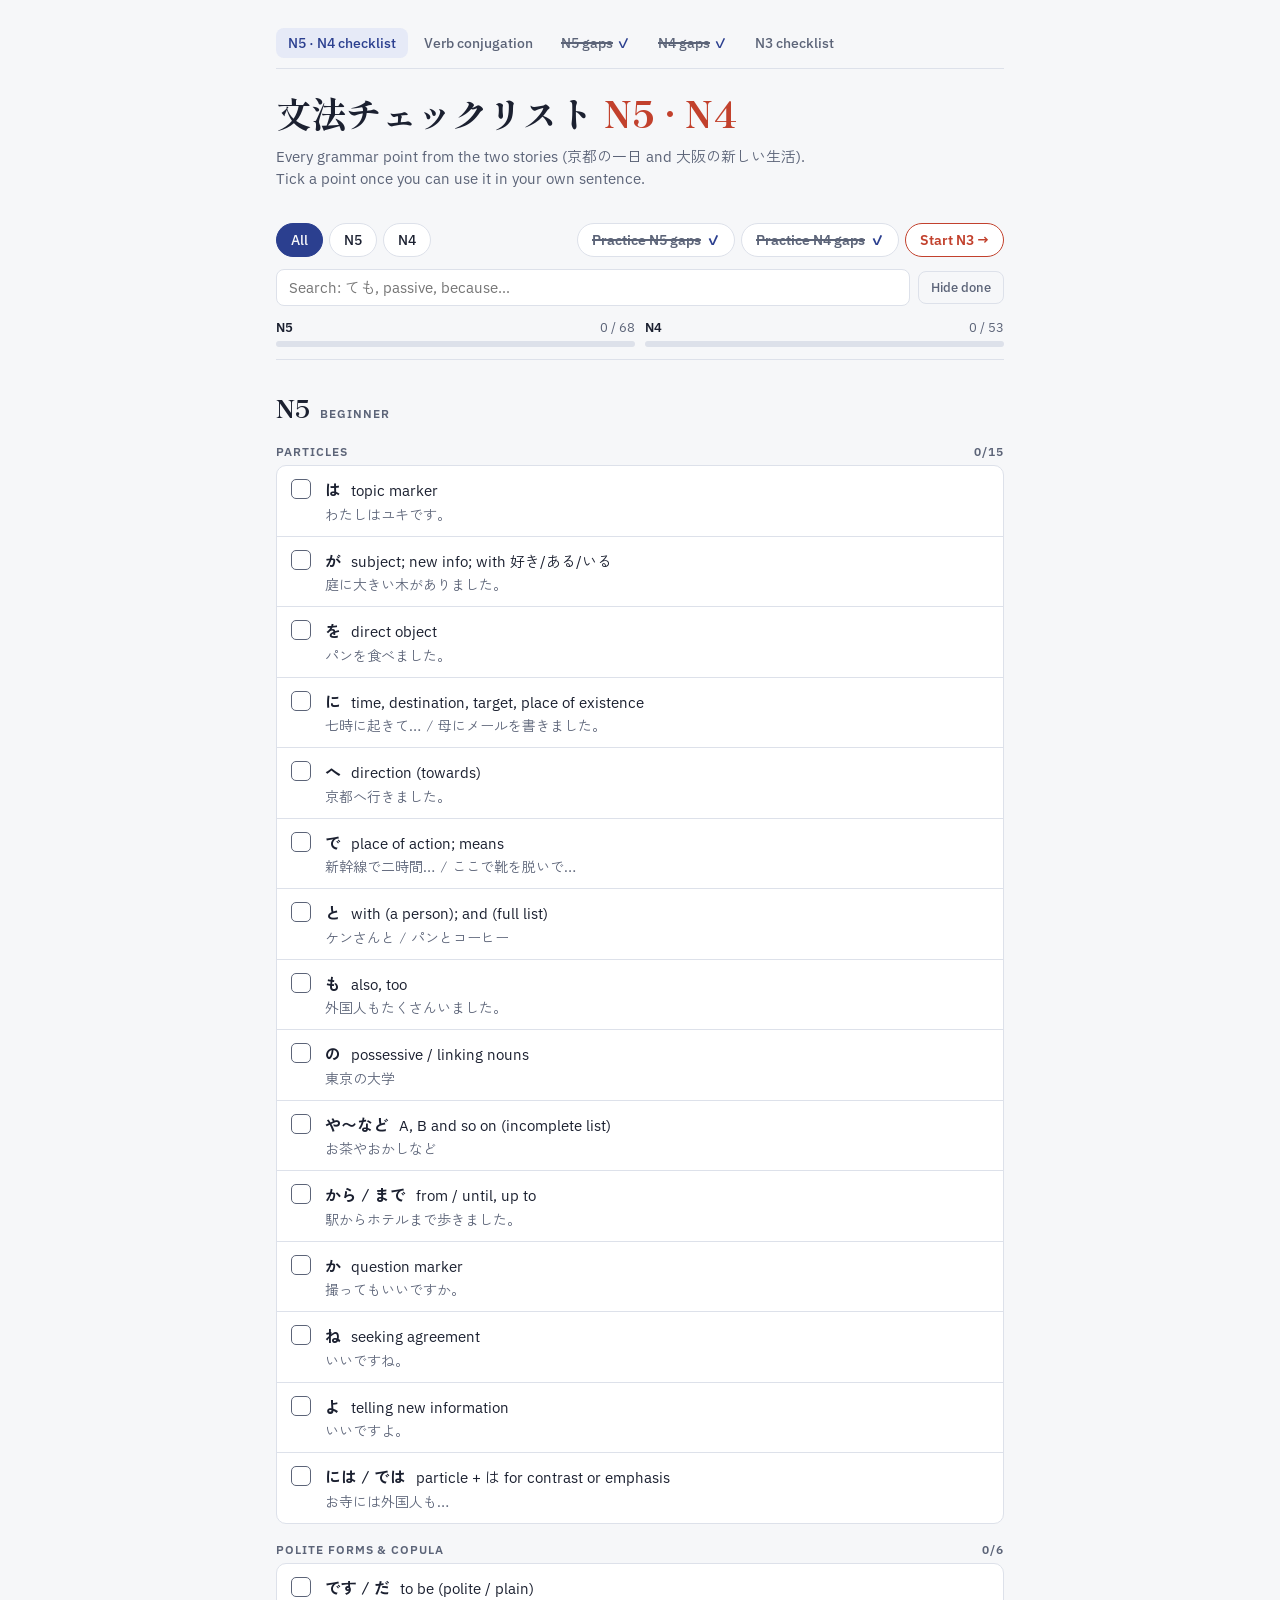
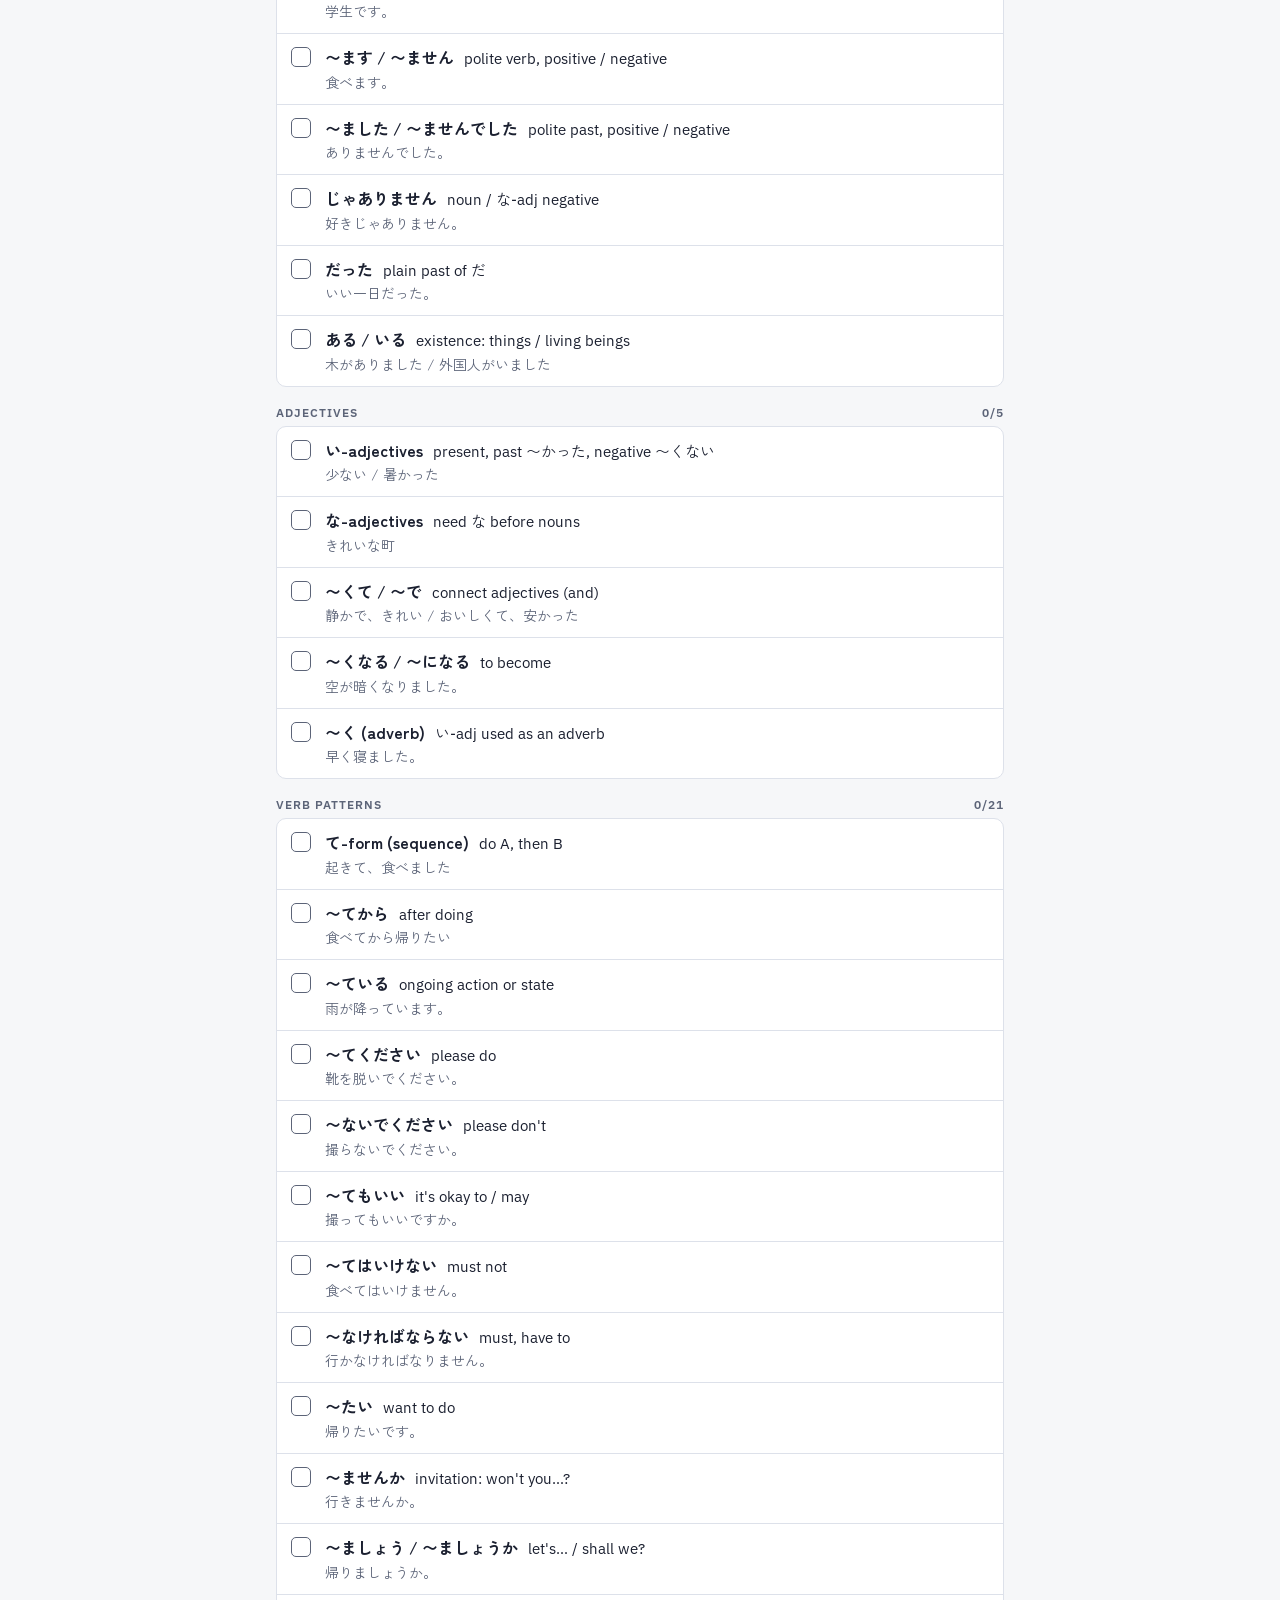
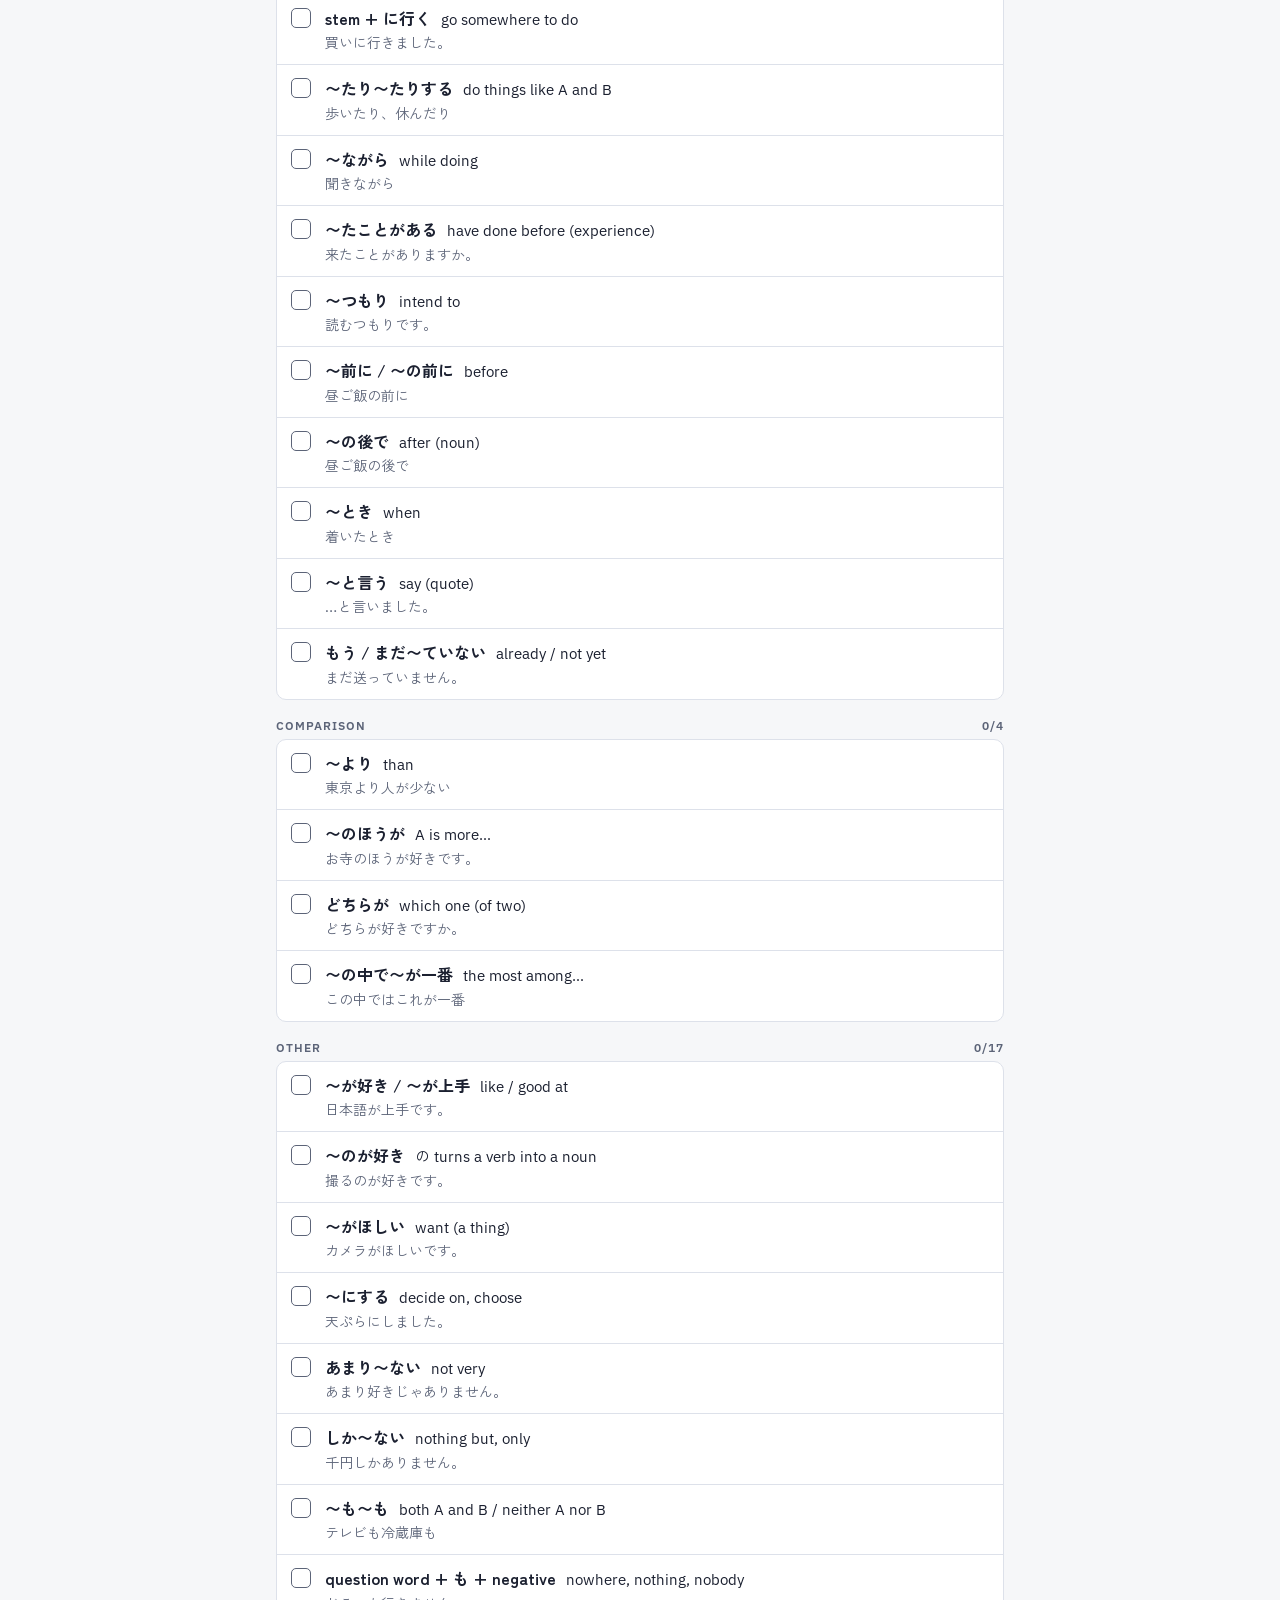
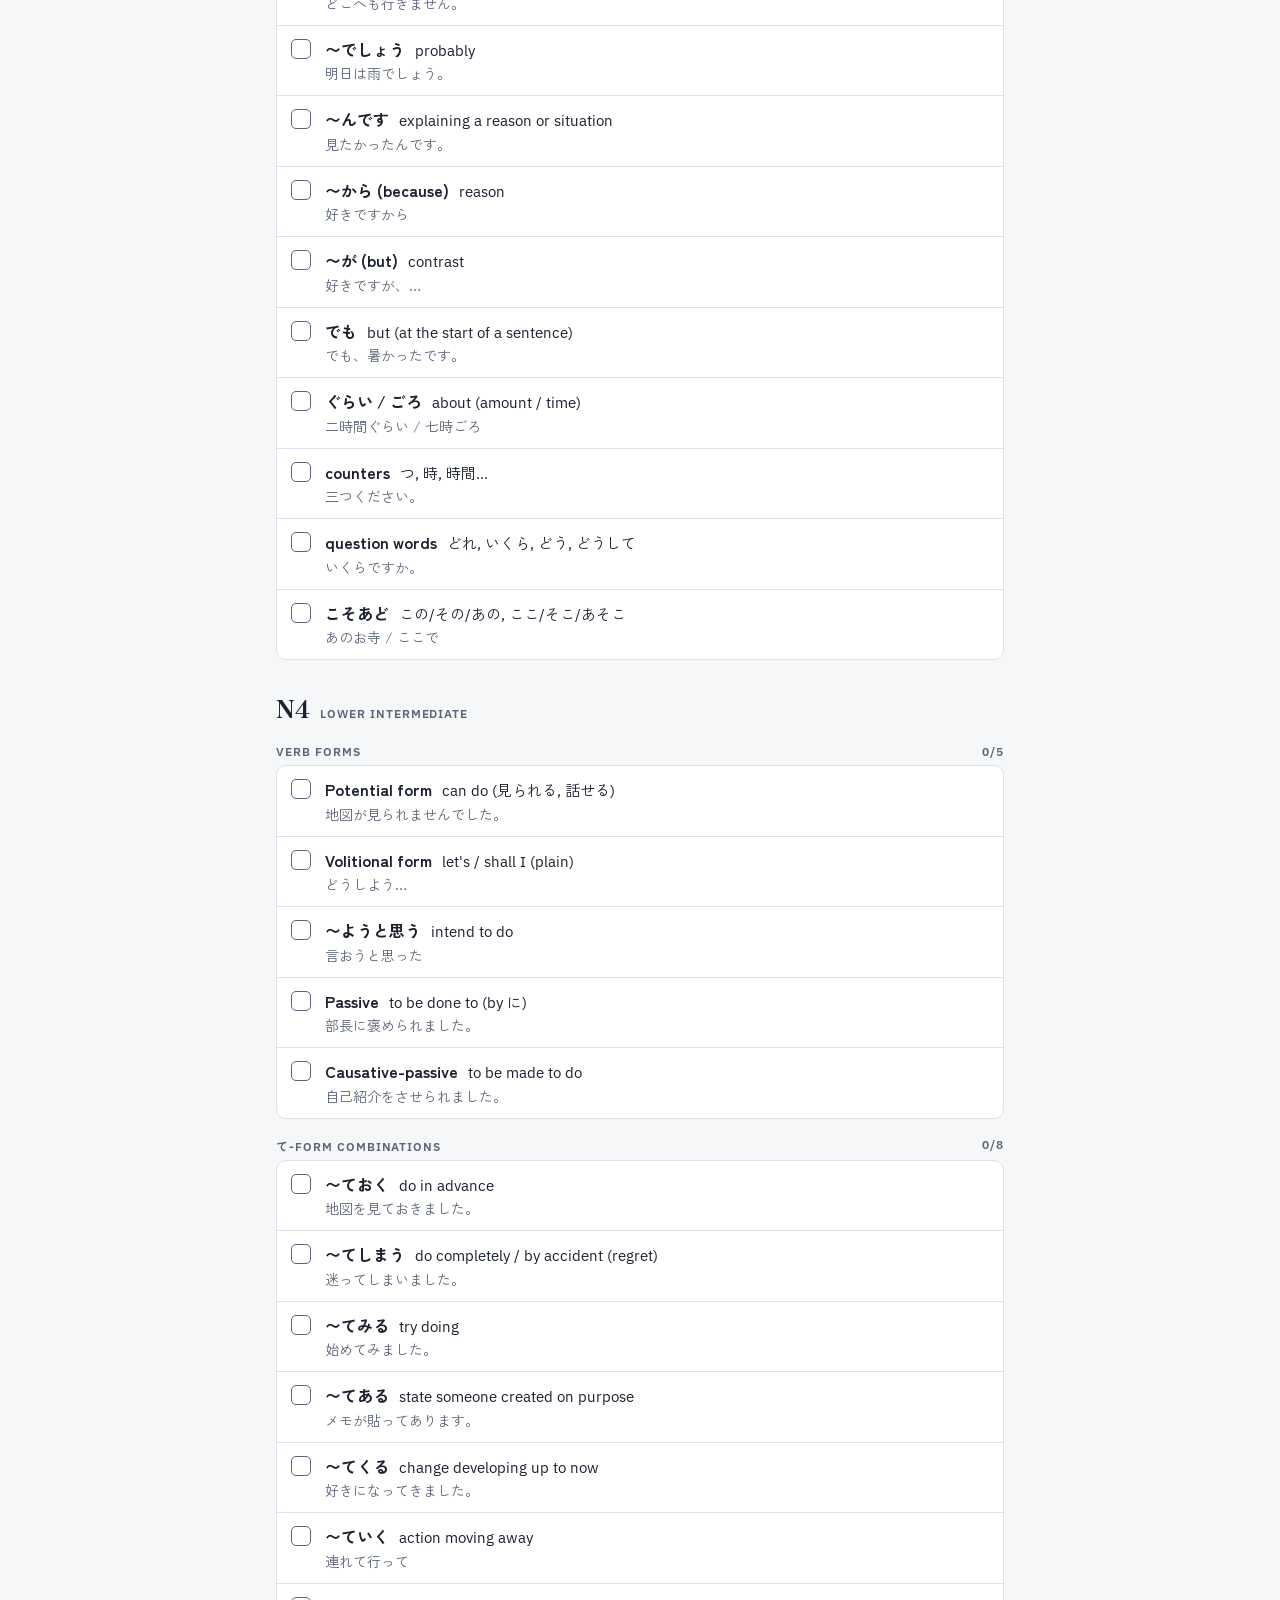
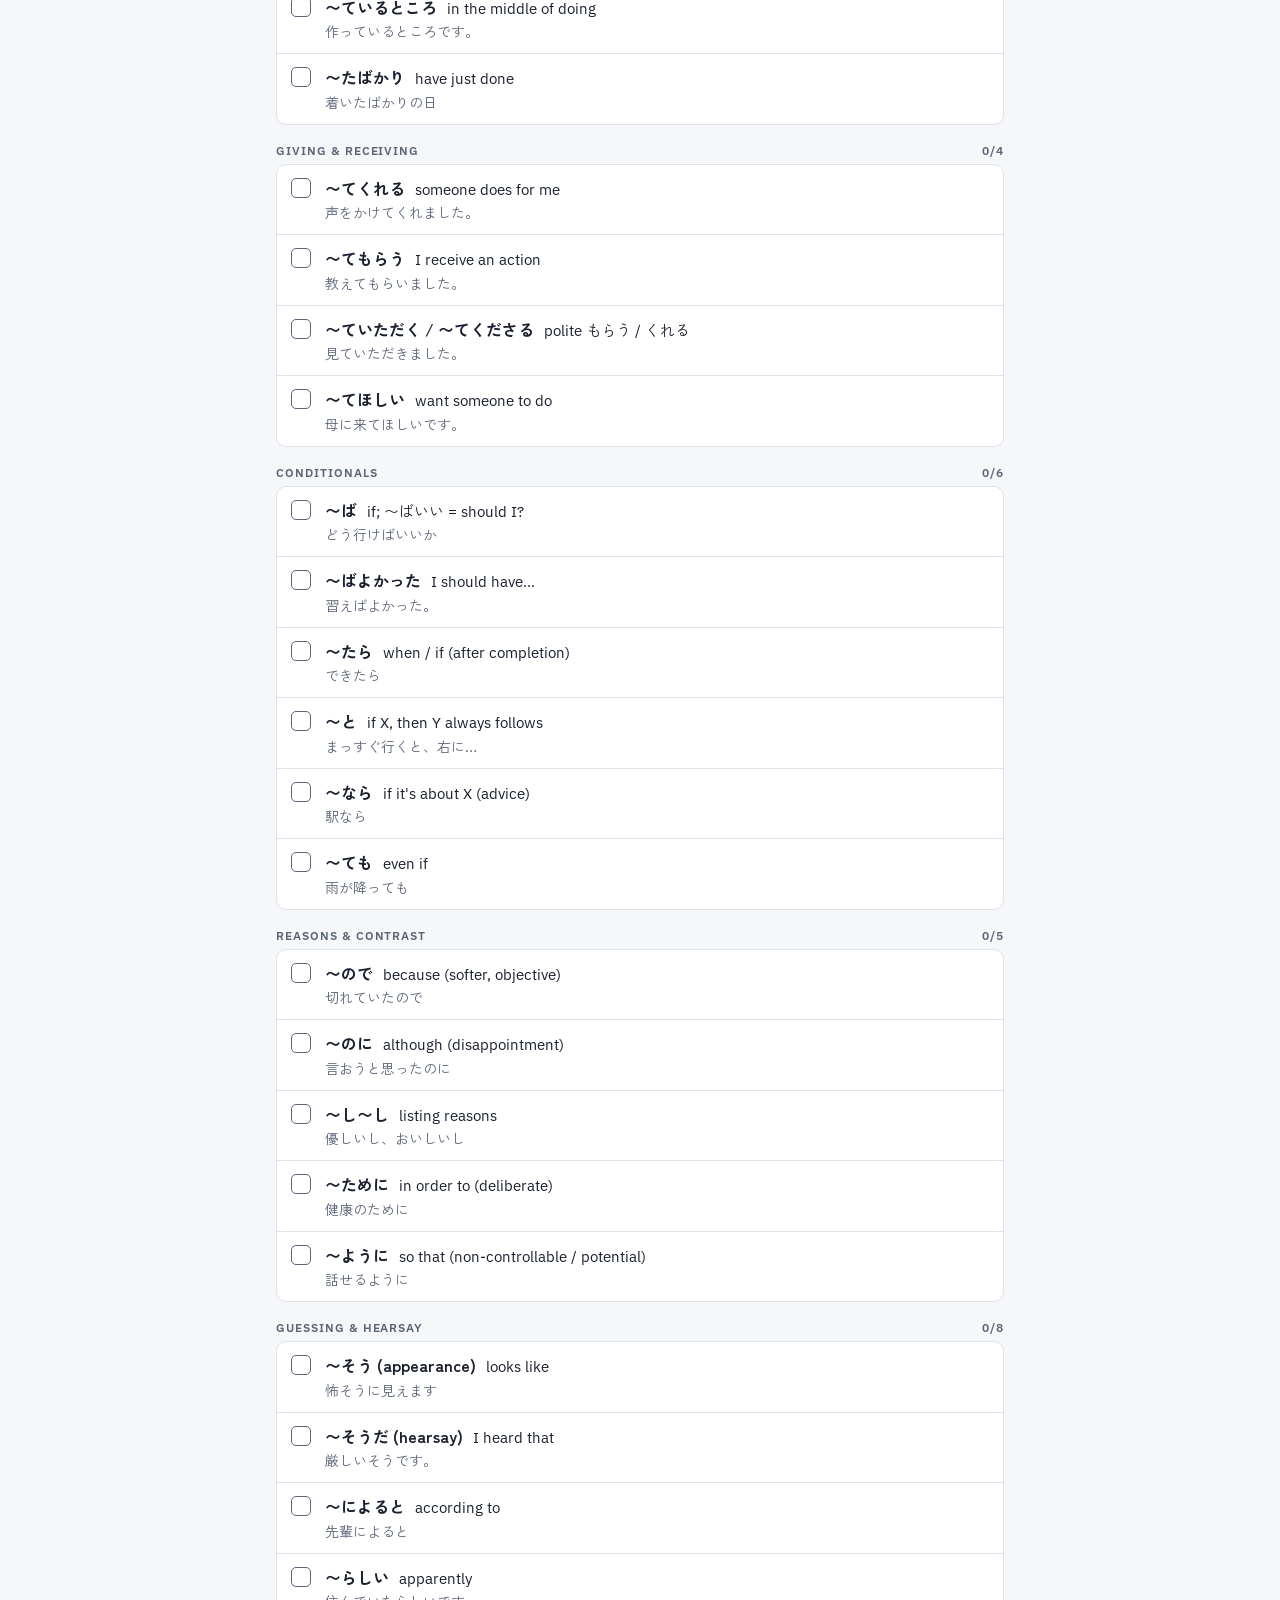
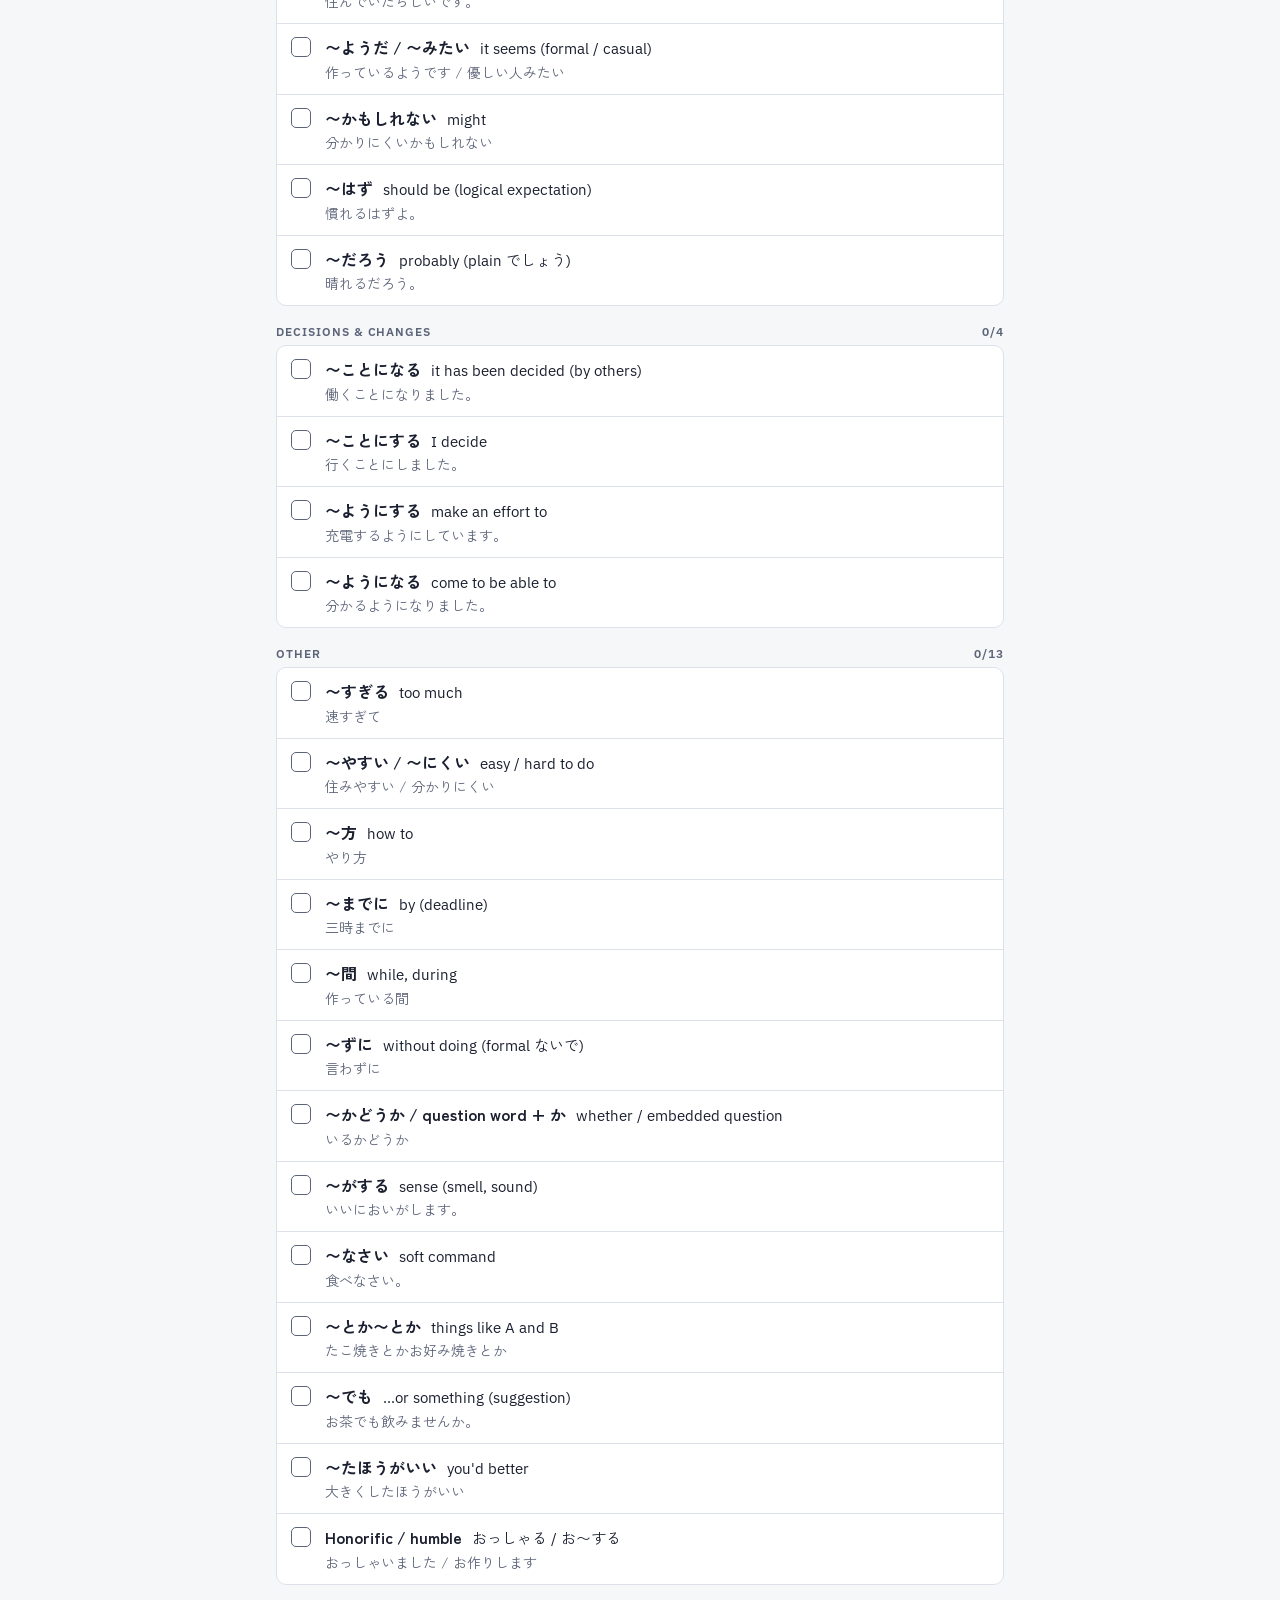
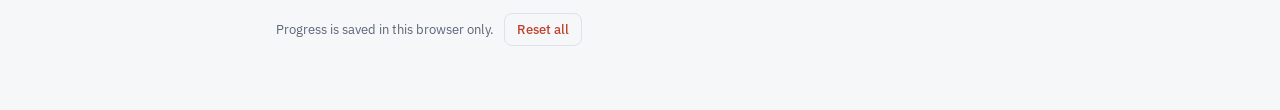
==== commit 98469da2: "Add N3 grammar checklist, mark N4 gaps as done Co-Authored-By: Claude Opus 5.5 <noreply@anthropic.co" ====
--- a/index.html
+++ b/index.html
@@ -90,10 +90,11 @@
 
 <div class="wrap">
   <nav class="site" aria-label="Site">
-    <a href="./" aria-current="page">Checklist</a>
+    <a href="./" aria-current="page">N5 · N4 checklist</a>
     <a href="conjugations.html">Verb conjugation</a>
     <a href="n5-open-points.html" class="done" title="Done"><s>N5 gaps</s><span class="tick" aria-label="done">✓</span></a>
-    <a href="n4-open-points.html">N4 gaps</a>
+    <a href="n4-open-points.html" class="done" title="Done"><s>N4 gaps</s><span class="tick" aria-label="done">✓</span></a>
+    <a href="n3-checklist.html">N3 checklist</a>
   </nav>
   <header>
     <h1>文法チェックリスト <span>N5 · N4</span></h1>
@@ -107,7 +108,8 @@
       <button class="tab" id="t-n4" data-lv="N4" aria-pressed="false">N4</button>
       <div class="practice-group">
         <a class="practice done" href="n5-open-points.html" title="Done"><s>Practice N5 gaps</s><span class="tick" aria-label="done">✓</span></a>
-        <a class="practice" href="n4-open-points.html">Practice N4 gaps →</a>
+        <a class="practice done" href="n4-open-points.html" title="Done"><s>Practice N4 gaps</s><span class="tick" aria-label="done">✓</span></a>
+        <a class="practice" href="n3-checklist.html">Start N3 →</a>
       </div>
     </div>
     <div class="tools">
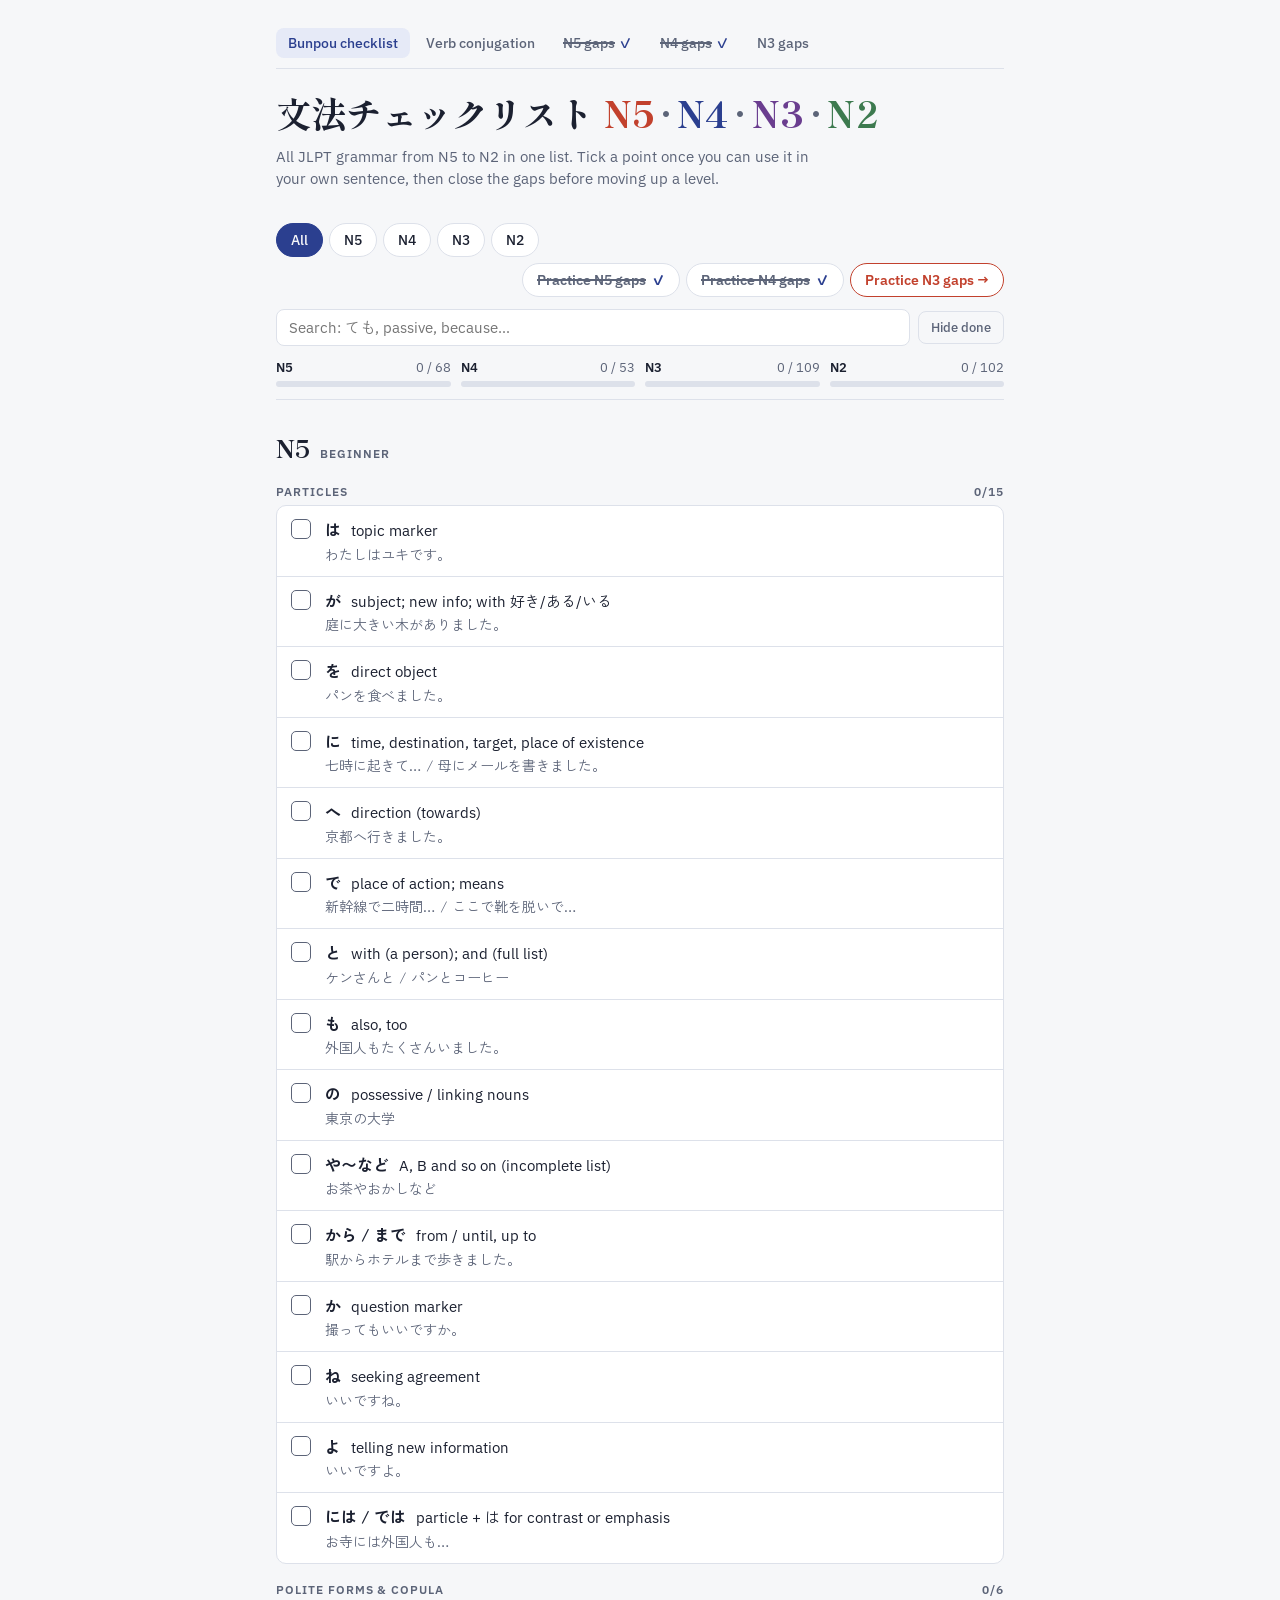
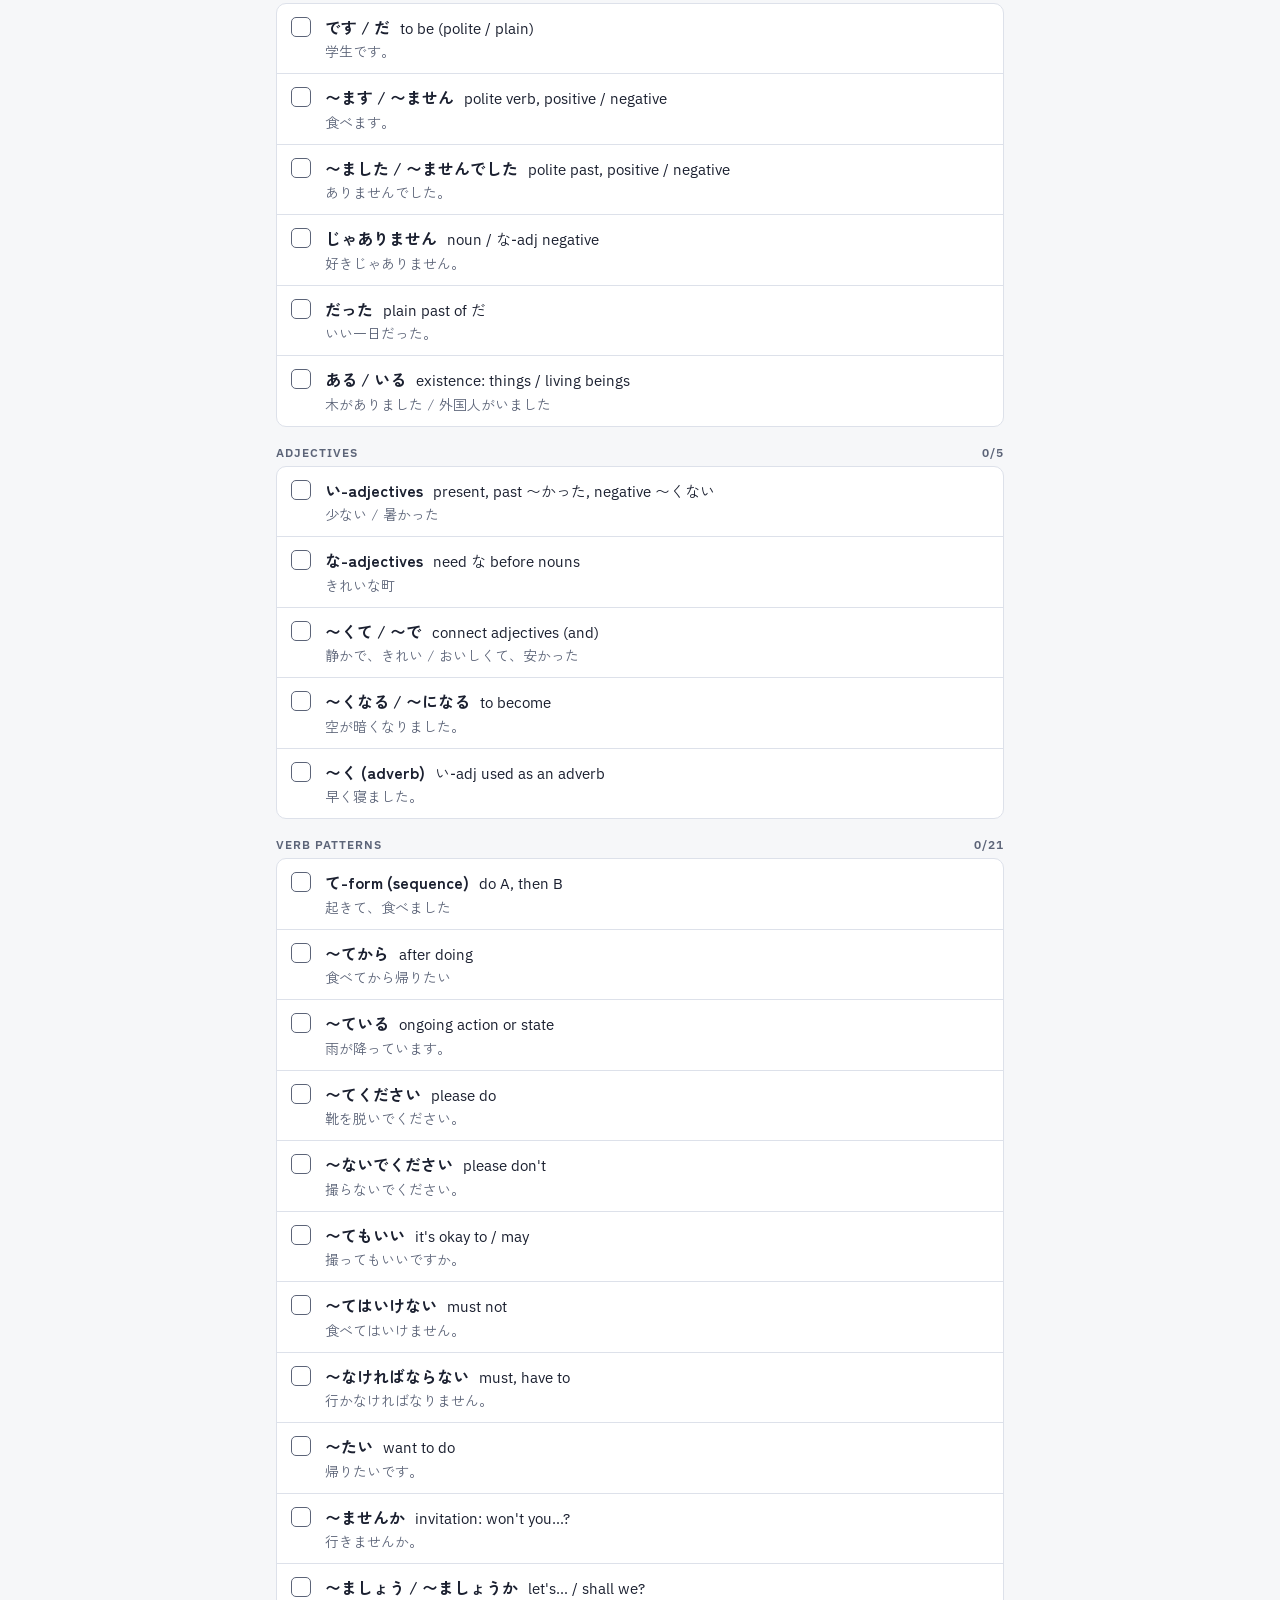
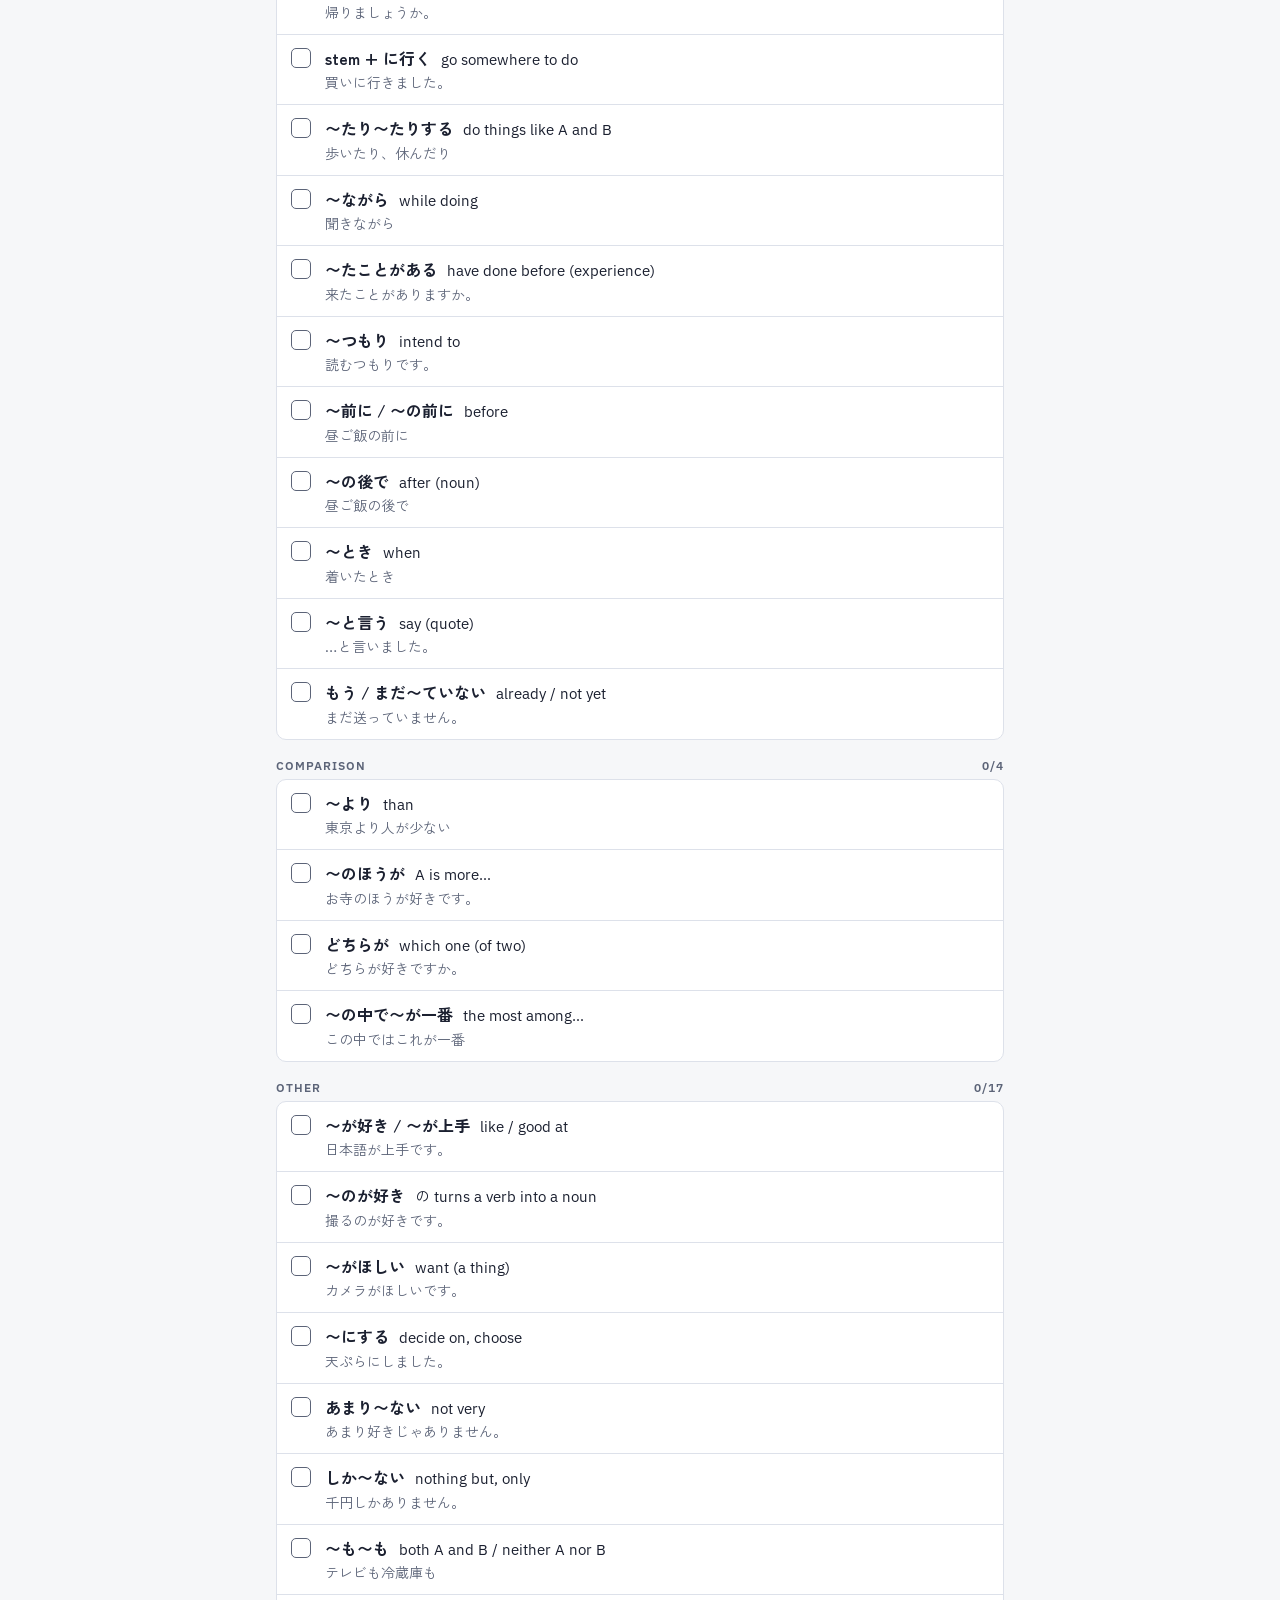
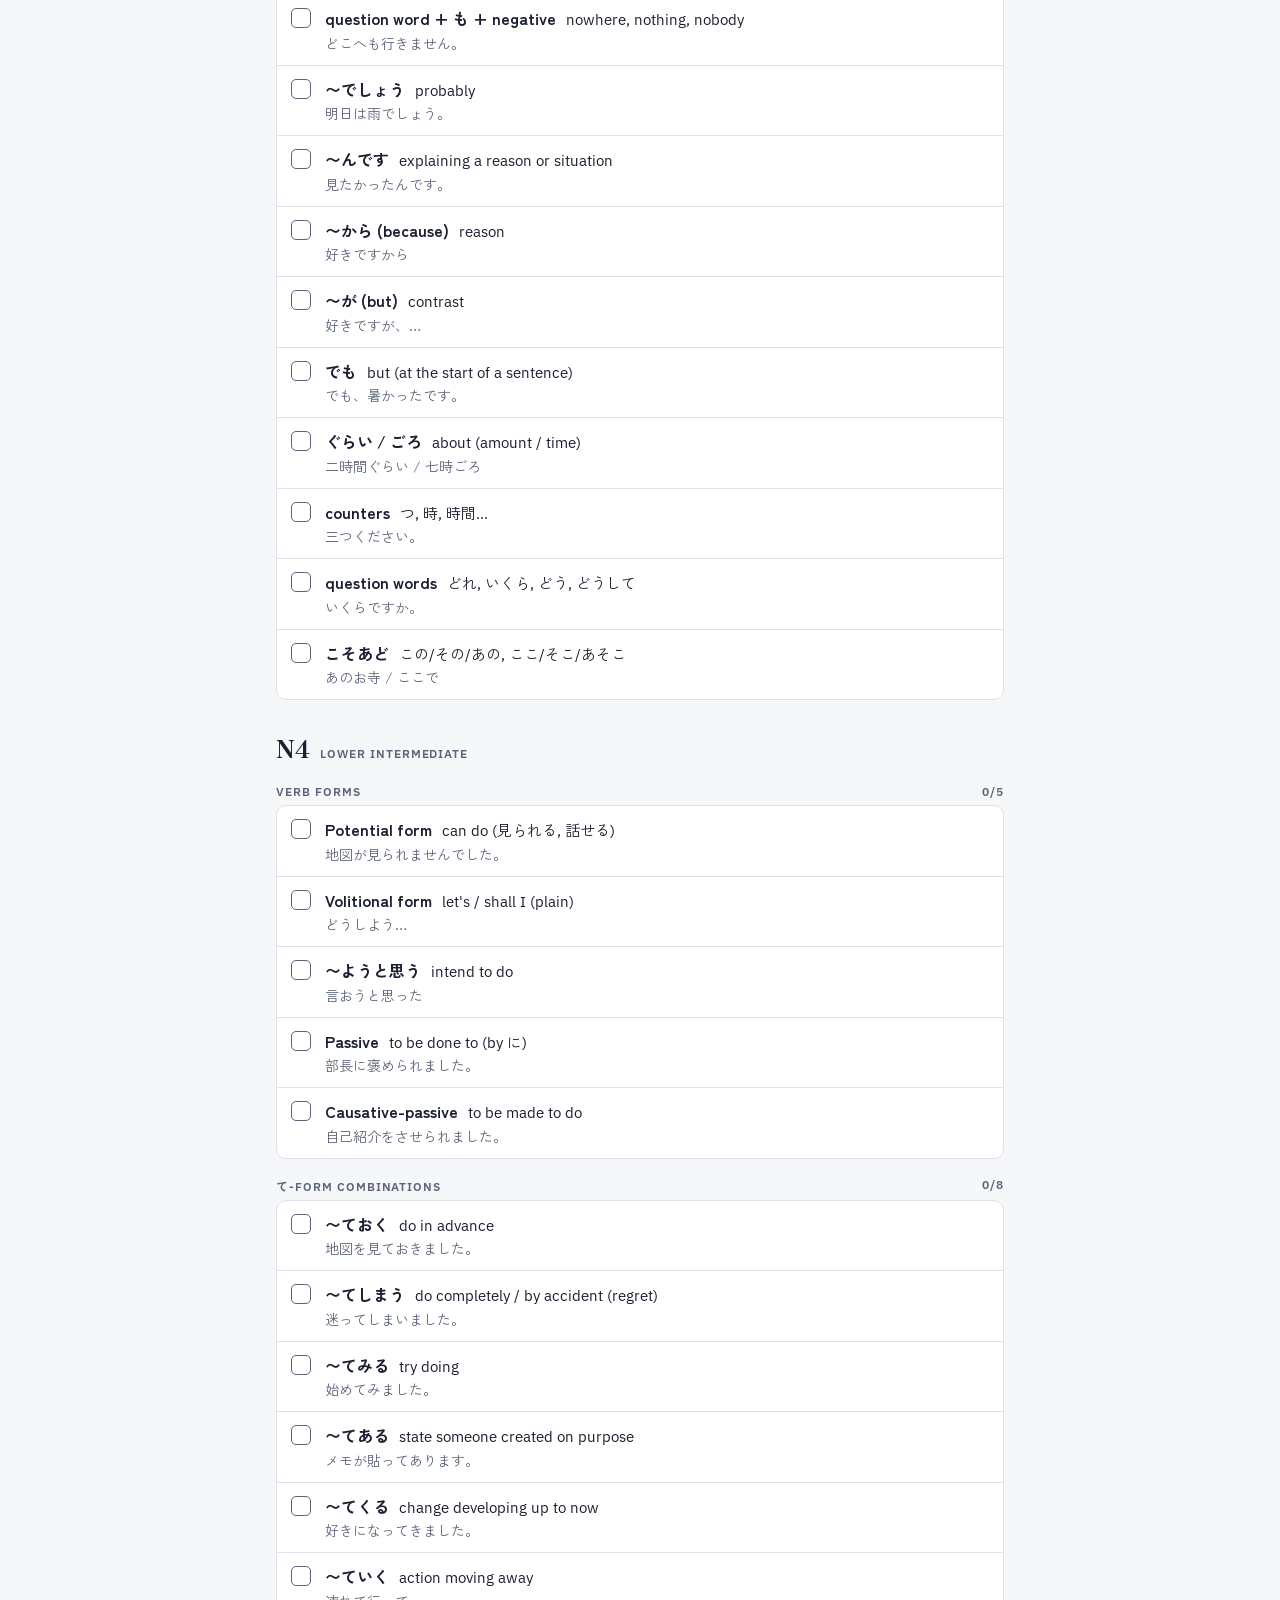
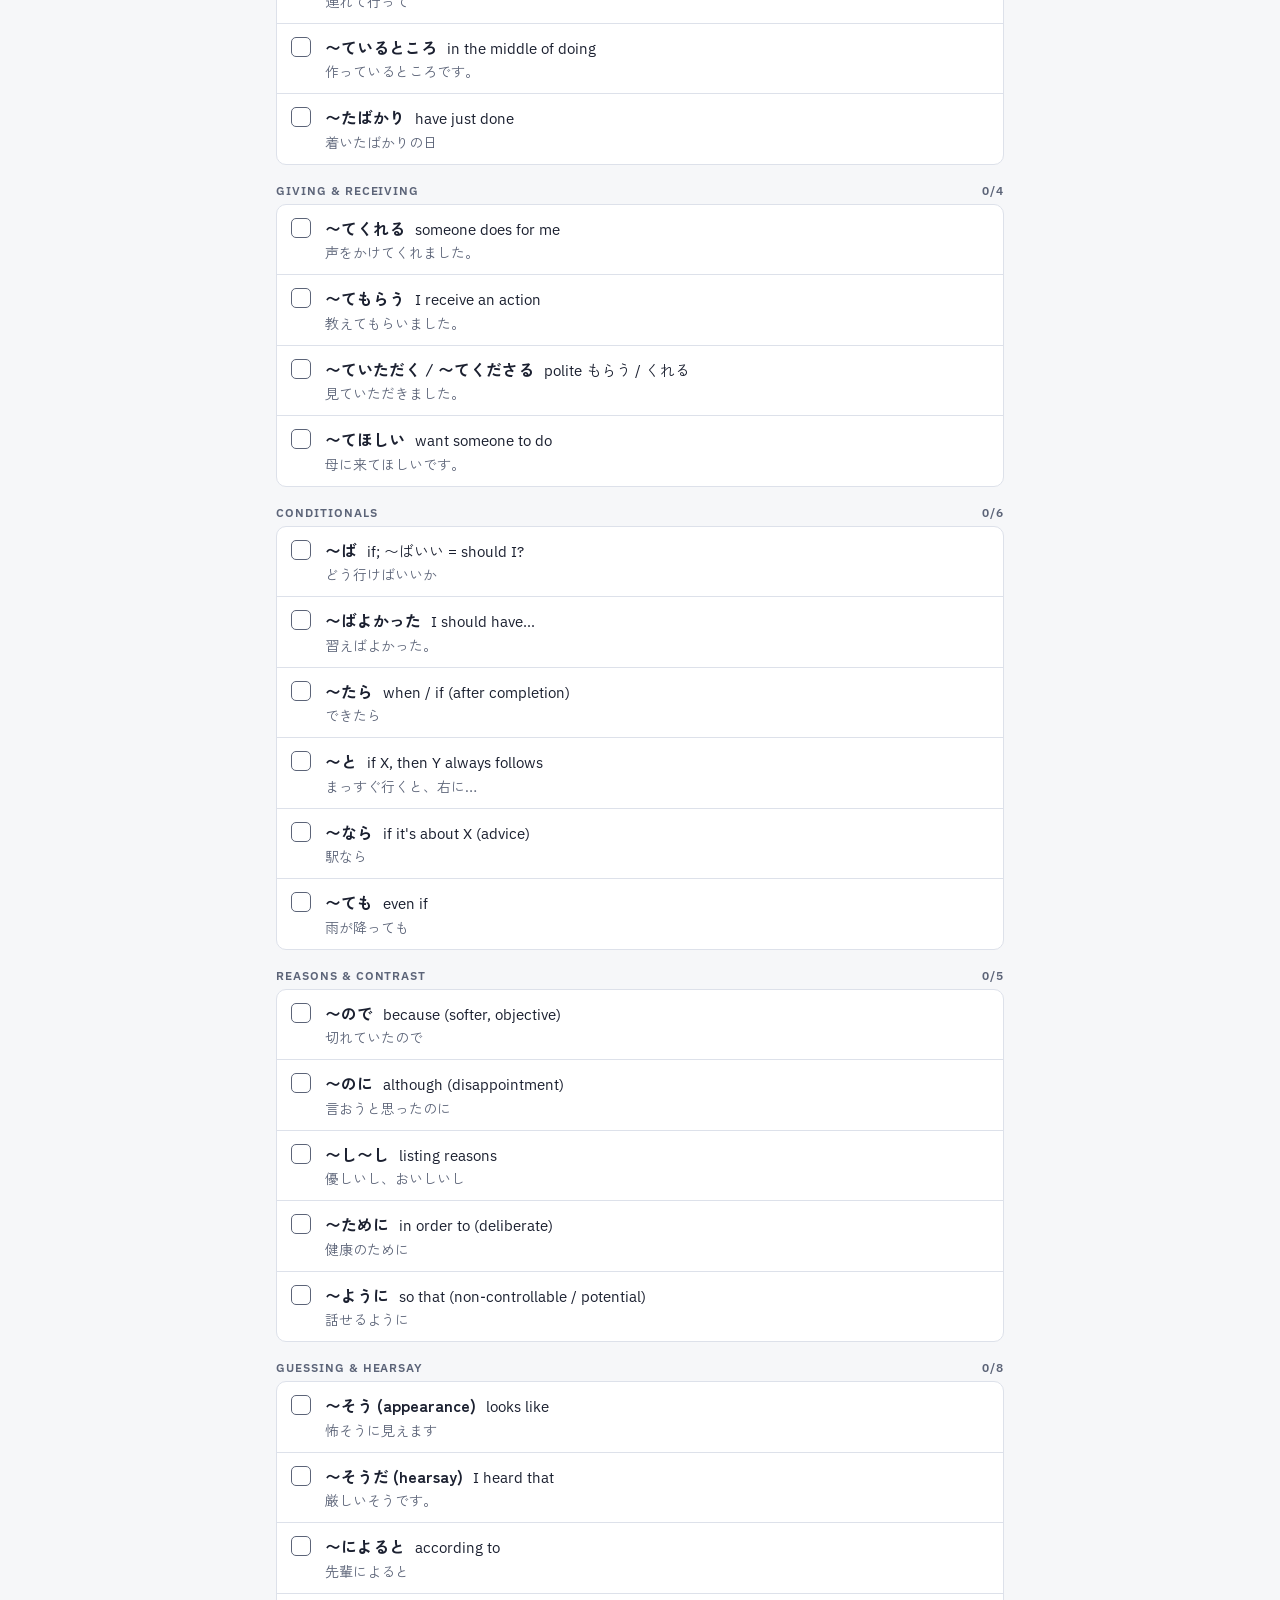
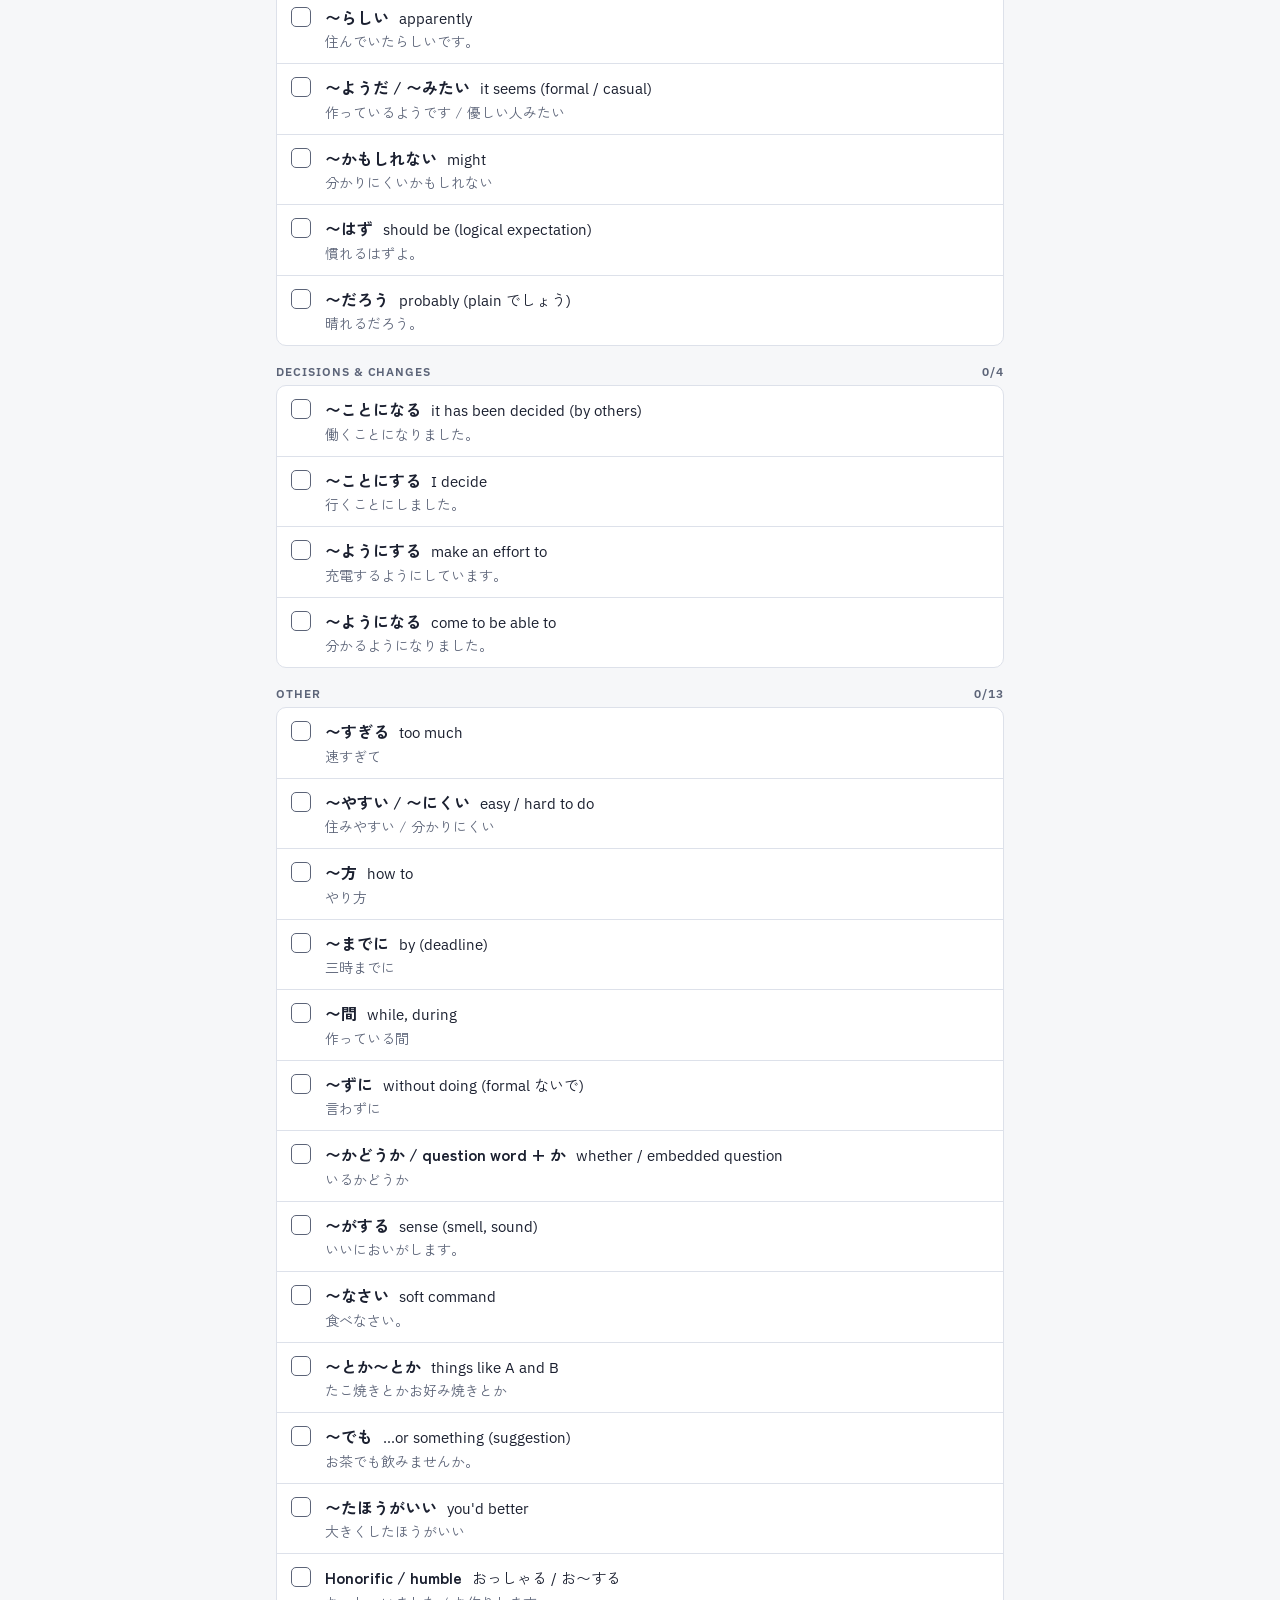
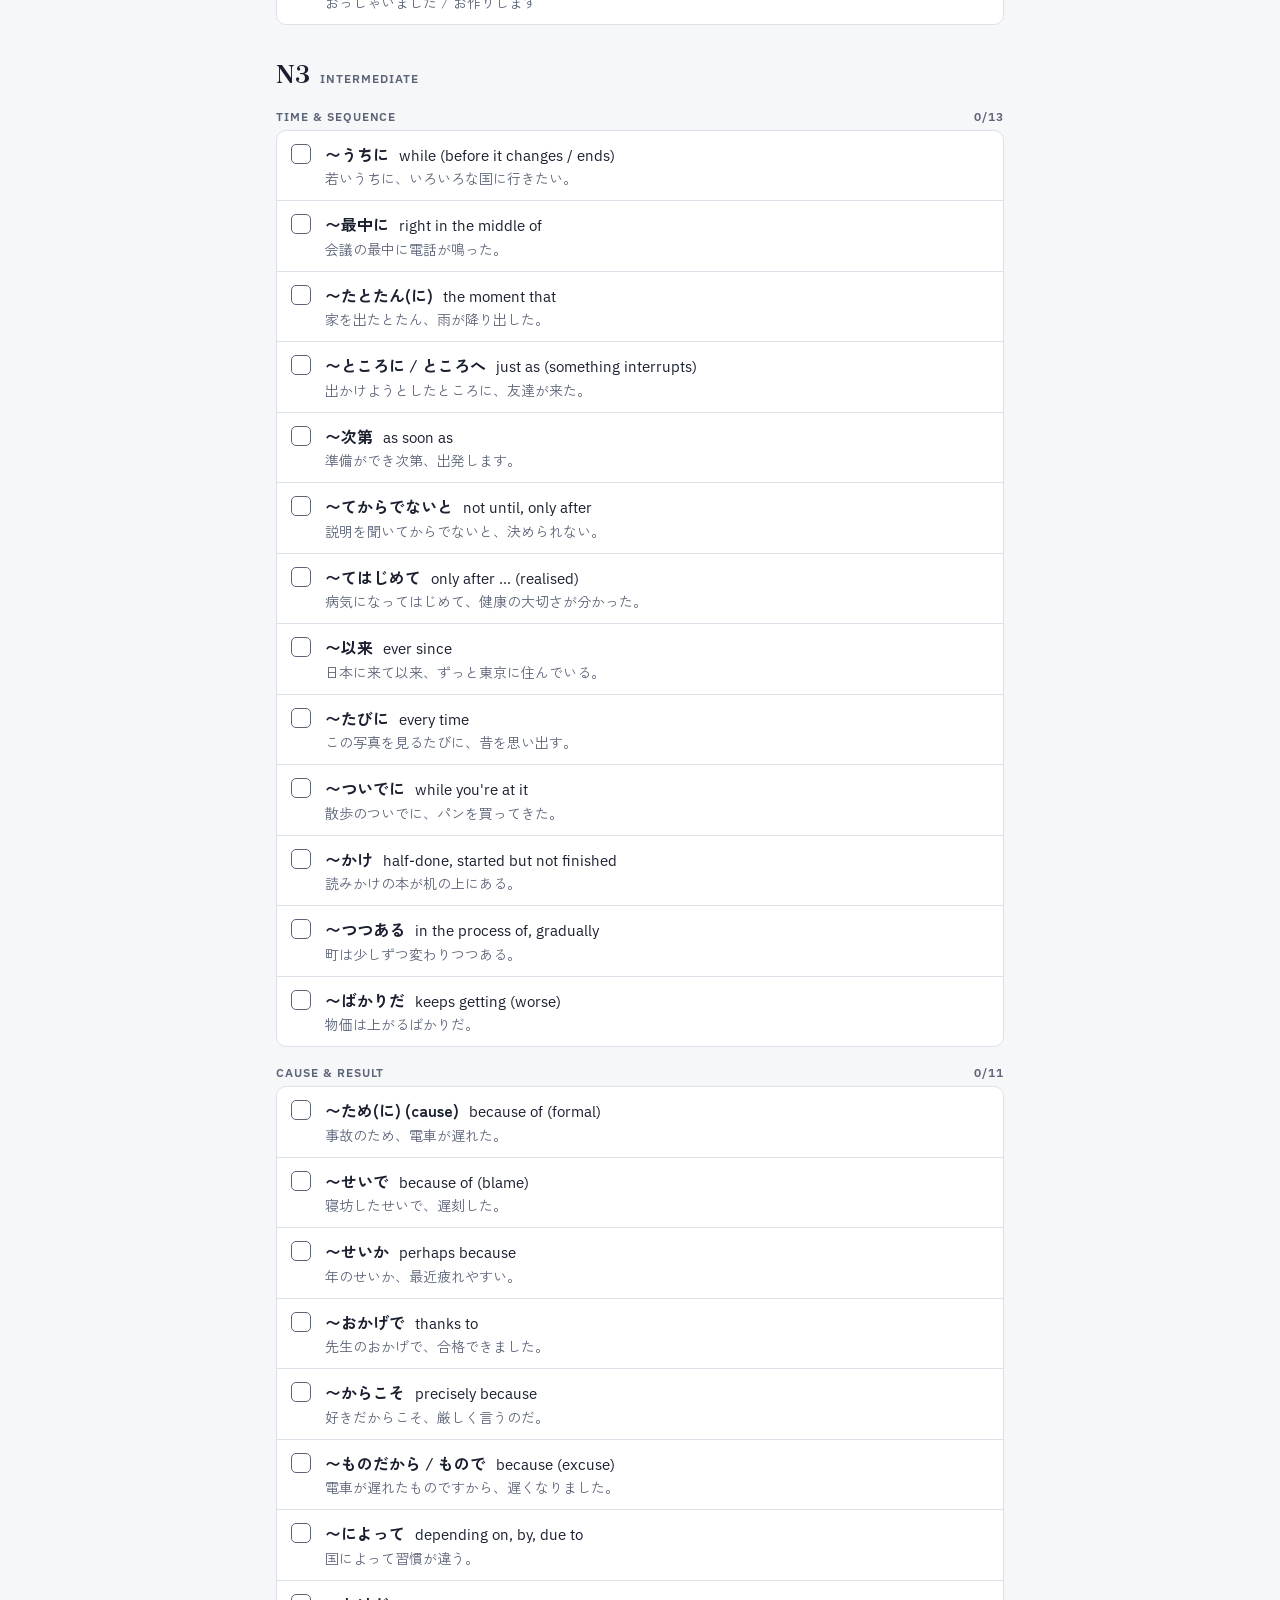
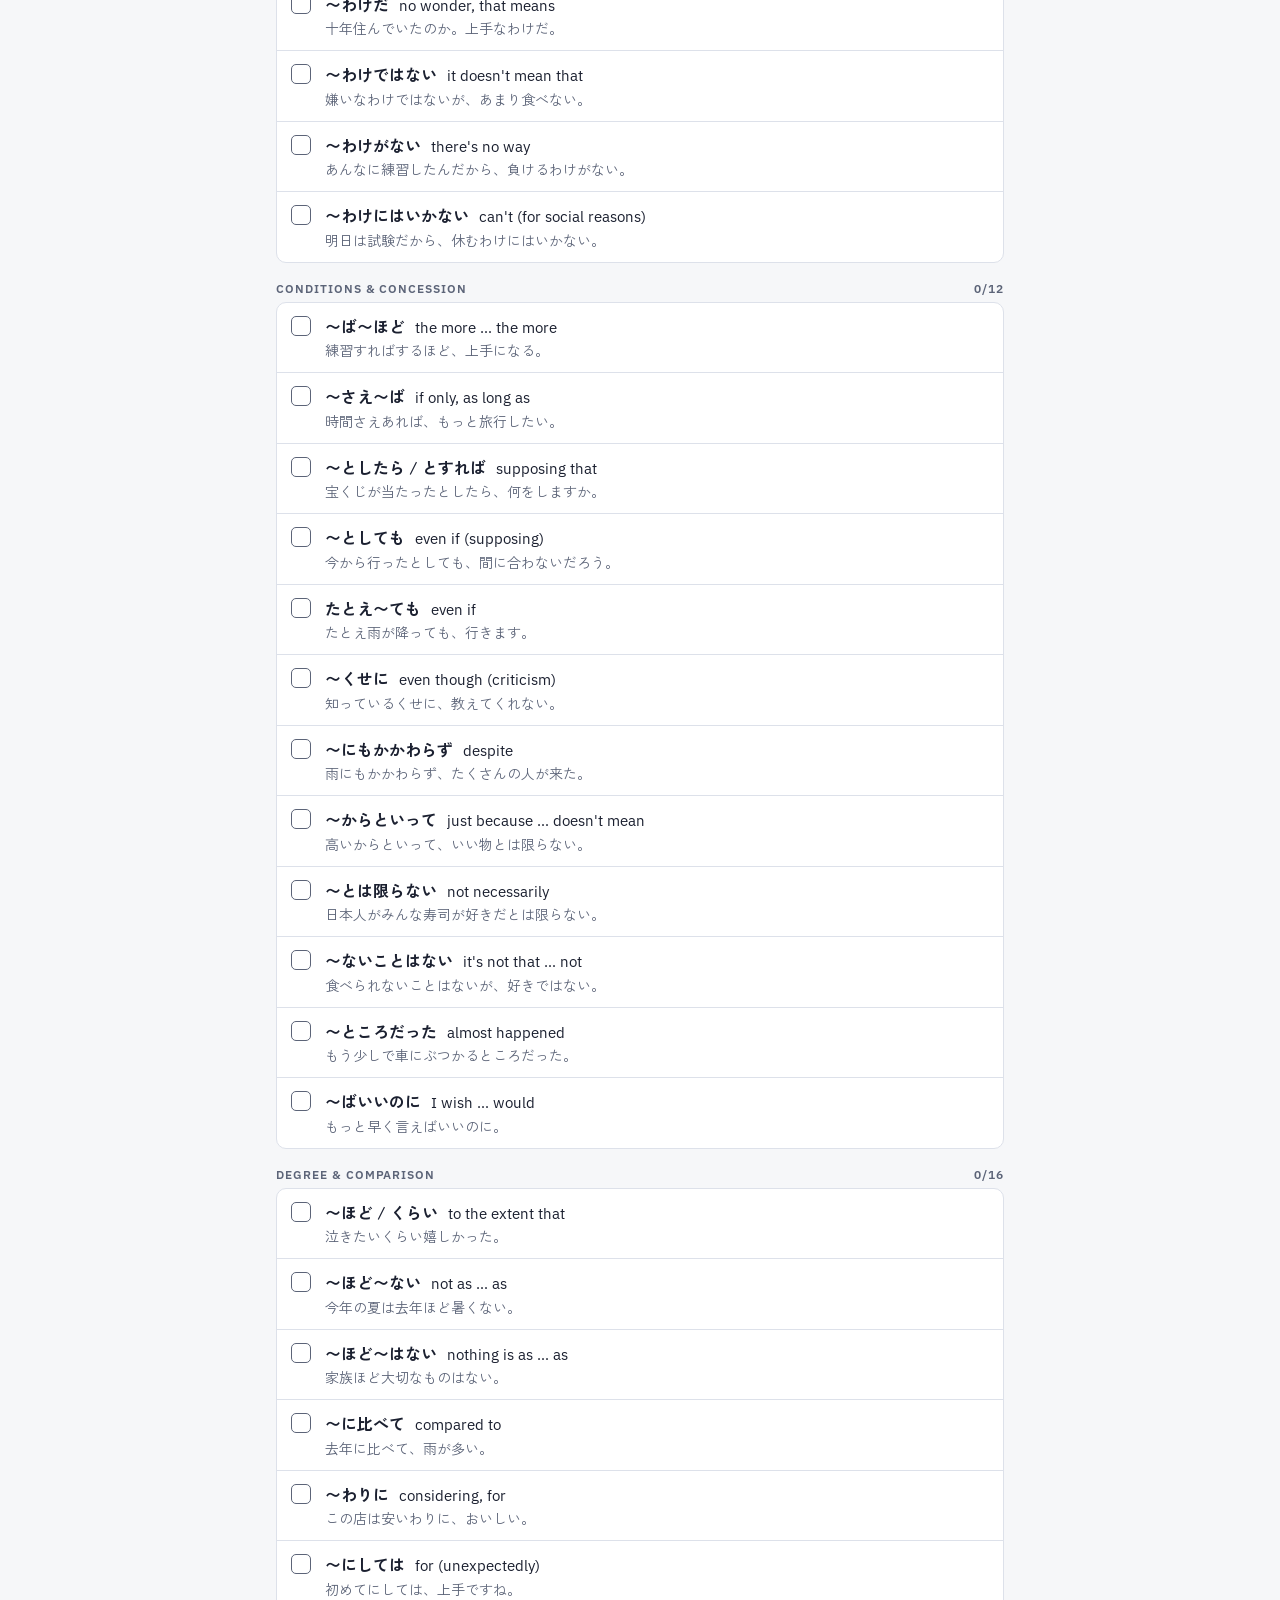
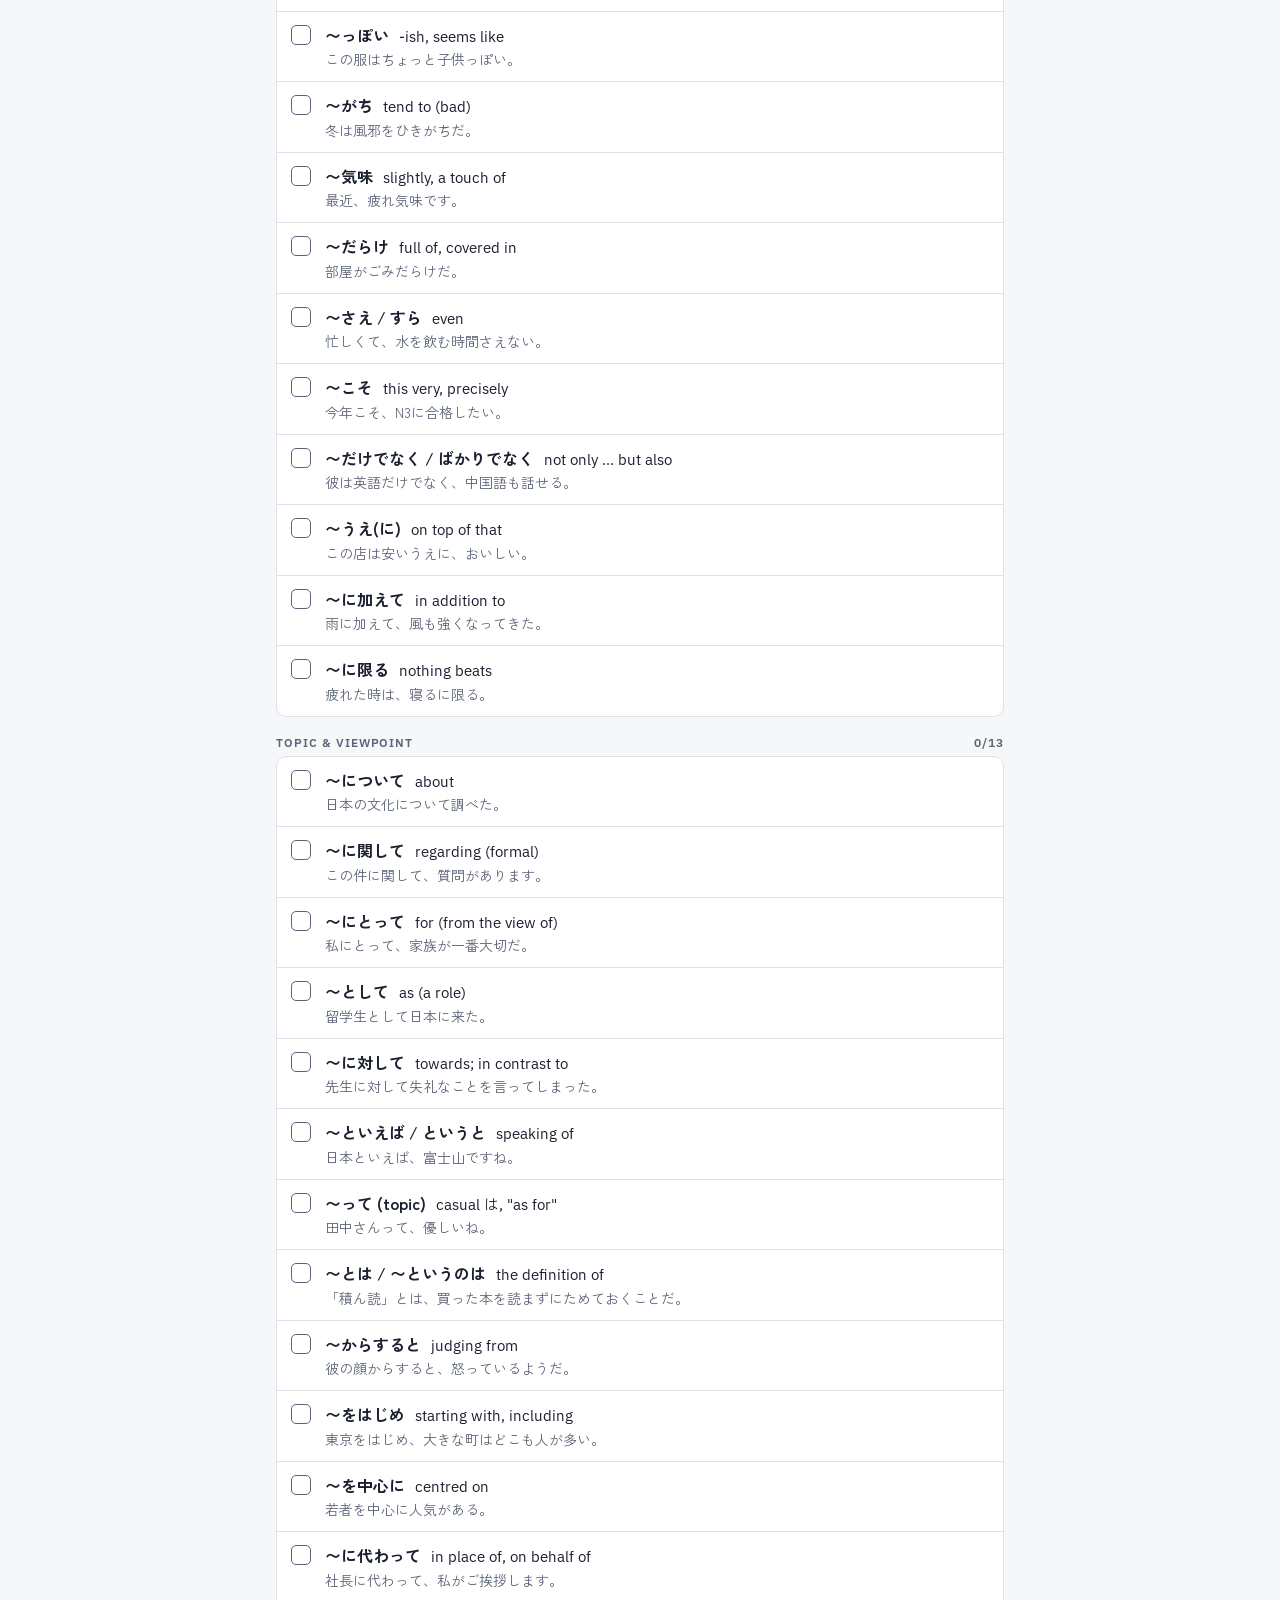
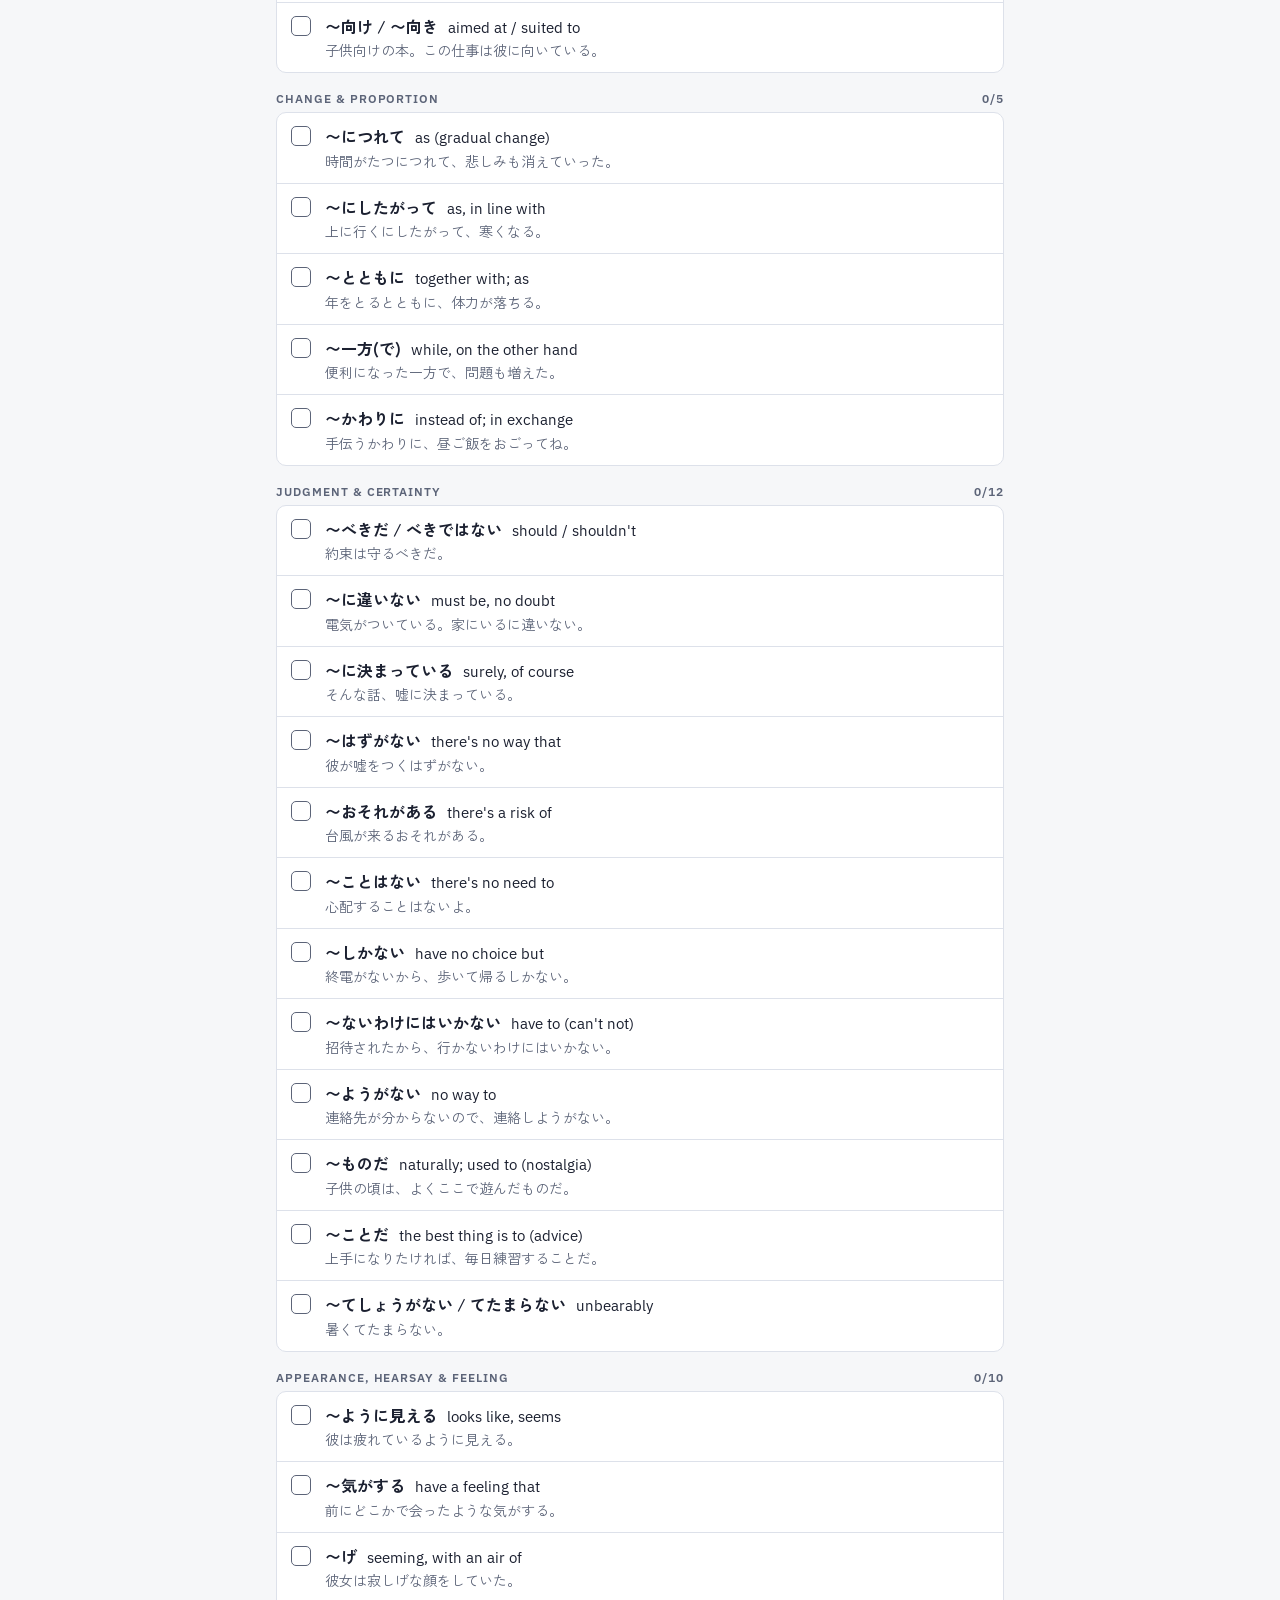
==== commit eaaa738c: "Universal N5-N2 bunpou checklist, detailed N3 gaps page, N2 grammar Co-Authored-By: Claude Opus 5.5 " ====
--- a/index.html
+++ b/index.html
@@ -3,7 +3,7 @@
 <head>
 <meta charset="utf-8">
 <meta name="viewport" content="width=device-width, initial-scale=1, viewport-fit=cover">
-<title>JLPT N5 & N4 Grammar Checklist</title>
+<title>Bunpou Checklist</title>
 <link rel="preconnect" href="https://fonts.googleapis.com">
 <link rel="preconnect" href="https://fonts.gstatic.com" crossorigin>
 <link rel="stylesheet" href="https://fonts.googleapis.com/css2?family=Shippori+Mincho:wght@600;800&family=Zen+Kaku+Gothic+New:wght@400;500;700&family=IBM+Plex+Sans:wght@400;500;600&display=swap">
@@ -11,23 +11,25 @@
 /* Layout: one narrow study column; sticky level switcher + progress; grouped checklists like a 問題集 */
 :root{
   --bg:#f6f7f9; --surface:#ffffff; --fg:#1b2030; --muted:#5c6478; --line:#dde1ea;
-  --ai:#2b3f8f; --ai-soft:#e6eaf7; --shu:#c2412d; --done:#8a91a3;
+  --ai:#2b3f8f; --ai-soft:#e6eaf7; --shu:#c2412d; --murasaki:#6a3d8f; --moegi:#3d7a4f; --done:#8a91a3;
   --f-display:"Shippori Mincho","Hiragino Mincho ProN","Yu Mincho",serif;
   --f-body:"IBM Plex Sans","Zen Kaku Gothic New","Hiragino Sans","Noto Sans JP",system-ui,sans-serif;
   --f-jp:"Zen Kaku Gothic New","Hiragino Sans","Noto Sans JP",sans-serif;
 }
 @media (prefers-color-scheme: dark){:root:not([data-theme="light"]){
   --bg:#12151d; --surface:#1a1f2a; --fg:#e7e9f0; --muted:#9aa2b6; --line:#2c3342;
-  --ai:#8fa4ef; --ai-soft:#232c48; --shu:#ec7a63; --done:#6b7285; color-scheme:dark}}
+  --ai:#8fa4ef; --ai-soft:#232c48; --shu:#ec7a63; --murasaki:#c19be6; --moegi:#7cc493; --done:#6b7285; color-scheme:dark}}
 :root[data-theme="dark"]{
   --bg:#12151d; --surface:#1a1f2a; --fg:#e7e9f0; --muted:#9aa2b6; --line:#2c3342;
-  --ai:#8fa4ef; --ai-soft:#232c48; --shu:#ec7a63; --done:#6b7285; color-scheme:dark}
+  --ai:#8fa4ef; --ai-soft:#232c48; --shu:#ec7a63; --murasaki:#c19be6; --moegi:#7cc493; --done:#6b7285; color-scheme:dark}
 *{box-sizing:border-box}
 body{margin:0}
 body{background:var(--bg);color:var(--fg);font-family:var(--f-body);font-size:15px;line-height:1.5}
 .wrap{max-width:760px;margin:0 auto;padding-inline:16px;padding-block:28px 64px}
 header h1{font-family:var(--f-display);font-weight:800;font-size:clamp(1.6rem,4vw,2.2rem);margin:0;letter-spacing:.01em;text-wrap:balance}
 header h1 span{color:var(--shu)}
+header h1 .lv4{color:var(--ai)} header h1 .lv3{color:var(--murasaki)} header h1 .lv2{color:var(--moegi)}
+header h1 .sep{color:var(--muted);margin:0 .15em}
 header p{color:var(--muted);margin:6px 0 0;max-width:60ch}
 .bar{position:sticky;top:env(safe-area-inset-top,0px);z-index:5;background:var(--bg);padding-block:14px 12px;margin-top:18px;border-bottom:1px solid var(--line);display:grid;gap:12px}
 .tabs{display:flex;gap:6px;flex-wrap:wrap}
@@ -53,13 +55,16 @@
 input[type=search]{flex:1 1 200px;min-width:0;font:15px var(--f-body);padding:8px 12px;border:1px solid var(--line);border-radius:8px;background:var(--surface);color:var(--fg)}
 .tool{font:500 13px var(--f-body);background:none;border:1px solid var(--line);color:var(--muted);padding:7px 12px;border-radius:8px;cursor:pointer}
 .tool[aria-pressed="true"]{color:var(--ai);border-color:var(--ai)}
-.prog{display:grid;grid-template-columns:repeat(auto-fit,minmax(200px,1fr));gap:10px}
+.prog{display:grid;grid-template-columns:repeat(4,minmax(0,1fr));gap:10px}
+@media (max-width:560px){.prog{grid-template-columns:repeat(2,minmax(0,1fr))}}
 .p{display:grid;gap:4px}
 .p .lbl{display:flex;justify-content:space-between;font-size:13px;color:var(--muted);font-variant-numeric:tabular-nums}
 .p .lbl b{color:var(--fg);font-weight:600}
 .track{height:6px;background:var(--line);border-radius:3px;overflow:hidden}
 .fill{height:100%;background:var(--ai);width:0;transition:width .3s}
 .p.n5 .fill{background:var(--shu)}
+.p.n3 .fill{background:var(--murasaki)}
+.p.n2 .fill{background:var(--moegi)}
 @media (prefers-reduced-motion:reduce){.fill{transition:none}}
 .level{margin-top:30px}
 .level>h2{font-family:var(--f-display);font-weight:800;font-size:1.5rem;margin:0 0 4px;display:flex;align-items:baseline;gap:10px}
@@ -90,15 +95,15 @@
 
 <div class="wrap">
   <nav class="site" aria-label="Site">
-    <a href="./" aria-current="page">N5 · N4 checklist</a>
+    <a href="./" aria-current="page">Bunpou checklist</a>
     <a href="conjugations.html">Verb conjugation</a>
     <a href="n5-open-points.html" class="done" title="Done"><s>N5 gaps</s><span class="tick" aria-label="done">✓</span></a>
     <a href="n4-open-points.html" class="done" title="Done"><s>N4 gaps</s><span class="tick" aria-label="done">✓</span></a>
-    <a href="n3-checklist.html">N3 checklist</a>
+    <a href="n3-open-points.html">N3 gaps</a>
   </nav>
   <header>
-    <h1>文法チェックリスト <span>N5 · N4</span></h1>
-    <p>Every grammar point from the two stories (京都の一日 and 大阪の新しい生活). Tick a point once you can use it in your own sentence.</p>
+    <h1>文法チェックリスト <span class="lv5">N5</span><span class="sep">·</span><span class="lv4">N4</span><span class="sep">·</span><span class="lv3">N3</span><span class="sep">·</span><span class="lv2">N2</span></h1>
+    <p>All JLPT grammar from N5 to N2 in one list. Tick a point once you can use it in your own sentence, then close the gaps before moving up a level.</p>
   </header>
 
   <div class="bar">
@@ -106,10 +111,12 @@
       <button class="tab" id="t-all" data-lv="all" aria-pressed="true">All</button>
       <button class="tab" id="t-n5" data-lv="N5" aria-pressed="false">N5</button>
       <button class="tab" id="t-n4" data-lv="N4" aria-pressed="false">N4</button>
+      <button class="tab" id="t-n3" data-lv="N3" aria-pressed="false">N3</button>
+      <button class="tab" id="t-n2" data-lv="N2" aria-pressed="false">N2</button>
       <div class="practice-group">
         <a class="practice done" href="n5-open-points.html" title="Done"><s>Practice N5 gaps</s><span class="tick" aria-label="done">✓</span></a>
         <a class="practice done" href="n4-open-points.html" title="Done"><s>Practice N4 gaps</s><span class="tick" aria-label="done">✓</span></a>
-        <a class="practice" href="n3-checklist.html">Start N3 →</a>
+        <a class="practice" href="n3-open-points.html">Practice N3 gaps →</a>
       </div>
     </div>
     <div class="tools">
@@ -119,6 +126,8 @@
     <div class="prog">
       <div class="p n5"><div class="lbl"><b>N5</b><span id="c-N5">0 / 0</span></div><div class="track"><div class="fill" id="f-N5"></div></div></div>
       <div class="p n4"><div class="lbl"><b>N4</b><span id="c-N4">0 / 0</span></div><div class="track"><div class="fill" id="f-N4"></div></div></div>
+      <div class="p n3"><div class="lbl"><b>N3</b><span id="c-N3">0 / 0</span></div><div class="track"><div class="fill" id="f-N3"></div></div></div>
+      <div class="p n2"><div class="lbl"><b>N2</b><span id="c-N2">0 / 0</span></div><div class="track"><div class="fill" id="f-N2"></div></div></div>
     </div>
   </div>
 
@@ -285,14 +294,271 @@
   ["〜たほうがいい","you'd better","大きくしたほうがいい"],
   ["Honorific / humble","おっしゃる / お〜する","おっしゃいました / お作りします"]
  ]
-}};
-
+},
+N3: {
+ "Time & sequence": [
+  ["〜うちに","while (before it changes / ends)","若いうちに、いろいろな国に行きたい。"],
+  ["〜最中に","right in the middle of","会議の最中に電話が鳴った。"],
+  ["〜たとたん(に)","the moment that","家を出たとたん、雨が降り出した。"],
+  ["〜ところに / ところへ","just as (something interrupts)","出かけようとしたところに、友達が来た。"],
+  ["〜次第","as soon as","準備ができ次第、出発します。"],
+  ["〜てからでないと","not until, only after","説明を聞いてからでないと、決められない。"],
+  ["〜てはじめて","only after … (realised)","病気になってはじめて、健康の大切さが分かった。"],
+  ["〜以来","ever since","日本に来て以来、ずっと東京に住んでいる。"],
+  ["〜たびに","every time","この写真を見るたびに、昔を思い出す。"],
+  ["〜ついでに","while you're at it","散歩のついでに、パンを買ってきた。"],
+  ["〜かけ","half-done, started but not finished","読みかけの本が机の上にある。"],
+  ["〜つつある","in the process of, gradually","町は少しずつ変わりつつある。"],
+  ["〜ばかりだ","keeps getting (worse)","物価は上がるばかりだ。"]
+ ],
+ "Cause & result": [
+  ["〜ため(に) (cause)","because of (formal)","事故のため、電車が遅れた。"],
+  ["〜せいで","because of (blame)","寝坊したせいで、遅刻した。"],
+  ["〜せいか","perhaps because","年のせいか、最近疲れやすい。"],
+  ["〜おかげで","thanks to","先生のおかげで、合格できました。"],
+  ["〜からこそ","precisely because","好きだからこそ、厳しく言うのだ。"],
+  ["〜ものだから / もので","because (excuse)","電車が遅れたものですから、遅くなりました。"],
+  ["〜によって","depending on, by, due to","国によって習慣が違う。"],
+  ["〜わけだ","no wonder, that means","十年住んでいたのか。上手なわけだ。"],
+  ["〜わけではない","it doesn't mean that","嫌いなわけではないが、あまり食べない。"],
+  ["〜わけがない","there's no way","あんなに練習したんだから、負けるわけがない。"],
+  ["〜わけにはいかない","can't (for social reasons)","明日は試験だから、休むわけにはいかない。"]
+ ],
+ "Conditions & concession": [
+  ["〜ば〜ほど","the more … the more","練習すればするほど、上手になる。"],
+  ["〜さえ〜ば","if only, as long as","時間さえあれば、もっと旅行したい。"],
+  ["〜としたら / とすれば","supposing that","宝くじが当たったとしたら、何をしますか。"],
+  ["〜としても","even if (supposing)","今から行ったとしても、間に合わないだろう。"],
+  ["たとえ〜ても","even if","たとえ雨が降っても、行きます。"],
+  ["〜くせに","even though (criticism)","知っているくせに、教えてくれない。"],
+  ["〜にもかかわらず","despite","雨にもかかわらず、たくさんの人が来た。"],
+  ["〜からといって","just because … doesn't mean","高いからといって、いい物とは限らない。"],
+  ["〜とは限らない","not necessarily","日本人がみんな寿司が好きだとは限らない。"],
+  ["〜ないことはない","it's not that … not","食べられないことはないが、好きではない。"],
+  ["〜ところだった","almost happened","もう少しで車にぶつかるところだった。"],
+  ["〜ばいいのに","I wish … would","もっと早く言えばいいのに。"]
+ ],
+ "Degree & comparison": [
+  ["〜ほど / くらい","to the extent that","泣きたいくらい嬉しかった。"],
+  ["〜ほど〜ない","not as … as","今年の夏は去年ほど暑くない。"],
+  ["〜ほど〜はない","nothing is as … as","家族ほど大切なものはない。"],
+  ["〜に比べて","compared to","去年に比べて、雨が多い。"],
+  ["〜わりに","considering, for","この店は安いわりに、おいしい。"],
+  ["〜にしては","for (unexpectedly)","初めてにしては、上手ですね。"],
+  ["〜っぽい","-ish, seems like","この服はちょっと子供っぽい。"],
+  ["〜がち","tend to (bad)","冬は風邪をひきがちだ。"],
+  ["〜気味","slightly, a touch of","最近、疲れ気味です。"],
+  ["〜だらけ","full of, covered in","部屋がごみだらけだ。"],
+  ["〜さえ / すら","even","忙しくて、水を飲む時間さえない。"],
+  ["〜こそ","this very, precisely","今年こそ、N3に合格したい。"],
+  ["〜だけでなく / ばかりでなく","not only … but also","彼は英語だけでなく、中国語も話せる。"],
+  ["〜うえ(に)","on top of that","この店は安いうえに、おいしい。"],
+  ["〜に加えて","in addition to","雨に加えて、風も強くなってきた。"],
+  ["〜に限る","nothing beats","疲れた時は、寝るに限る。"]
+ ],
+ "Topic & viewpoint": [
+  ["〜について","about","日本の文化について調べた。"],
+  ["〜に関して","regarding (formal)","この件に関して、質問があります。"],
+  ["〜にとって","for (from the view of)","私にとって、家族が一番大切だ。"],
+  ["〜として","as (a role)","留学生として日本に来た。"],
+  ["〜に対して","towards; in contrast to","先生に対して失礼なことを言ってしまった。"],
+  ["〜といえば / というと","speaking of","日本といえば、富士山ですね。"],
+  ["〜って (topic)","casual は, \"as for\"","田中さんって、優しいね。"],
+  ["〜とは / 〜というのは","the definition of","「積ん読」とは、買った本を読まずにためておくことだ。"],
+  ["〜からすると","judging from","彼の顔からすると、怒っているようだ。"],
+  ["〜をはじめ","starting with, including","東京をはじめ、大きな町はどこも人が多い。"],
+  ["〜を中心に","centred on","若者を中心に人気がある。"],
+  ["〜に代わって","in place of, on behalf of","社長に代わって、私がご挨拶します。"],
+  ["〜向け / 〜向き","aimed at / suited to","子供向けの本。この仕事は彼に向いている。"]
+ ],
+ "Change & proportion": [
+  ["〜につれて","as (gradual change)","時間がたつにつれて、悲しみも消えていった。"],
+  ["〜にしたがって","as, in line with","上に行くにしたがって、寒くなる。"],
+  ["〜とともに","together with; as","年をとるとともに、体力が落ちる。"],
+  ["〜一方(で)","while, on the other hand","便利になった一方で、問題も増えた。"],
+  ["〜かわりに","instead of; in exchange","手伝うかわりに、昼ご飯をおごってね。"]
+ ],
+ "Judgment & certainty": [
+  ["〜べきだ / べきではない","should / shouldn't","約束は守るべきだ。"],
+  ["〜に違いない","must be, no doubt","電気がついている。家にいるに違いない。"],
+  ["〜に決まっている","surely, of course","そんな話、嘘に決まっている。"],
+  ["〜はずがない","there's no way that","彼が嘘をつくはずがない。"],
+  ["〜おそれがある","there's a risk of","台風が来るおそれがある。"],
+  ["〜ことはない","there's no need to","心配することはないよ。"],
+  ["〜しかない","have no choice but","終電がないから、歩いて帰るしかない。"],
+  ["〜ないわけにはいかない","have to (can't not)","招待されたから、行かないわけにはいかない。"],
+  ["〜ようがない","no way to","連絡先が分からないので、連絡しようがない。"],
+  ["〜ものだ","naturally; used to (nostalgia)","子供の頃は、よくここで遊んだものだ。"],
+  ["〜ことだ","the best thing is to (advice)","上手になりたければ、毎日練習することだ。"],
+  ["〜てしょうがない / てたまらない","unbearably","暑くてたまらない。"]
+ ],
+ "Appearance, hearsay & feeling": [
+  ["〜ように見える","looks like, seems","彼は疲れているように見える。"],
+  ["〜気がする","have a feeling that","前にどこかで会ったような気がする。"],
+  ["〜げ","seeming, with an air of","彼女は寂しげな顔をしていた。"],
+  ["〜ふりをする","pretend to","弟は寝ているふりをした。"],
+  ["〜ということだ","I heard; that means","明日の会議は中止だということだ。"],
+  ["〜とか (hearsay)","I heard something like","来週、雪が降るとか。"],
+  ["〜という + noun","called, the fact that","「さくら」という店を知っていますか。"],
+  ["〜なんて","such a thing as (surprise)","彼が結婚するなんて、信じられない。"],
+  ["〜なんか / など","things like (modest, dismissive)","私なんか、まだまだです。"],
+  ["〜っけ","was it …? (recalling)","会議は何時からだっけ？"]
+ ],
+ "Actions & attempts": [
+  ["〜ようとする","try to; be about to","ドアを開けようとしたが、開かなかった。"],
+  ["〜ようとしない","refuse to, won't","子供が野菜を食べようとしない。"],
+  ["〜させてください / させていただく","let me (humble)","この仕事は私にやらせてください。"],
+  ["〜てもらいたい","want someone to","一度会ってもらいたい人がいる。"],
+  ["〜ように言う / 頼む","tell / ask someone to","先生は静かにするように言った。"],
+  ["〜てばかりいる","do nothing but","弟はゲームをしてばかりいる。"],
+  ["〜っぱなし","leave as is (left on)","電気をつけっぱなしにしてしまった。"],
+  ["〜きる","do completely","一日で本を読みきった。"],
+  ["〜だす","suddenly start","急に雨が降りだした。"],
+  ["〜合う","do to each other","二人は助け合っている。"],
+  ["〜ずに済む / ないで済む","get by without","友達が手伝ってくれたので、お金を払わずに済んだ。"]
+ ],
+ "Written & casual style": [
+  ["〜である","is (written style)","日本は島国である。"],
+  ["〜ず(に) (written)","without, not (written)","何も言わず、部屋を出ていった。"],
+  ["〜ちゃう / じゃう","casual てしまう","ケーキ、全部食べちゃった。"],
+  ["〜とく","casual ておく","レストラン、予約しとくね。"],
+  ["〜なきゃ / なくちゃ","casual must","もう行かなきゃ。"],
+  ["〜って (quote)","casual と言っていた","明日、休みだって。"]
+ ]
+},
+N2: {
+ "Time & occasion": [
+  ["〜うえで","after doing; in doing","契約書をよく読んだうえで、サインしてください。"],
+  ["〜てからというもの","ever since (a big change)","彼女に出会ってからというもの、毎日が楽しい。"],
+  ["〜か〜ないかのうちに","barely, the instant","ベルが鳴るか鳴らないかのうちに、学生は教室を出た。"],
+  ["〜際(に)","when, on the occasion of (formal)","お降りの際は、足元にご注意ください。"],
+  ["〜に際して","on the occasion of","留学に際して、多くの人にお世話になった。"],
+  ["〜にあたって","at the time of, when starting","新年を迎えるにあたって、目標を立てた。"],
+  ["〜に先立って","prior to","試合に先立って、開会式が行われた。"],
+  ["〜をきっかけに","triggered by","旅行をきっかけに、日本語を勉強し始めた。"],
+  ["〜を契機に","taking the opportunity of (formal)","入社を契機に、一人暮らしを始めた。"],
+  ["〜たきり","since then (nothing changed)","彼は朝出かけたきり、まだ帰ってこない。"],
+  ["〜ところを","while you are (polite)","お忙しいところを、ありがとうございます。"],
+  ["〜をもって","as of; by means of","本日をもって、閉店いたします。"],
+  ["〜ぶり","for the first time in; way of doing","三年ぶりに国に帰った。"]
+ ],
+ "Cause & reason": [
+  ["〜ばかりに","just because (bad result)","嘘をついたばかりに、信用を失った。"],
+  ["〜あまり","so much that","緊張のあまり、声が出なかった。"],
+  ["〜だけに","precisely because, as expected","高かっただけに、品質がいい。"],
+  ["〜からには","now that, since","約束したからには、守らなければならない。"],
+  ["〜以上(は) / 上は","since, now that","引き受けた以上、最後までやる。"],
+  ["〜ことから","from the fact that","富士山が見えることから、この町は富士見町と呼ばれる。"],
+  ["〜ことだから","knowing X, being X","真面目な彼のことだから、遅れずに来るだろう。"],
+  ["〜ゆえ(に)","because (formal, written)","若さゆえの失敗もある。"],
+  ["〜につき","due to (notices)","工事中につき、通行止め。"],
+  ["〜おかげで / せいで (review)","thanks to / because of","友達のおかげで、引っ越しが早く終わった。"]
+ ],
+ "Conditions & concession": [
+  ["〜ものなら","if at all possible; if you dare","できるものなら、もう一度やり直したい。"],
+  ["〜ようものなら","if (something bad would follow)","遅刻しようものなら、先生にひどく叱られる。"],
+  ["〜かぎり(は)","as long as","生きているかぎり、あきらめない。"],
+  ["〜ないかぎり","unless","雨が降らないかぎり、試合は行われる。"],
+  ["〜にしても / にしろ / にせよ","even if; whether … or","行くにしても行かないにしても、連絡してください。"],
+  ["〜ながら(も)","although","狭いながらも、楽しい我が家。"],
+  ["〜つつ(も)","although, while","体に悪いと知りつつも、タバコをやめられない。"],
+  ["〜ものの","although, but","買ったものの、一度も使っていない。"],
+  ["〜といっても","even though I say","料理ができるといっても、簡単なものだけです。"],
+  ["〜とはいえ","even so, that said","春とはいえ、まだ寒い。"],
+  ["〜をよそに","ignoring, in spite of","親の心配をよそに、彼は一人で旅に出た。"],
+  ["〜もかまわず","without caring about","人目もかまわず、泣き出した。"],
+  ["〜を問わず","regardless of","年齢を問わず、誰でも参加できる。"],
+  ["〜にかかわらず","regardless of (either way)","天候にかかわらず、試合は行われる。"],
+  ["〜ようでは","if (it goes like this, it's bad)","こんなミスをするようでは、まだまだだ。"],
+  ["〜ばそれまでだ","if …, that's the end of it","いくら勉強しても、試験の日に寝坊すればそれまでだ。"],
+  ["〜くらいなら","rather than","あんな人に頼むくらいなら、自分でやる。"]
+ ],
+ "Addition & limitation": [
+  ["〜ばかりか","not only … but even","彼は遅刻したばかりか、宿題も忘れた。"],
+  ["〜のみならず","not only (formal)","日本のみならず、海外でも人気がある。"],
+  ["〜はもとより / はもちろん","not to mention","英語はもとより、フランス語も話せる。"],
+  ["〜上に (review)","on top of","この部屋は狭い上に、日当たりも悪い。"],
+  ["〜どころか","far from, let alone","休むどころか、ますます忙しくなった。"],
+  ["〜どころではない","no time for, out of the question","忙しくて、旅行どころではない。"],
+  ["〜に過ぎない","merely, nothing more than","それは噂に過ぎない。"],
+  ["〜にほかならない","nothing other than","成功は努力の結果にほかならない。"],
+  ["〜に限り","only, limited to","先着百名様に限り、無料です。"],
+  ["〜きり / っきり","only, just","二人きりで話したい。"],
+  ["〜だけあって","as expected of","さすがプロだけあって、上手だ。"],
+  ["〜ものがある","there is something (that moves you)","彼の歌には人を感動させるものがある。"]
+ ],
+ "Degree & state": [
+  ["〜まみれ","covered in (dirt, sweat)","子供たちは泥まみれになって遊んだ。"],
+  ["〜ずくめ","nothing but, entirely","今年はいいことずくめだった。"],
+  ["〜っぱなし (review)","left on, continuously","一日中立ちっぱなしで、足が痛い。"],
+  ["〜一方だ (review)","keeps (getting worse)","物価は上がる一方だ。"],
+  ["〜ほど / くらい (extent)","to the point that","足が動かなくなるほど歩いた。"],
+  ["〜たて","freshly done","焼きたてのパンはおいしい。"],
+  ["〜がたい","hard to (emotionally)","信じがたい話だ。"],
+  ["〜づらい","hard to (physically, awkward)","この靴は歩きづらい。"],
+  ["〜得る / 得ない","can / cannot possibly","それは十分あり得る話だ。"]
+ ],
+ "Topic, basis & scope": [
+  ["〜にかけては","when it comes to (skill)","料理にかけては、彼の右に出る者はいない。"],
+  ["〜をめぐって","concerning (dispute)","遺産をめぐって、兄弟が争っている。"],
+  ["〜に応じて","according to, depending on","予算に応じて、プランを選べる。"],
+  ["〜に基づいて","based on (facts, rules)","事実に基づいて、記事を書く。"],
+  ["〜をもとに(して)","based on (a source)","この映画は実話をもとにしている。"],
+  ["〜に沿って","along; in line with","川に沿って歩いた。"],
+  ["〜にわたって","over, throughout (a range)","三日間にわたって、会議が行われた。"],
+  ["〜を通じて / を通して","through; throughout","友人を通じて、彼女と知り合った。"],
+  ["〜において / における","in, at (formal)","会議は東京において行われる。"],
+  ["〜に向けて","toward (a goal)","オリンピックに向けて、準備が進んでいる。"],
+  ["〜をこめて","with (feeling)","心をこめて、手紙を書いた。"],
+  ["〜に反して","contrary to","予想に反して、彼が勝った。"],
+  ["〜に伴って","along with, as","人口の増加に伴って、問題も増えた。"],
+  ["〜にこたえて","in response to","ファンの声にこたえて、追加公演が決まった。"],
+  ["〜にしたら / にすれば","from the standpoint of","子供にしたら、大人の話はつまらないだろう。"],
+  ["〜からいうと / からいって","judging from, in terms of","経験からいって、この方法はうまくいかない。"],
+  ["〜上 (じょう)","from the standpoint of, in terms of","法律上、問題はない。"],
+  ["〜はともかく","setting aside","値段はともかく、デザインがいい。"],
+  ["〜はさておき","putting aside (topic change)","冗談はさておき、本題に入ろう。"]
+ ],
+ "Judgment & assertion": [
+  ["〜ざるを得ない","have no choice but to","社長の命令なら、従わざるを得ない。"],
+  ["〜ずにはいられない","can't help -ing","その話を聞いて、笑わずにはいられなかった。"],
+  ["〜かねない","might well (bad)","そんな運転をしていたら、事故を起こしかねない。"],
+  ["〜かねる","cannot (polite refusal)","そのご要望にはお応えしかねます。"],
+  ["〜っこない","no way, can't possibly","そんなこと、できっこない。"],
+  ["〜ものか","no way will I","あんな店、二度と行くものか。"],
+  ["〜ことか","how … ! (exclamation)","どれほど心配したことか。"],
+  ["〜に相違ない","without doubt (formal)","犯人は彼に相違ない。"],
+  ["〜までもない","no need to even","言うまでもなく、健康は大切だ。"],
+  ["〜てもさしつかえない","it's all right to","明日の会議は欠席してもさしつかえありません。"],
+  ["〜ないものか / ないものだろうか","isn't there some way to","もっと安く行けないものだろうか。"],
+  ["〜ようにも〜ない","can't even if I try","熱があって、起きようにも起きられない。"],
+  ["〜てみせる","I'll show you, definitely will","次の試験は絶対合格してみせる。"],
+  ["〜べきだ / べきではない (review)","should / shouldn't","自分の意見ははっきり言うべきだ。"]
+ ],
+ "Manner & appearance": [
+  ["〜かのようだ","as if","彼は何も知らないかのように振る舞った。"],
+  ["〜ことなく","without (formal)","彼は休むことなく働き続けた。"],
+  ["〜抜きで / 抜きにして","without, leaving out","冗談抜きで、本当に困っている。"],
+  ["〜ずじまい","ended up never doing","忙しくて、結局彼女に会えずじまいだった。"],
+  ["〜まま","as it is, unchanged","靴を履いたまま、部屋に入らないでください。"],
+  ["〜とおり / どおり","as, exactly as","説明書のとおりに組み立てた。"],
+  ["〜ふうに","in such a way","こんなふうに書いてください。"],
+  ["〜っぽい / 気味 / がち (review)","-ish / slightly / tend to","最近、忘れっぽくなった。"]
+ ]
+}
+};
+
+const LEVELS=["N5","N4","N3","N2"];
+const TAGS={N5:"Beginner",N4:"Lower intermediate",N3:"Intermediate",N2:"Upper intermediate"};
 const KEY="jlpt-checklist-v1";
 let done={};
 try{done=JSON.parse(localStorage.getItem(KEY)||"{}")||{}}catch(e){done={}}
 const save=()=>{try{localStorage.setItem(KEY,JSON.stringify(done))}catch(e){}};
+// Ticks from the old standalone N3 page use the same ids: merge them in once.
+try{const old=JSON.parse(localStorage.getItem("jlpt-n3-checklist-v1")||"null");if(old){Object.assign(done,old);save();localStorage.removeItem("jlpt-n3-checklist-v1")}}catch(e){}
 let level="all", hideDone=false, query="";
 try{const s=JSON.parse(localStorage.getItem(KEY+"-ui")||"{}");if(s.level)level=s.level;if(s.hide)hideDone=true}catch(e){}
+const h=(location.hash||"").slice(1).toUpperCase(); if(LEVELS.includes(h)) level=h;
 const saveUI=()=>{try{localStorage.setItem(KEY+"-ui",JSON.stringify({level,hide:hideDone}))}catch(e){}};
 
 const esc=s=>s.replace(/[&<>"]/g,c=>({"&":"&amp;","<":"&lt;",">":"&gt;",'"':"&quot;"}[c]));
@@ -300,7 +566,7 @@
 
 function render(){
   const main=document.getElementById("list"); let html=""; let shown=0;
-  for(const lv of ["N5","N4"]){
+  for(const lv of LEVELS){
     if(level!=="all"&&level!==lv) continue;
     let lvHtml="";
     for(const [grp,items] of Object.entries(DATA[lv])){
@@ -315,13 +581,13 @@
       });
       if(rows) lvHtml+=`<section class="group"><h3><span>${esc(grp)}</span><span>${gDone}/${items.length}</span></h3><ul>${rows}</ul></section>`;
     }
-    if(lvHtml) html+=`<section class="level"><h2>${lv}<span class="tag">${lv==="N5"?"Beginner":"Lower intermediate"}</span></h2>${lvHtml}</section>`;
+    if(lvHtml) html+=`<section class="level"><h2>${lv}<span class="tag">${TAGS[lv]}</span></h2>${lvHtml}</section>`;
   }
   main.innerHTML=html||`<p class="empty">${hideDone?"Everything here is done. Turn off “Hide done” to review.":"No grammar point matches that search."}</p>`;
   progress();
 }
 function progress(){
-  for(const lv of ["N5","N4"]){
+  for(const lv of LEVELS){
     let total=0,d=0;
     for(const [grp,items] of Object.entries(DATA[lv])) items.forEach((_,i)=>{total++; if(done[`${lv}-${grp}-${i}`.replace(/[^\w-]/g,"_")]) d++;});
     document.getElementById("c-"+lv).textContent=`${d} / ${total}`;
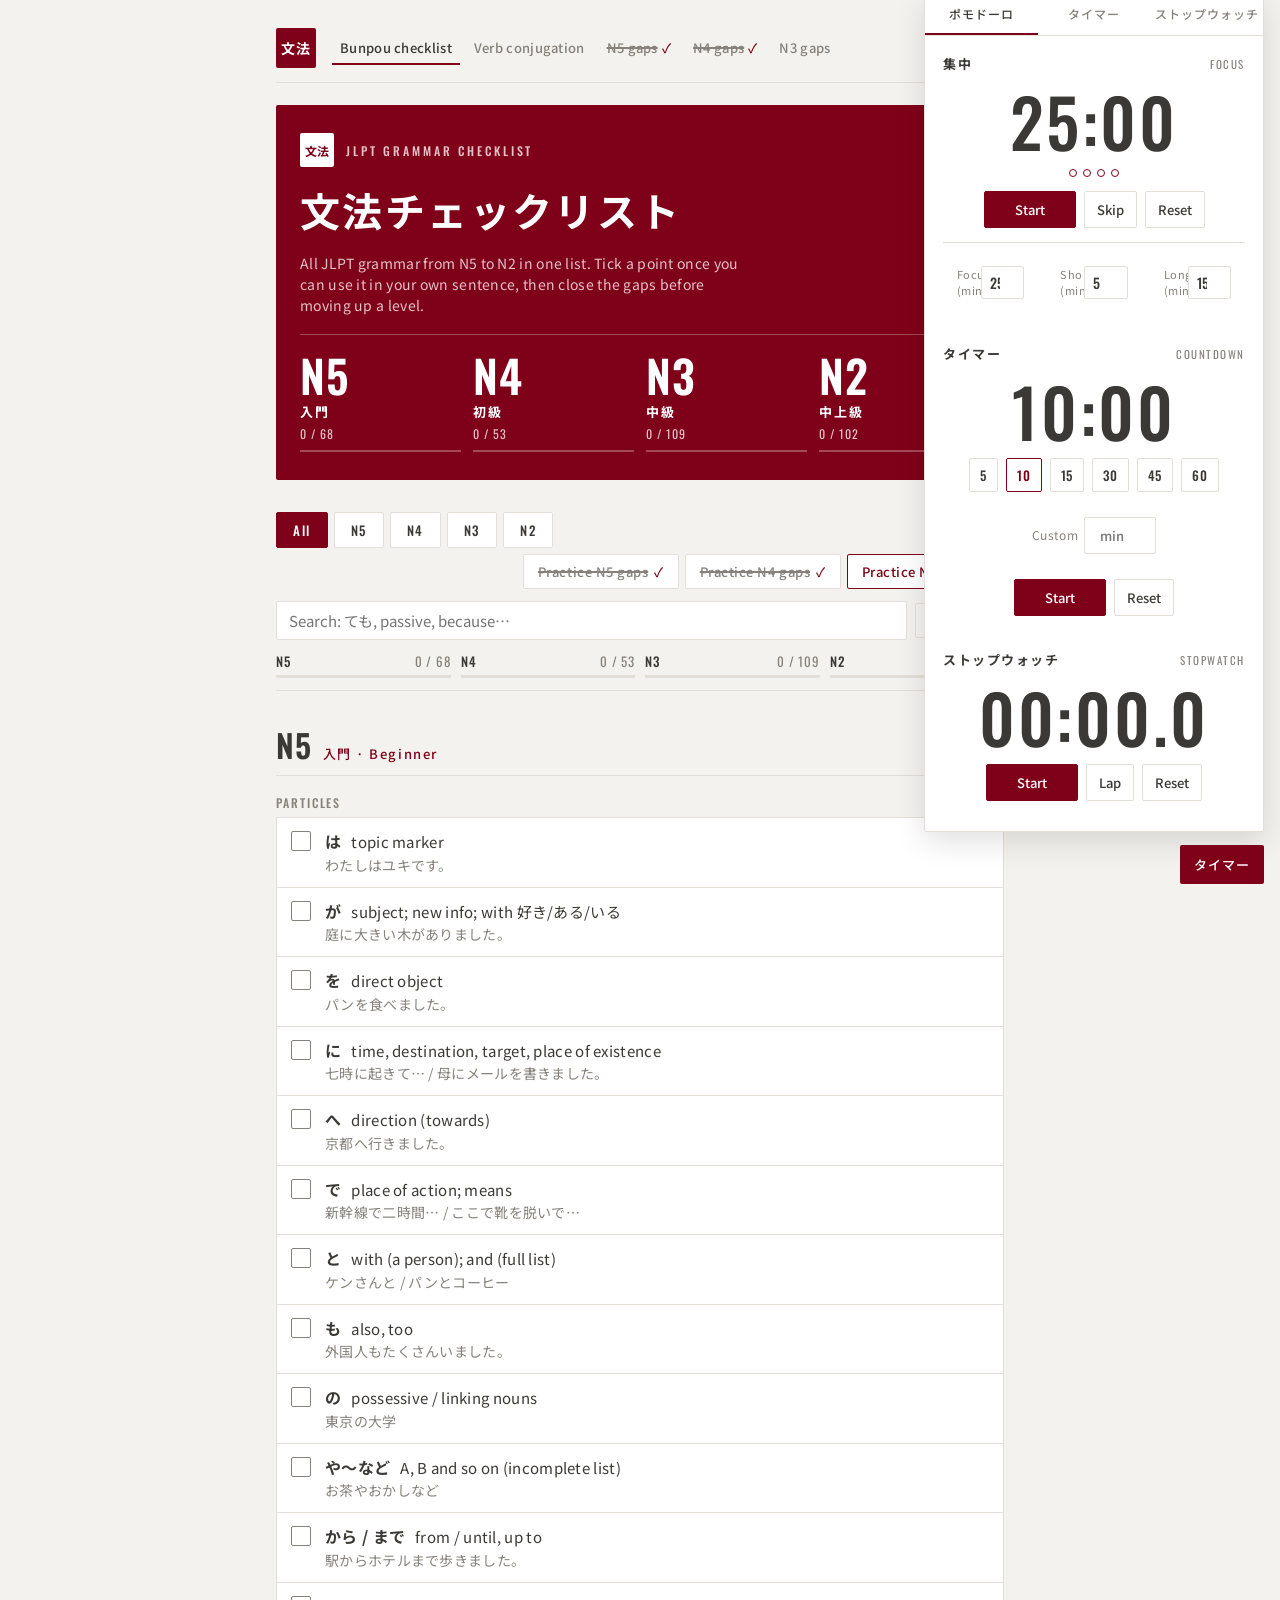
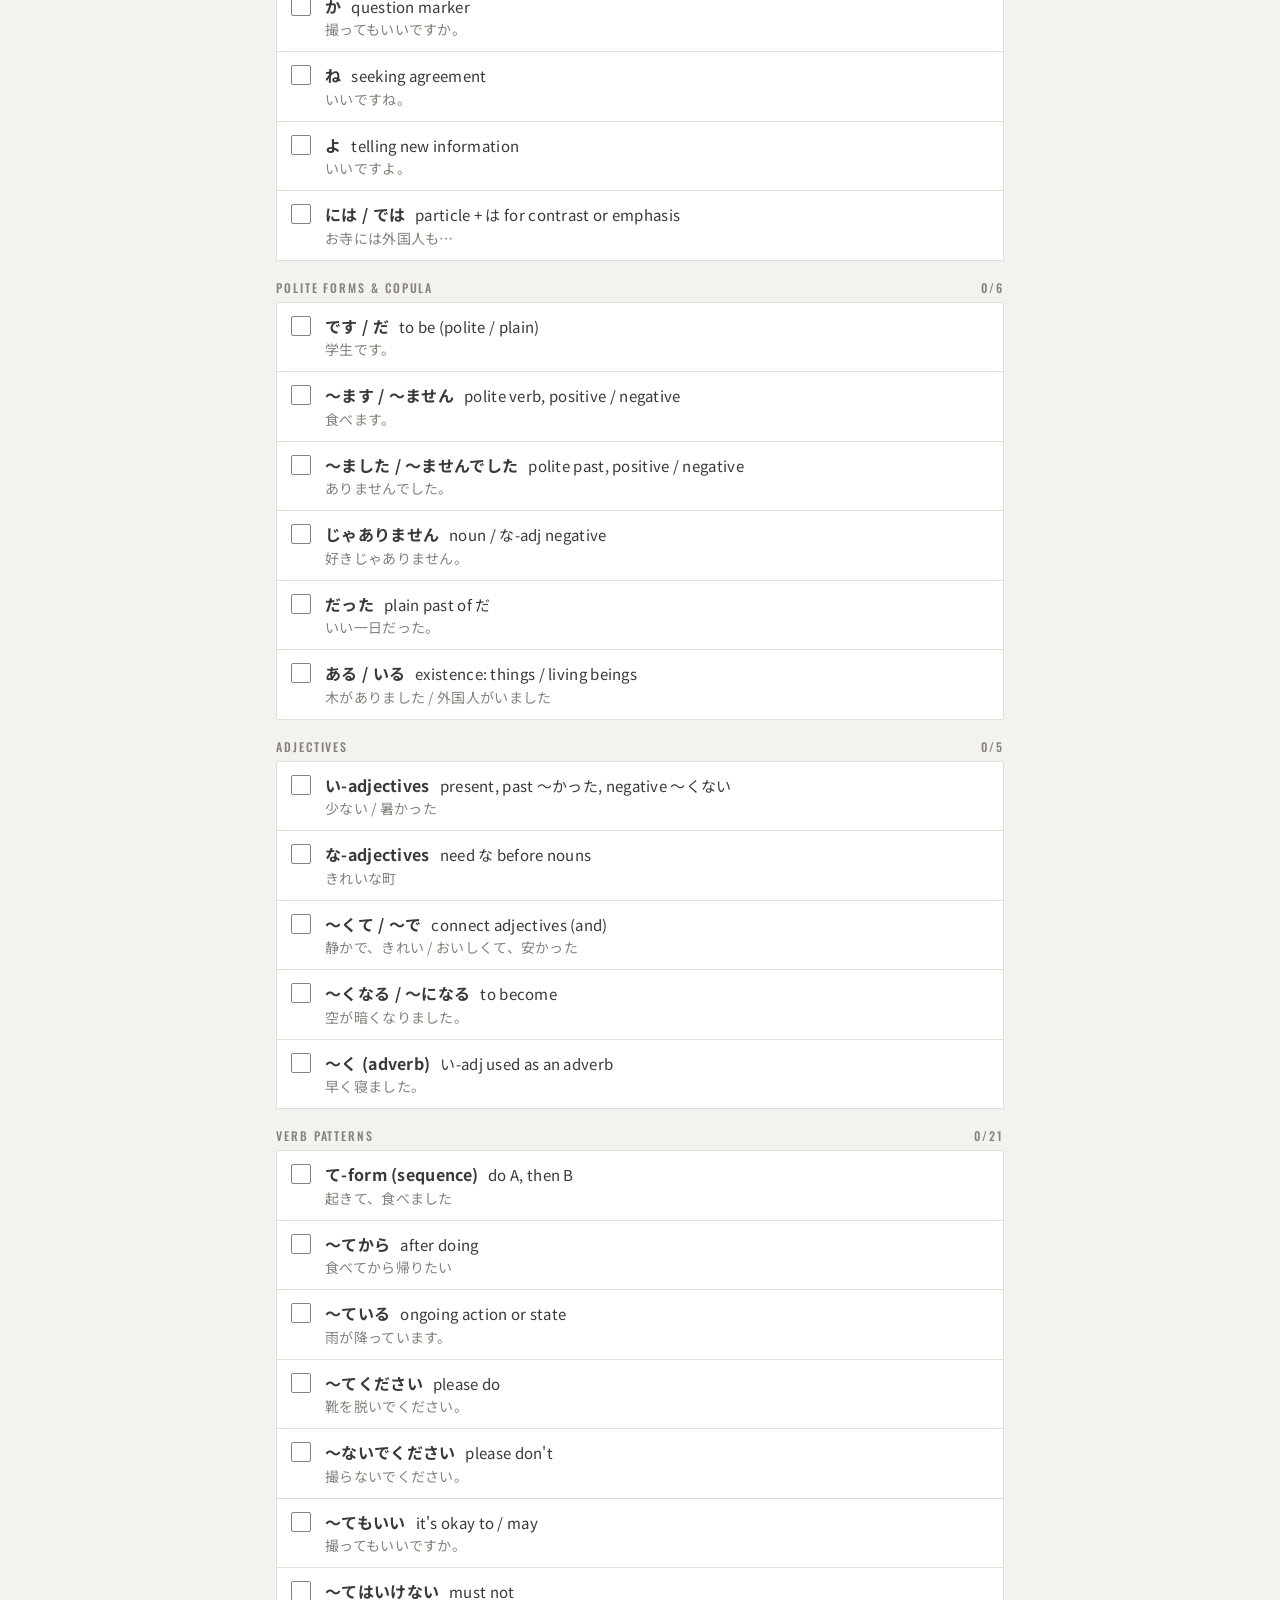
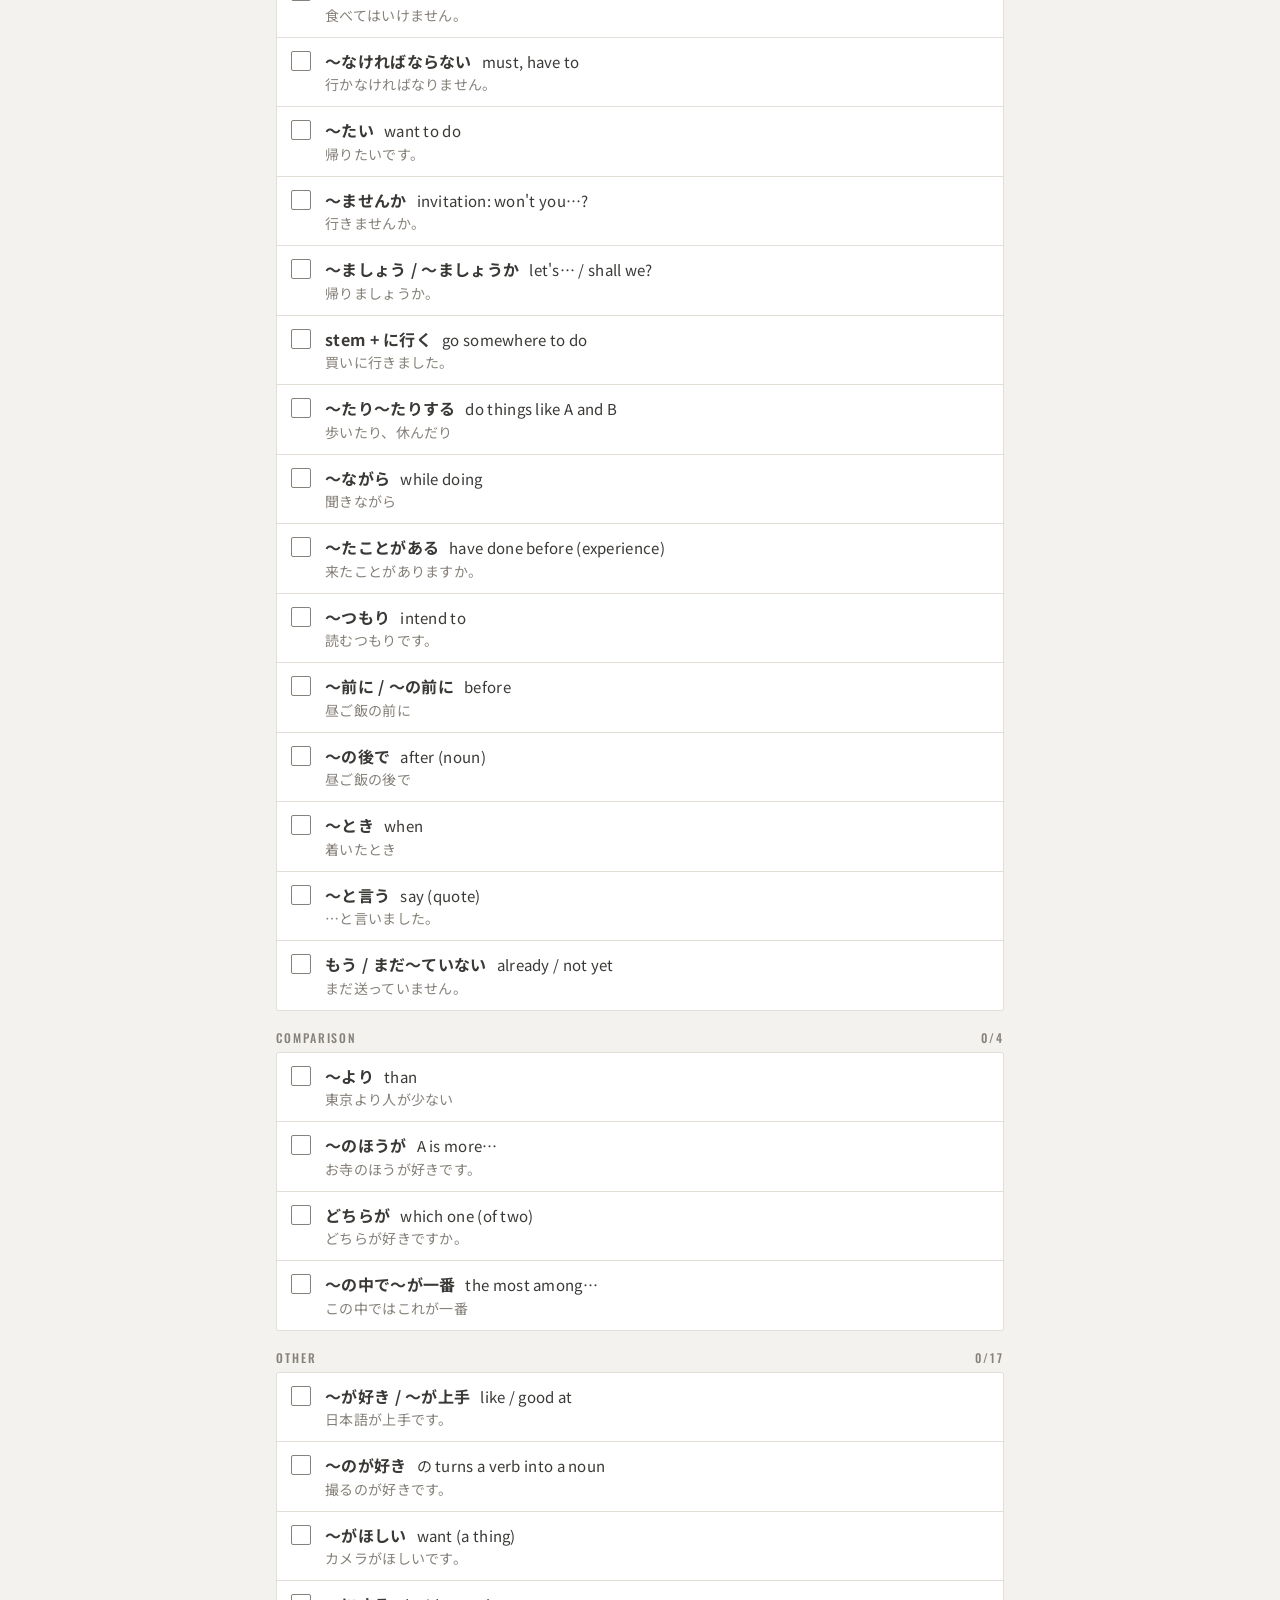
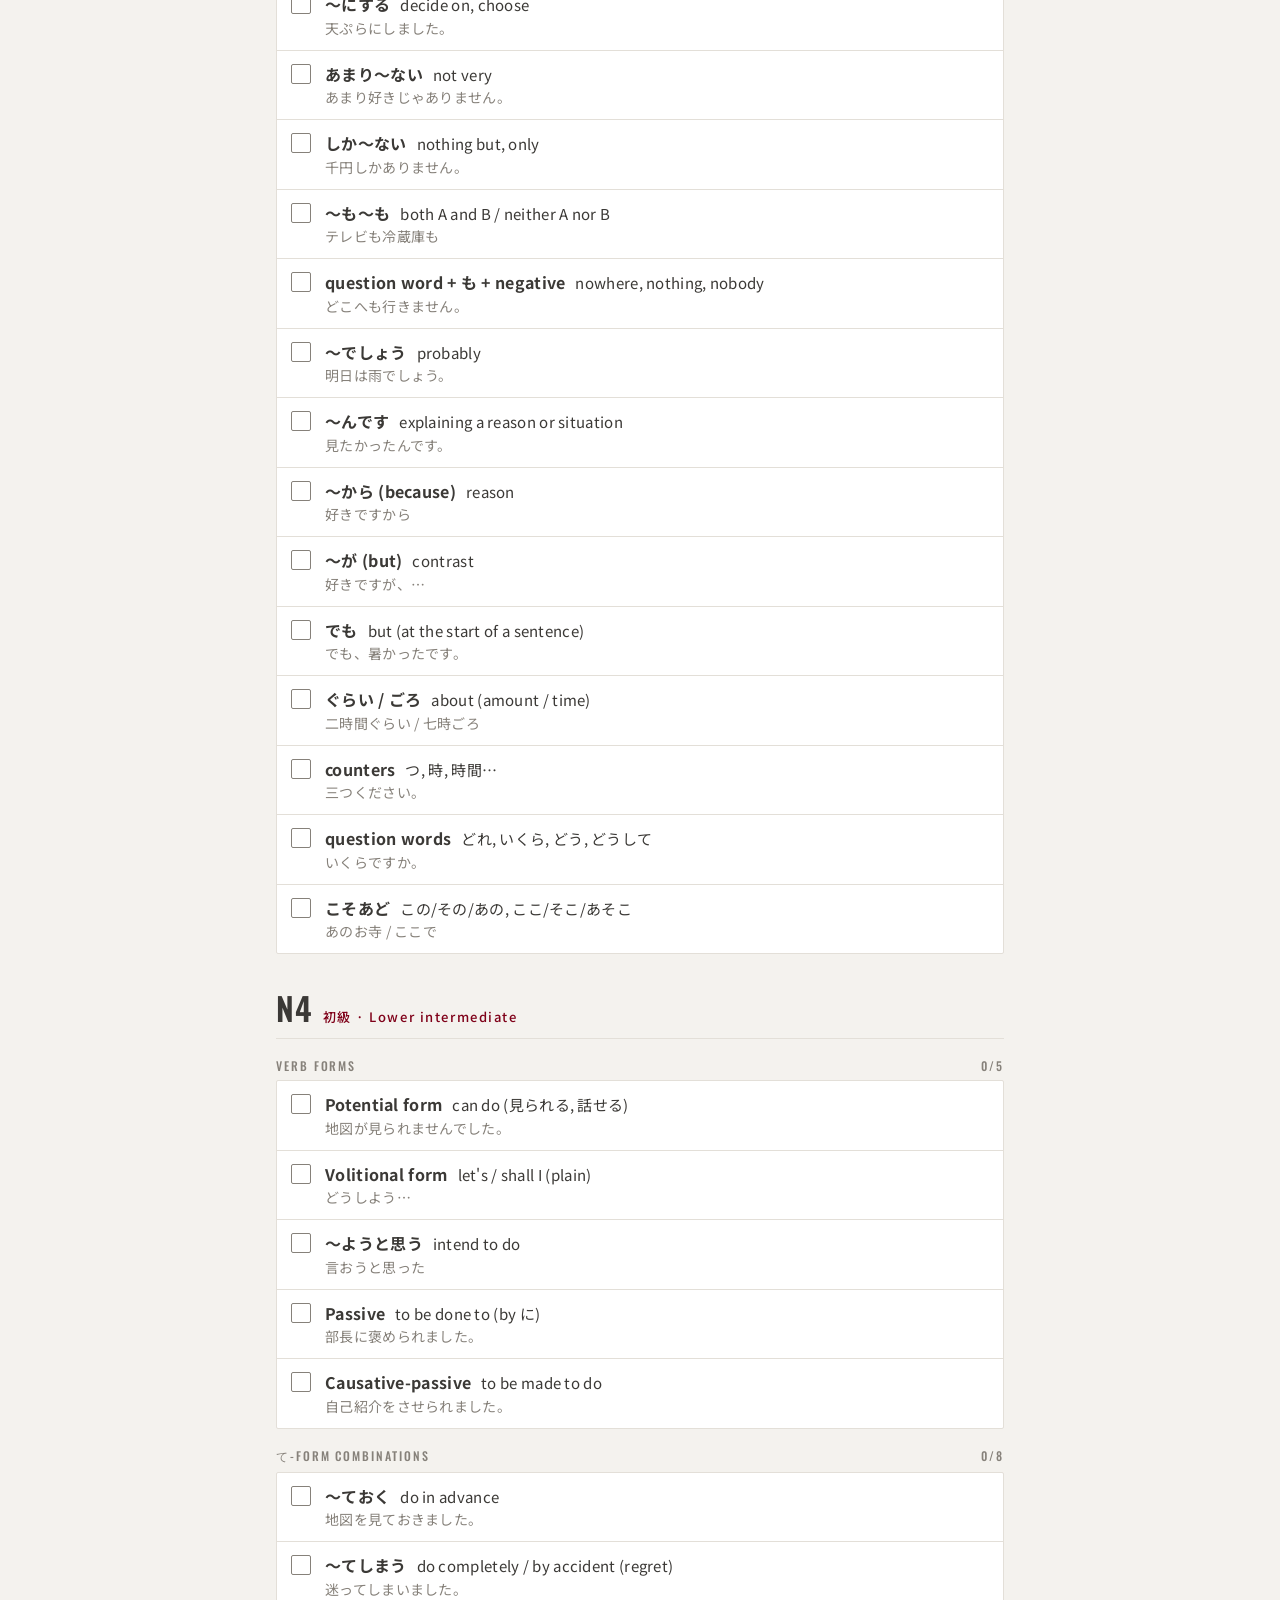
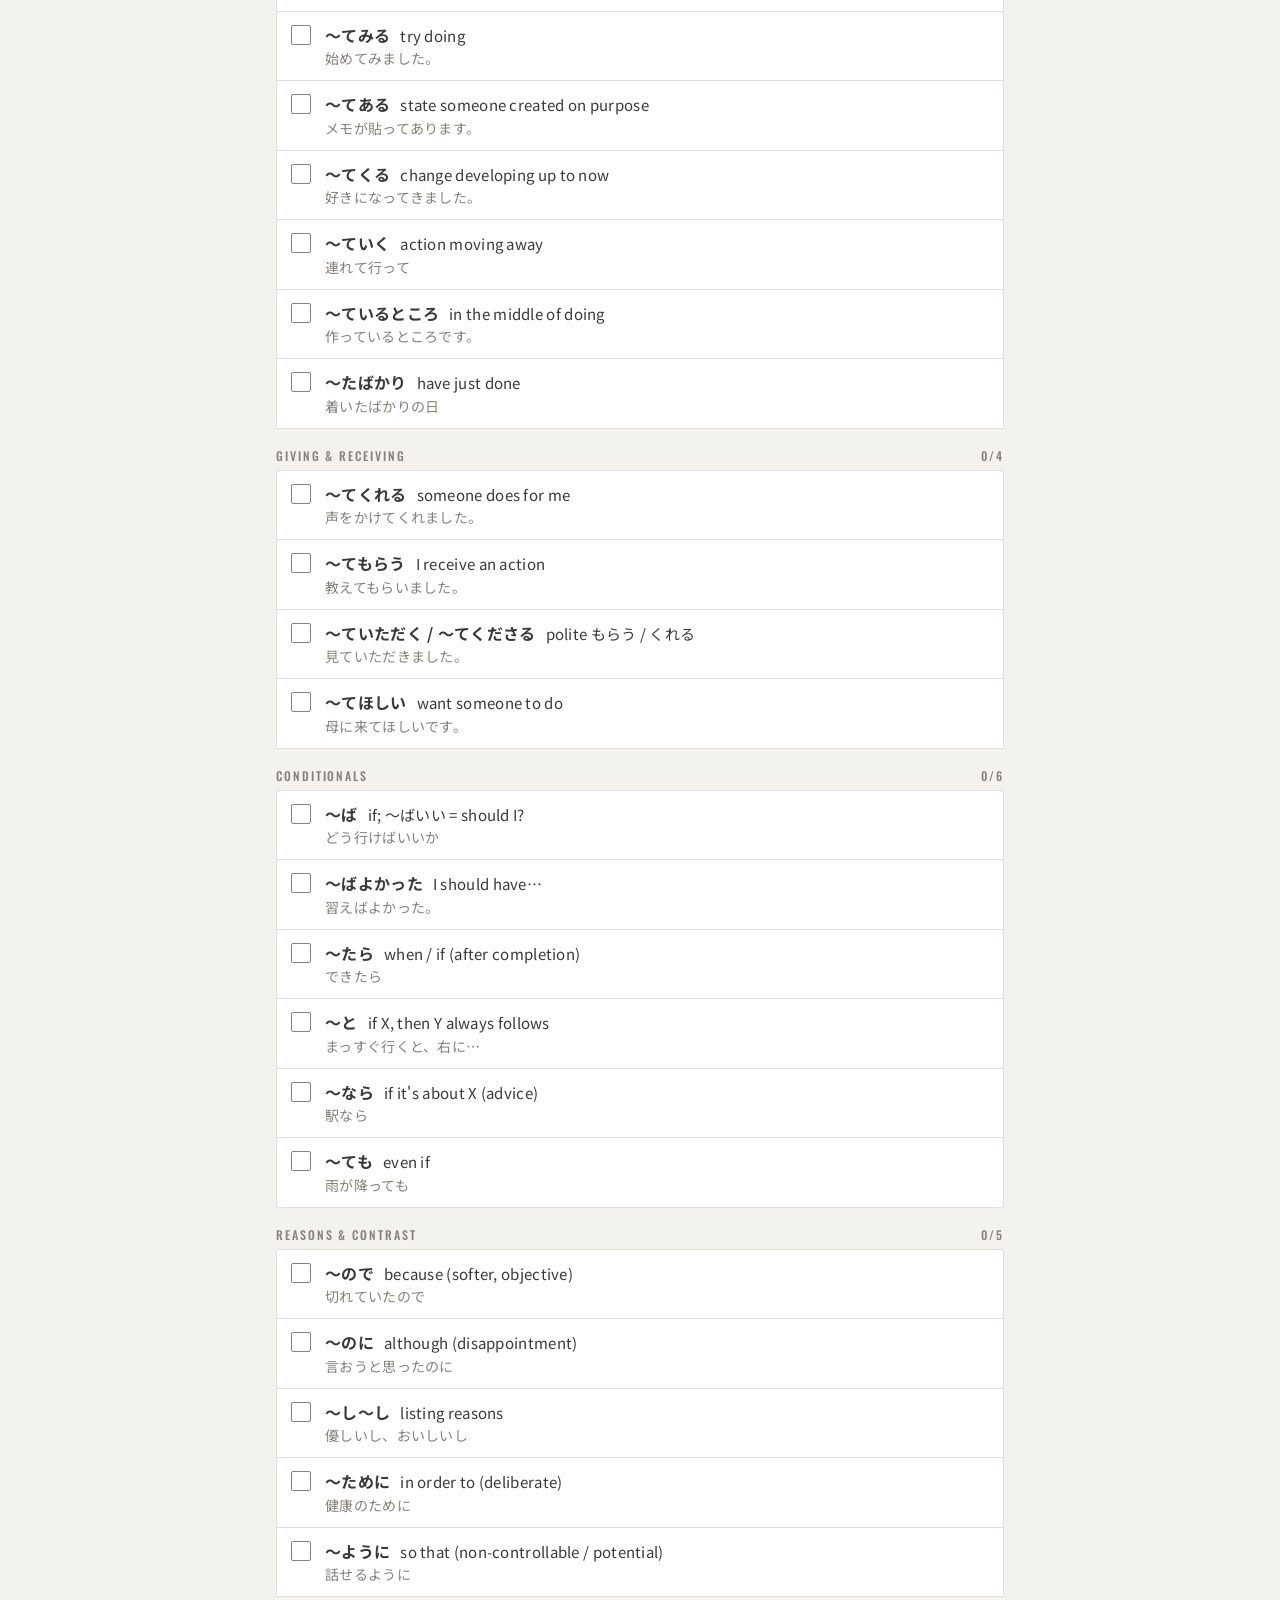
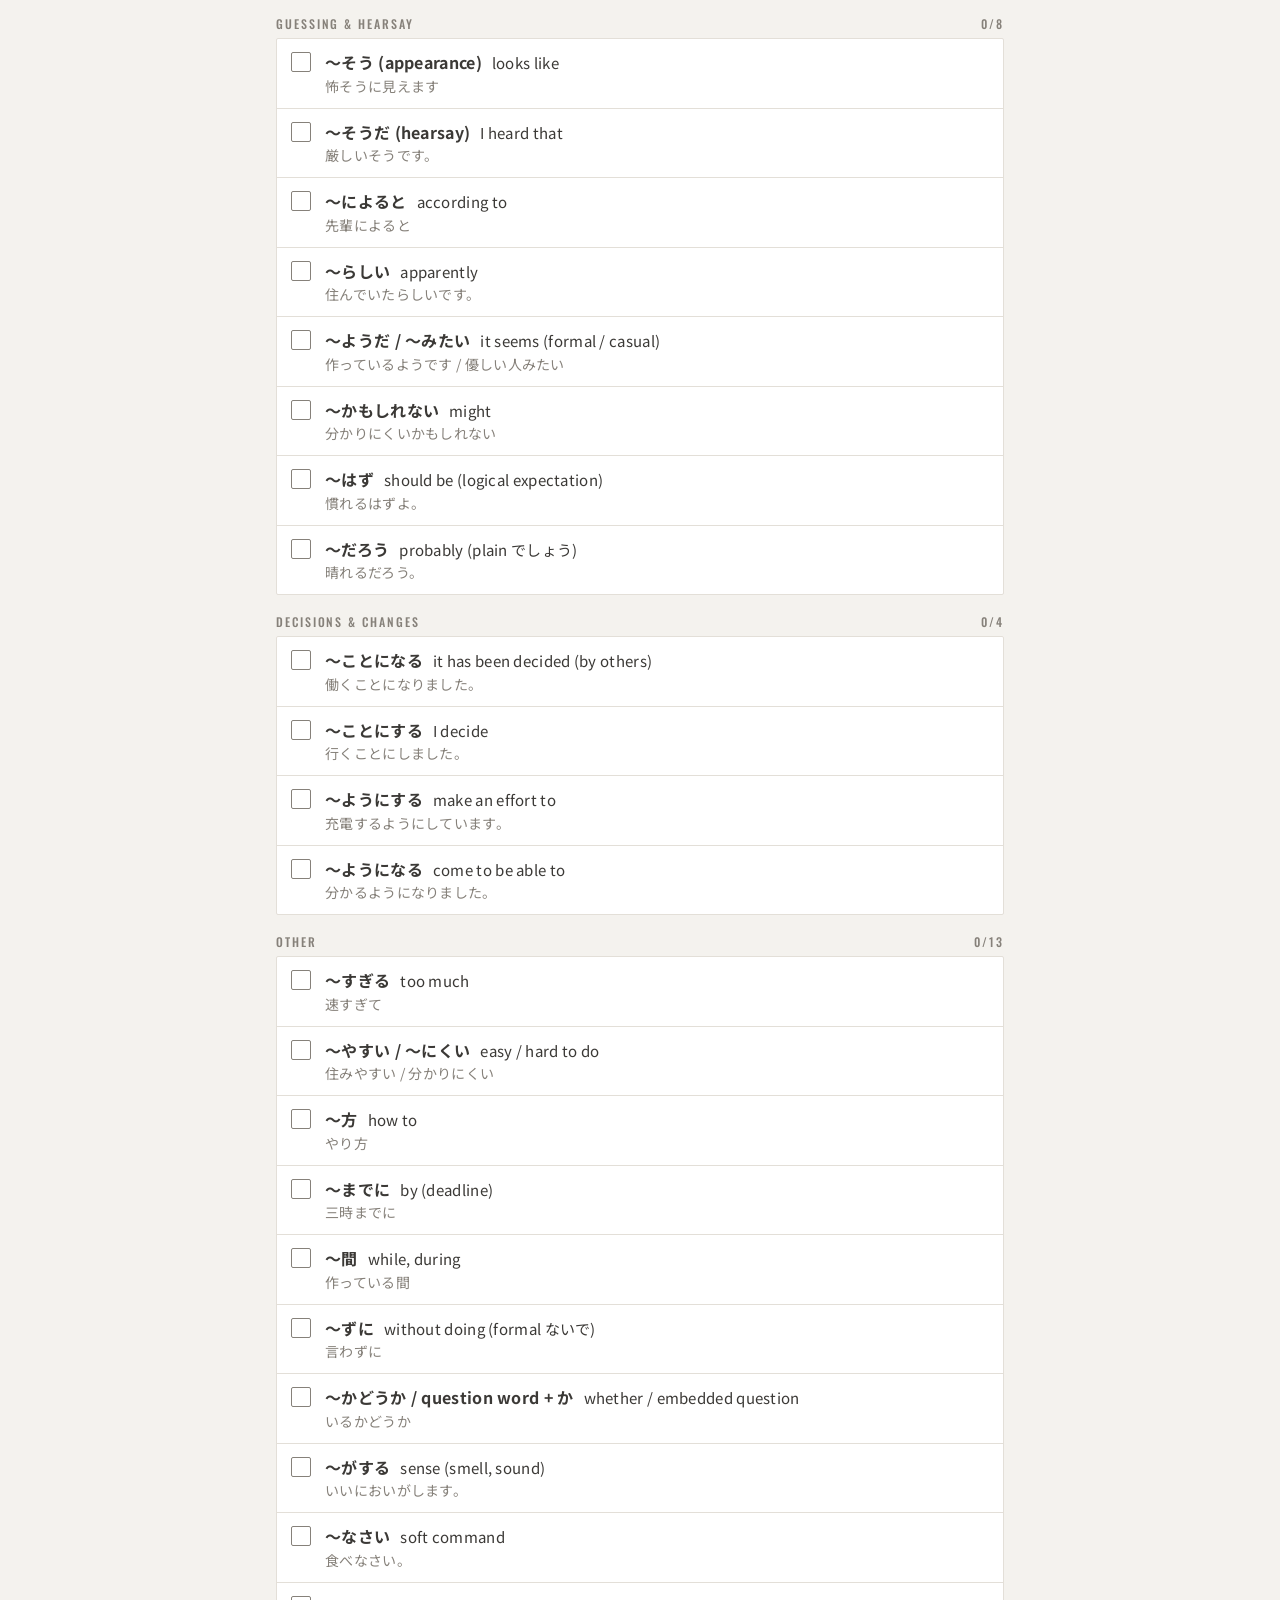
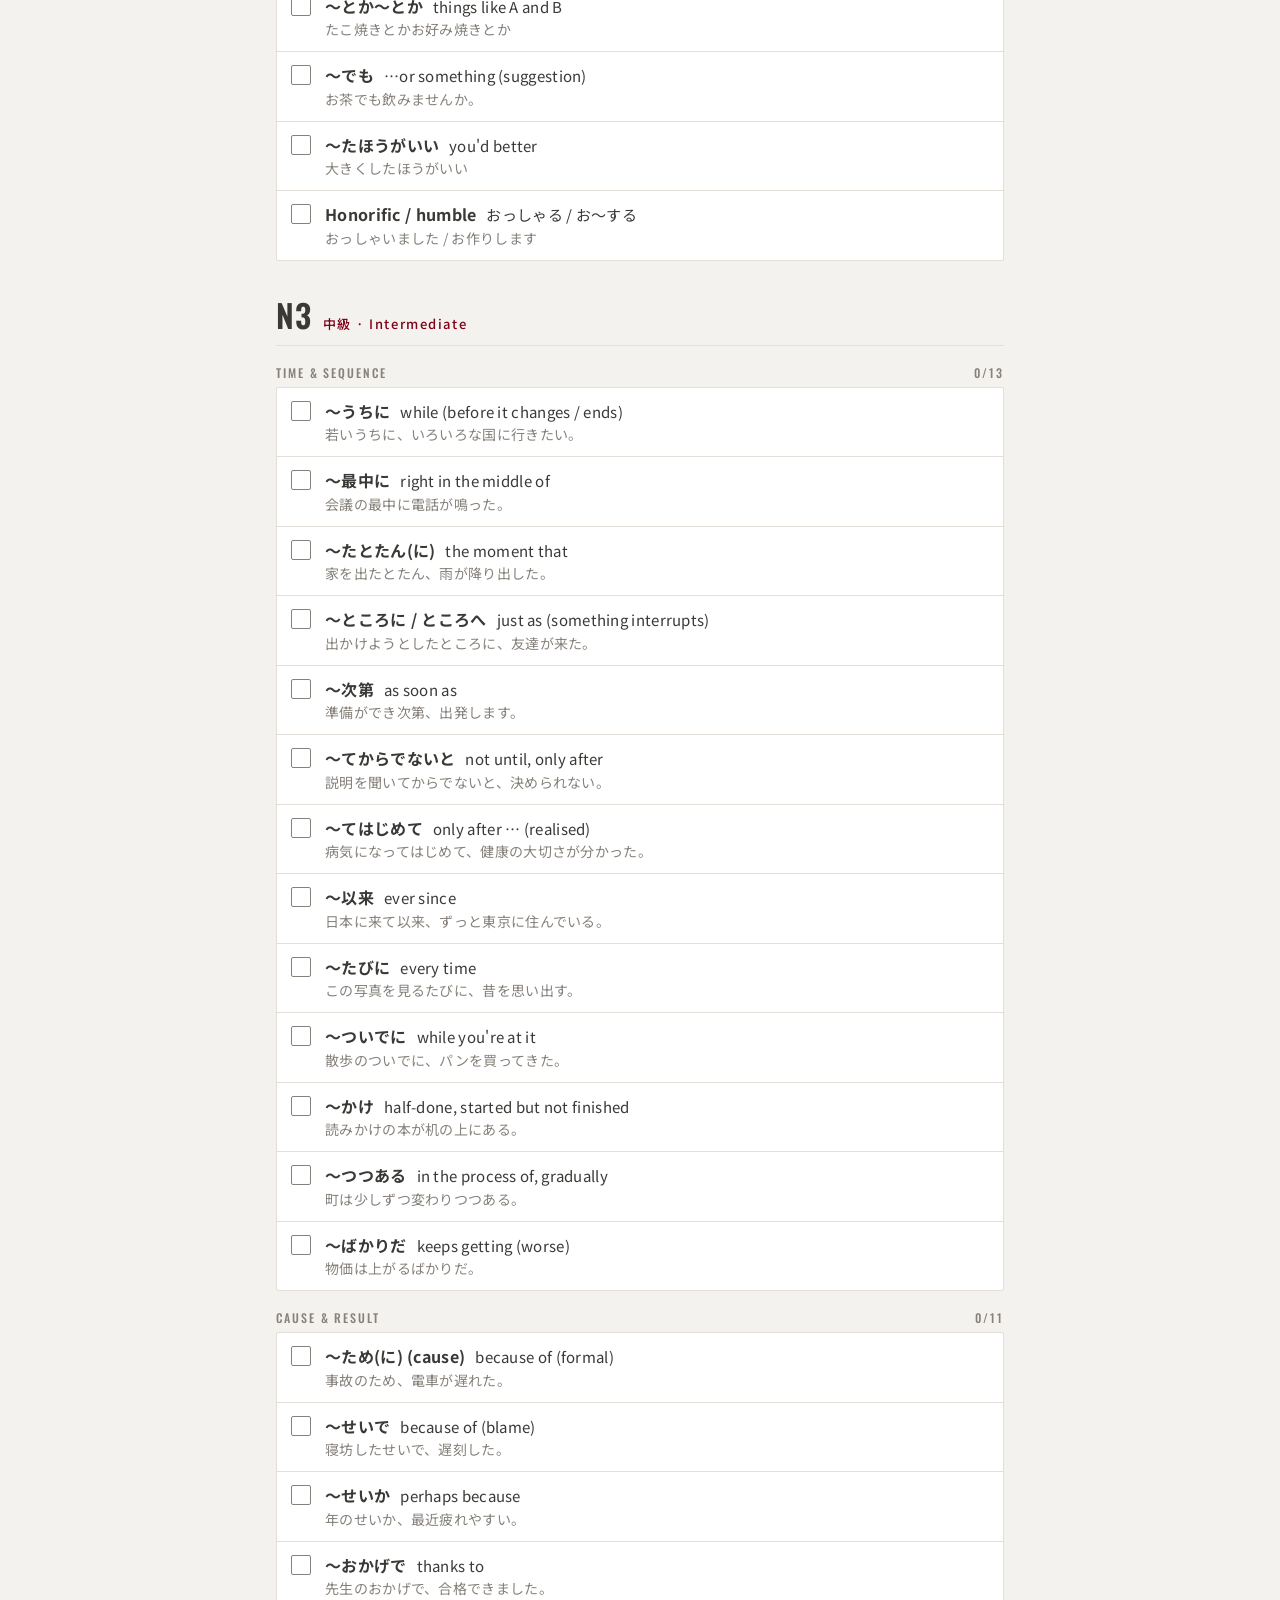
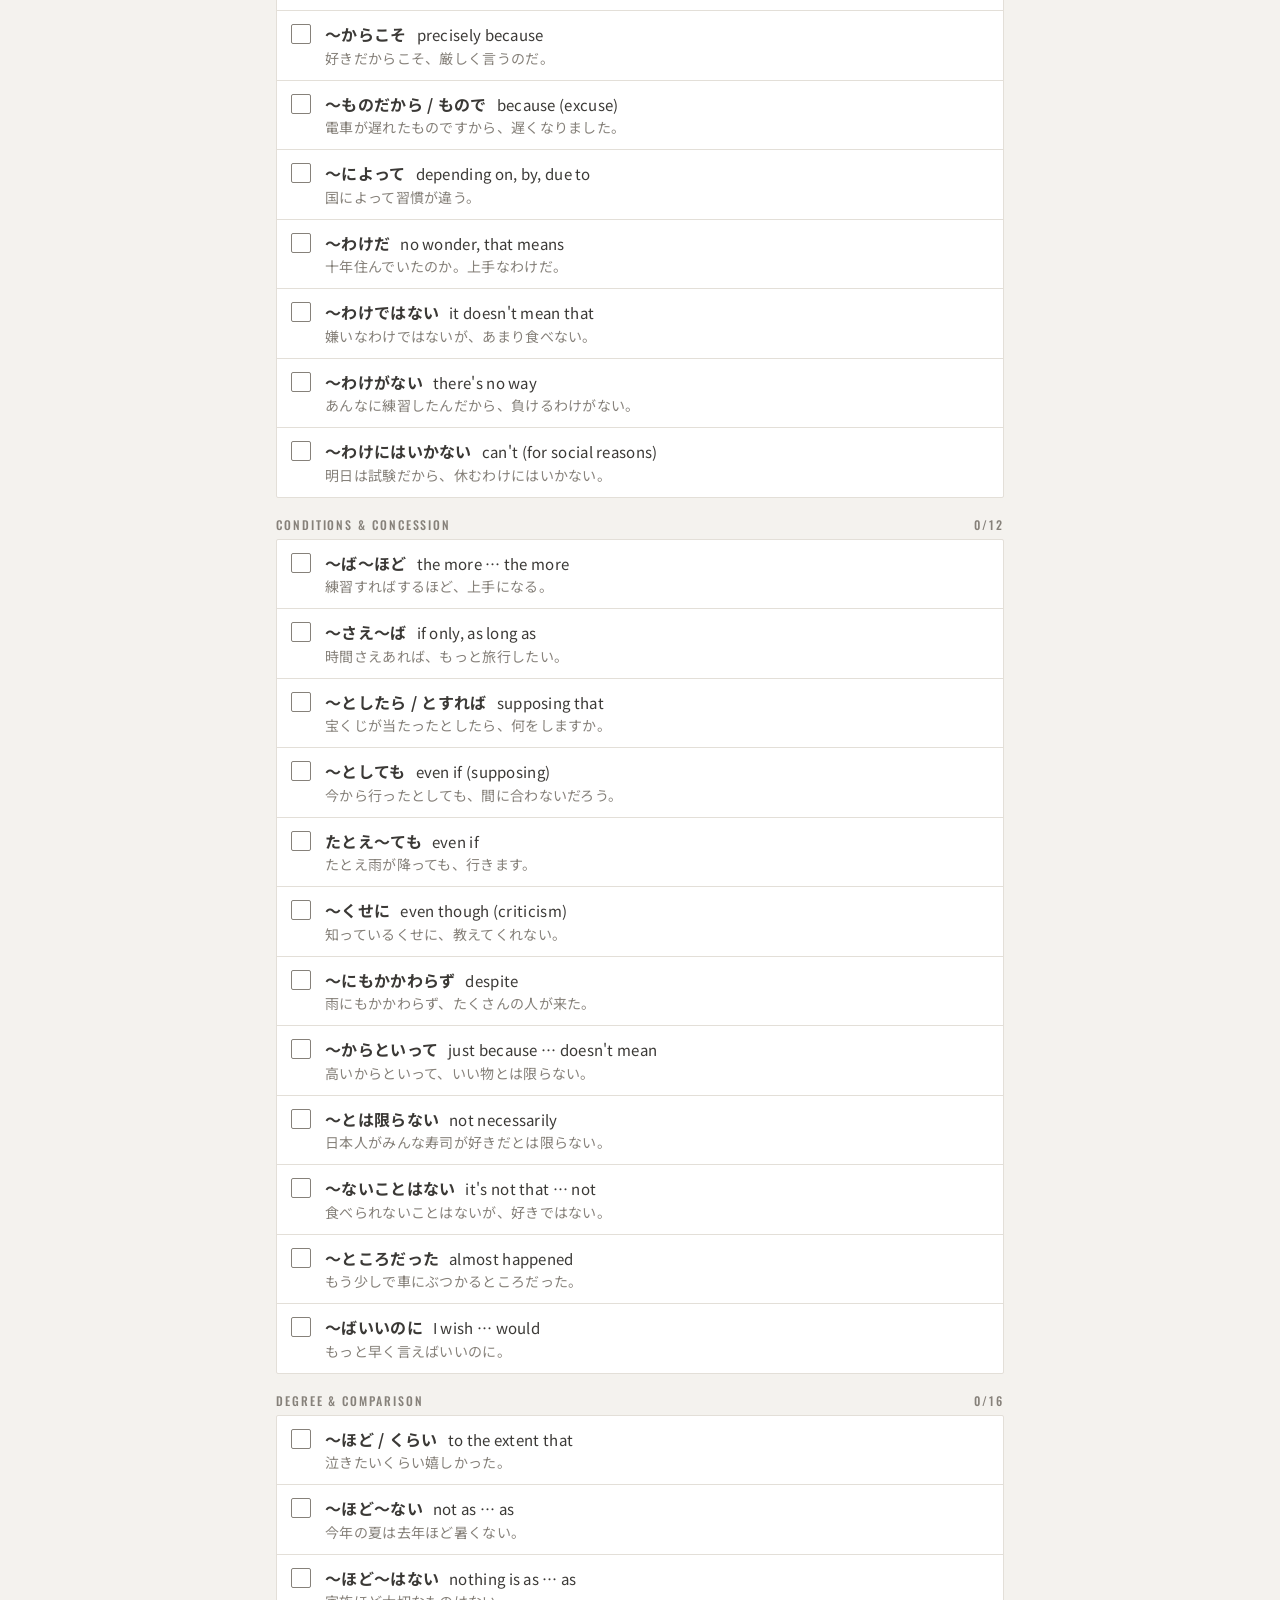
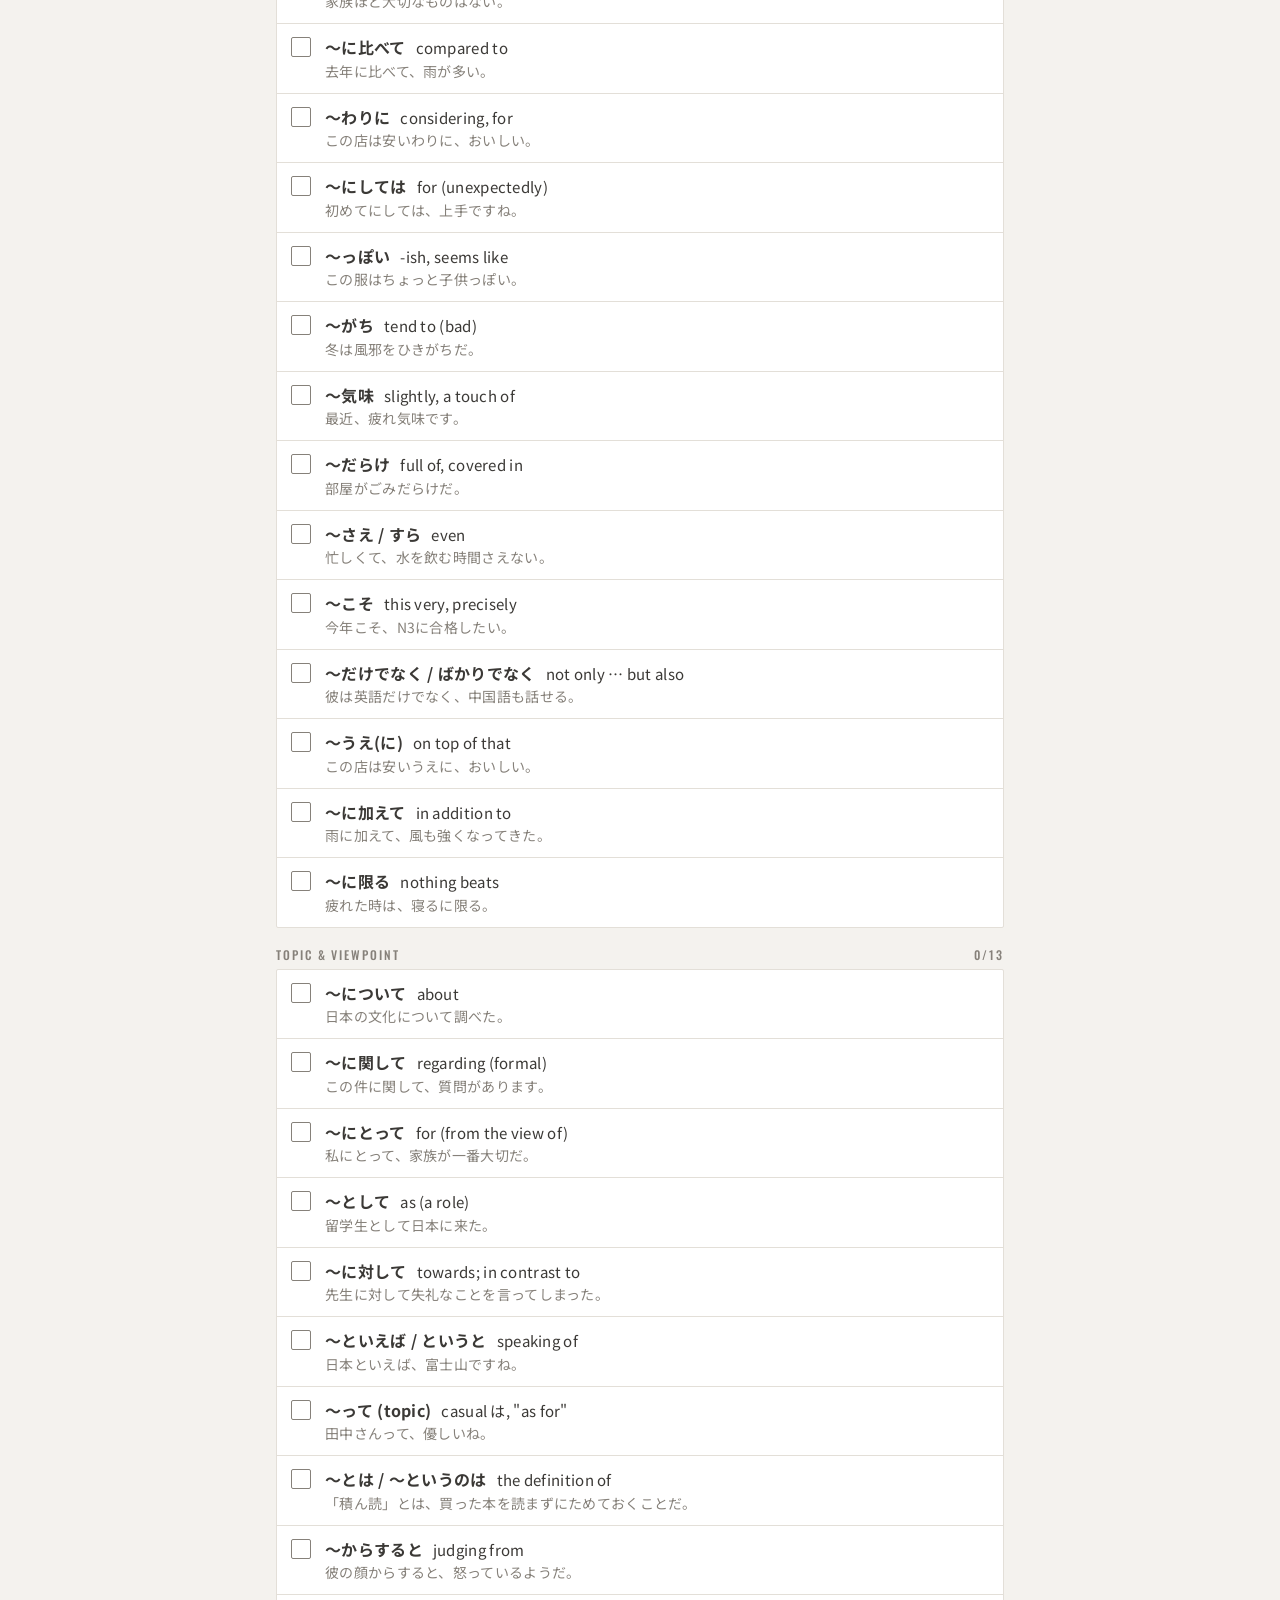
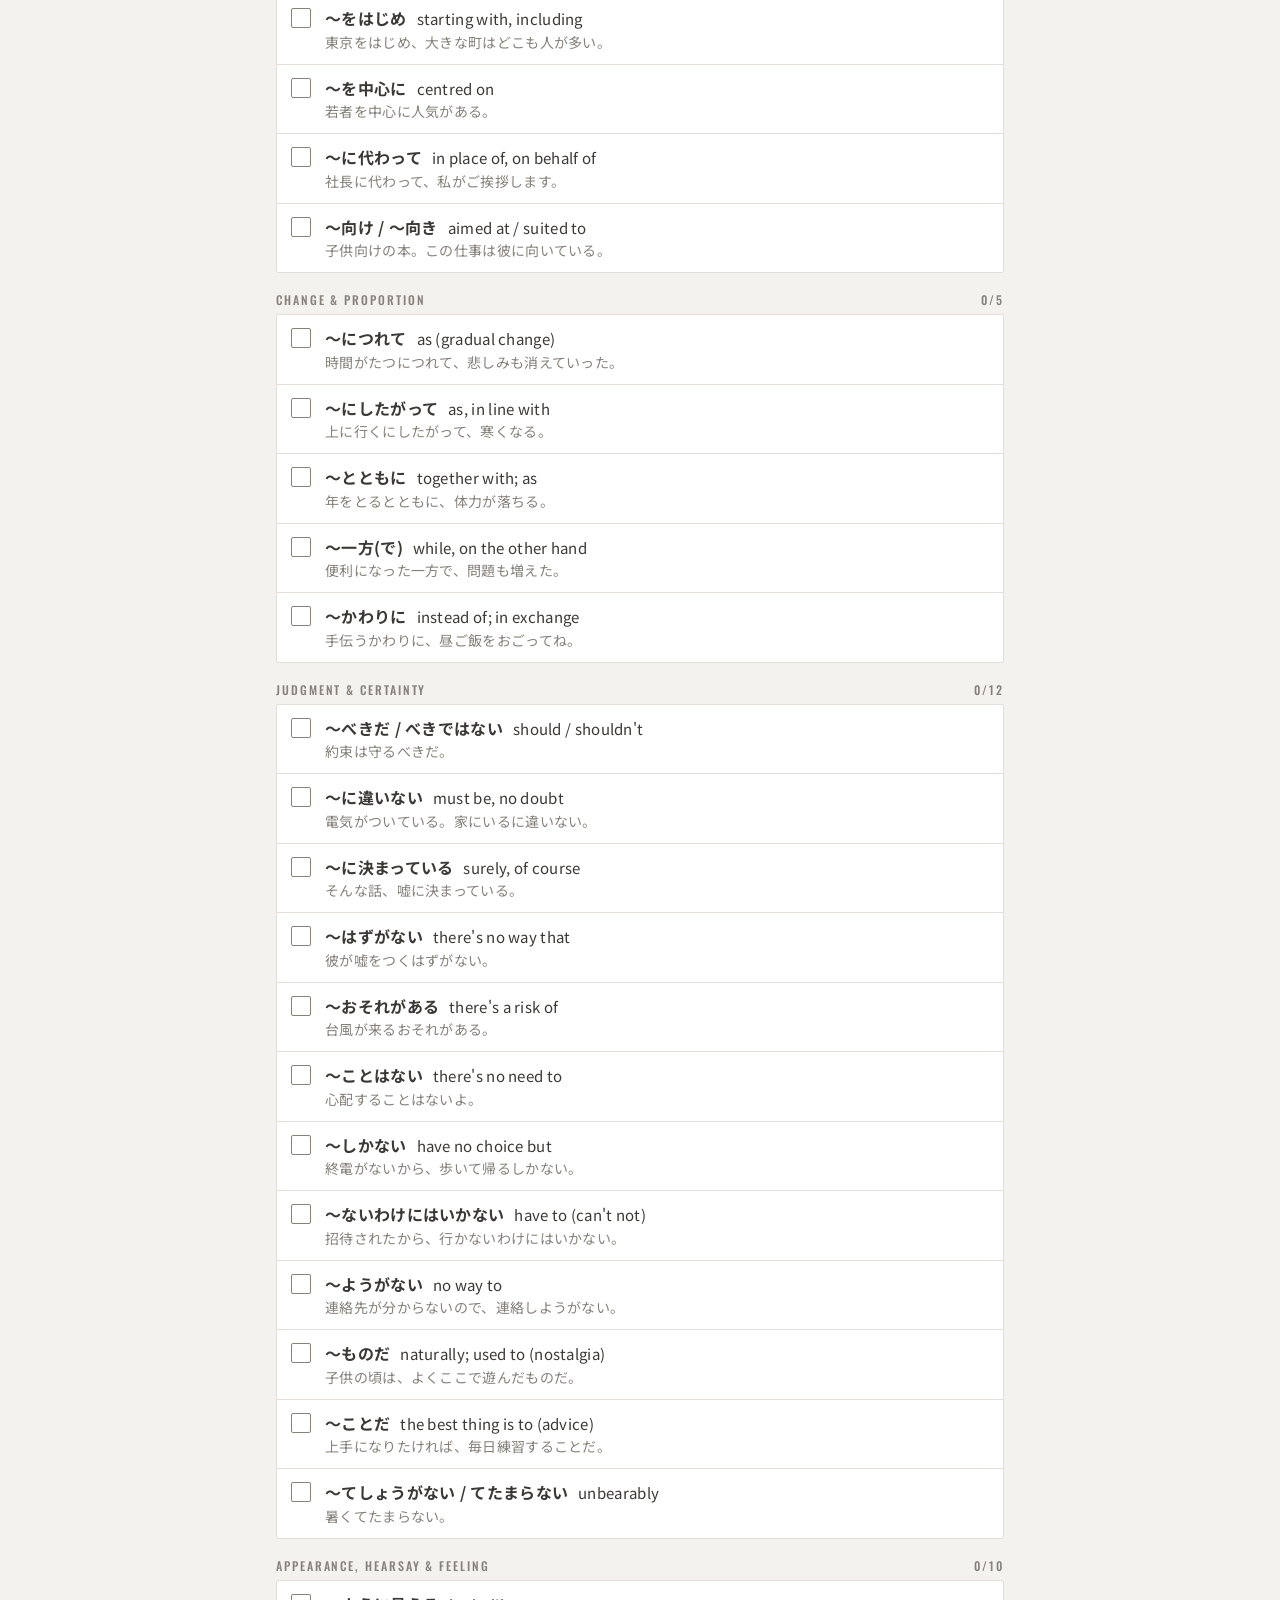
==== commit ce7a2733: "MUJI-style redesign and study timer (Pomodoro, countdown, stopwatch) Co-Authored-By: Claude Opus 5.5" ====
--- a/index.html
+++ b/index.html
@@ -6,7 +6,7 @@
 <title>Bunpou Checklist</title>
 <link rel="preconnect" href="https://fonts.googleapis.com">
 <link rel="preconnect" href="https://fonts.gstatic.com" crossorigin>
-<link rel="stylesheet" href="https://fonts.googleapis.com/css2?family=Shippori+Mincho:wght@600;800&family=Zen+Kaku+Gothic+New:wght@400;500;700&family=IBM+Plex+Sans:wght@400;500;600&display=swap">
+<link rel="stylesheet" href="https://fonts.googleapis.com/css2?family=Noto+Sans+JP:wght@400;500;700&family=Oswald:wght@400;500;600&display=swap">
 <style>
 /* Layout: one narrow study column; sticky level switcher + progress; grouped checklists like a 問題集 */
 :root{
@@ -90,6 +90,7 @@
 .foot{margin-top:28px;display:flex;gap:10px;flex-wrap:wrap;align-items:center;color:var(--muted);font-size:13px}
 .danger{color:var(--shu);border-color:var(--line)}
 </style>
+<link rel="stylesheet" href="muji.css">
 </head>
 <body>
 
@@ -101,9 +102,16 @@
     <a href="n4-open-points.html" class="done" title="Done"><s>N4 gaps</s><span class="tick" aria-label="done">✓</span></a>
     <a href="n3-open-points.html">N3 gaps</a>
   </nav>
-  <header>
-    <h1>文法チェックリスト <span class="lv5">N5</span><span class="sep">·</span><span class="lv4">N4</span><span class="sep">·</span><span class="lv3">N3</span><span class="sep">·</span><span class="lv2">N2</span></h1>
+  <header class="hero">
+    <div class="kicker"><span class="mark">文法</span>JLPT GRAMMAR CHECKLIST</div>
+    <h1>文法チェックリスト</h1>
     <p>All JLPT grammar from N5 to N2 in one list. Tick a point once you can use it in your own sentence, then close the gaps before moving up a level.</p>
+    <div class="levels">
+      <button class="lvcol" data-lv="N5" aria-pressed="false"><span class="num">N5</span><span class="jpn">入門</span><span class="cnt" id="h-N5">0 / 0</span><span class="bar2"><i id="hb-N5"></i></span></button>
+      <button class="lvcol" data-lv="N4" aria-pressed="false"><span class="num">N4</span><span class="jpn">初級</span><span class="cnt" id="h-N4">0 / 0</span><span class="bar2"><i id="hb-N4"></i></span></button>
+      <button class="lvcol" data-lv="N3" aria-pressed="false"><span class="num">N3</span><span class="jpn">中級</span><span class="cnt" id="h-N3">0 / 0</span><span class="bar2"><i id="hb-N3"></i></span></button>
+      <button class="lvcol" data-lv="N2" aria-pressed="false"><span class="num">N2</span><span class="jpn">中上級</span><span class="cnt" id="h-N2">0 / 0</span><span class="bar2"><i id="hb-N2"></i></span></button>
+    </div>
   </header>
 
   <div class="bar">
@@ -549,7 +557,7 @@
 };
 
 const LEVELS=["N5","N4","N3","N2"];
-const TAGS={N5:"Beginner",N4:"Lower intermediate",N3:"Intermediate",N2:"Upper intermediate"};
+const TAGS={N5:"入門 · Beginner",N4:"初級 · Lower intermediate",N3:"中級 · Intermediate",N2:"中上級 · Upper intermediate"};
 const KEY="jlpt-checklist-v1";
 let done={};
 try{done=JSON.parse(localStorage.getItem(KEY)||"{}")||{}}catch(e){done={}}
@@ -583,6 +591,7 @@
     }
     if(lvHtml) html+=`<section class="level"><h2>${lv}<span class="tag">${TAGS[lv]}</span></h2>${lvHtml}</section>`;
   }
+  document.querySelectorAll(".lvcol").forEach(c=>c.setAttribute("aria-pressed",String(c.dataset.lv===level)));
   main.innerHTML=html||`<p class="empty">${hideDone?"Everything here is done. Turn off “Hide done” to review.":"No grammar point matches that search."}</p>`;
   progress();
 }
@@ -592,6 +601,8 @@
     for(const [grp,items] of Object.entries(DATA[lv])) items.forEach((_,i)=>{total++; if(done[`${lv}-${grp}-${i}`.replace(/[^\w-]/g,"_")]) d++;});
     document.getElementById("c-"+lv).textContent=`${d} / ${total}`;
     document.getElementById("f-"+lv).style.width=(total?d/total*100:0)+"%";
+    document.getElementById("h-"+lv).textContent=`${d} / ${total}`;
+    document.getElementById("hb-"+lv).style.width=(total?d/total*100:0)+"%";
   }
 }
 document.getElementById("list").addEventListener("change",e=>{
@@ -603,6 +614,10 @@
 document.querySelectorAll(".tab").forEach(b=>b.addEventListener("click",()=>{
   level=b.dataset.lv; document.querySelectorAll(".tab").forEach(t=>t.setAttribute("aria-pressed",t===b)); saveUI(); render();
 }));
+document.querySelectorAll(".lvcol").forEach(c=>c.addEventListener("click",()=>{
+  const t=document.querySelector(`.tab[data-lv="${c.dataset.lv}"]`); if(t) t.click();
+  document.getElementById("list").scrollIntoView({behavior:matchMedia("(prefers-reduced-motion: reduce)").matches?"auto":"smooth"});
+}));
 const hideBtn=document.getElementById("hide");
 hideBtn.addEventListener("click",()=>{hideDone=!hideDone; hideBtn.setAttribute("aria-pressed",hideDone); saveUI(); render();});
 document.getElementById("q").addEventListener("input",e=>{query=e.target.value.trim().toLowerCase(); render();});
@@ -614,5 +629,6 @@
 hideBtn.setAttribute("aria-pressed",hideDone);
 render();
 </script>
+<script src="timer.js" defer></script>
 </body>
 </html>
--- a/muji.css
+++ b/muji.css
@@ -0,0 +1,136 @@
+/* 無印 theme — shared by every page, loaded after each page's own <style>.
+   Palette: MUJI burgundy on unbleached paper, natural tones per JLPT level.
+   Type: Noto Sans JP for all Japanese and body text, Oswald for numerals and labels.
+   Layout: square corners, thin rules, generous white space. */
+
+:root{
+  --bg:#f4f2ee; --surface:#ffffff; --fg:#3b3936; --muted:#86817a; --line:#e3dfd8;
+  --muji:#7f0019; --muji-ink:#ffffff; --muji-soft:#f4e7e9;
+  --ai:#7f0019; --ai-soft:#f4e7e9;          /* primary + N4 */
+  --shu:#9b7a4f; --shu-soft:#f3ece2;        /* N5: kraft */
+  --murasaki:#3f4c5e; --murasaki-soft:#e8ebef; /* N3: ink navy */
+  --moegi:#5e6b45;                          /* N2: moss */
+  --done:#aaa49b; --band:#f0ede7;
+  --hero-bg:#7f0019; --hero-fg:#ffffff; --hero-muted:#e6c3c9; --hero-line:rgba(255,255,255,.28);
+  --f-body:"Noto Sans JP","Helvetica Neue",Arial,"Hiragino Sans",sans-serif;
+  --f-jp:"Noto Sans JP","Hiragino Sans","Yu Gothic",sans-serif;
+  --f-display:"Noto Sans JP","Hiragino Sans",sans-serif;
+  --f-num:"Oswald","Arial Narrow","Helvetica Neue",sans-serif;
+  --r:2px;
+}
+@media (prefers-color-scheme: dark){:root:not([data-theme="light"]){
+  --bg:#1b1918; --surface:#242120; --fg:#ebe6df; --muted:#a39d95; --line:#38332f;
+  --muji:#d0606f; --muji-ink:#1b1918; --muji-soft:#3a2226;
+  --ai:#d0606f; --ai-soft:#3a2226;
+  --shu:#c9a676; --shu-soft:#3a3226;
+  --murasaki:#9fb0c6; --murasaki-soft:#2a3038;
+  --moegi:#a3b383;
+  --done:#6f6a64; --band:#2a2725;
+  --hero-bg:#5a0d1a; --hero-fg:#f6eeee; --hero-muted:#d6a9b0; --hero-line:rgba(255,255,255,.2);
+  color-scheme:dark}}
+:root[data-theme="dark"]{
+  --bg:#1b1918; --surface:#242120; --fg:#ebe6df; --muted:#a39d95; --line:#38332f;
+  --muji:#d0606f; --muji-ink:#1b1918; --muji-soft:#3a2226;
+  --ai:#d0606f; --ai-soft:#3a2226;
+  --shu:#c9a676; --shu-soft:#3a3226;
+  --murasaki:#9fb0c6; --murasaki-soft:#2a3038;
+  --moegi:#a3b383;
+  --done:#6f6a64; --band:#2a2725;
+  --hero-bg:#5a0d1a; --hero-fg:#f6eeee; --hero-muted:#d6a9b0; --hero-line:rgba(255,255,255,.2);
+  color-scheme:dark}
+
+body{background:var(--bg);color:var(--fg);font-family:var(--f-body);letter-spacing:.02em;-webkit-font-smoothing:antialiased}
+
+/* ---------- site header: brand mark + quiet nav ---------- */
+nav.site{align-items:center;gap:2px 6px;padding-bottom:14px;margin-bottom:22px;border-bottom:1px solid var(--line)}
+nav.site::before{content:"文法";flex:none;width:40px;height:40px;margin-right:10px;display:grid;place-items:center;
+  background:var(--muji);color:var(--muji-ink);font:700 14px var(--f-jp);letter-spacing:.04em;border-radius:var(--r)}
+nav.site a{font:500 13px var(--f-body);color:var(--muted);padding:6px 8px;border-radius:0;border-bottom:2px solid transparent}
+nav.site a:hover{background:none;color:var(--fg)}
+nav.site a[aria-current="page"]{background:none;color:var(--fg);border-bottom-color:var(--muji)}
+nav.site a.done .tick{color:var(--muji)}
+
+/* ---------- type ---------- */
+h1,header h1{font-family:var(--f-display);font-weight:700;letter-spacing:.04em}
+h1 span,header h1 span{color:var(--muji)}
+.lead,header p{color:var(--muted)}
+h2{font-family:var(--f-num);font-weight:500;letter-spacing:.14em}
+.level>h2{font-family:var(--f-num);font-weight:600;font-size:2rem;letter-spacing:.04em;color:var(--fg);
+  border-bottom:1px solid var(--line);padding-bottom:6px;align-items:baseline}
+.level>h2 .tag{font:500 13px var(--f-jp);letter-spacing:.12em;color:var(--muji);text-transform:none}
+.group h3{font-family:var(--f-num);font-weight:500;letter-spacing:.16em;font-size:12px}
+h3{letter-spacing:.03em}
+.form,.jp,.vk,.rt td,.ct td{font-family:var(--f-jp)}
+
+/* ---------- square, quiet surfaces ---------- */
+ul,.card,.panel,.big,input[type=search],select.tool,.tool,.tab,.chip,.practice,nav.toc a,.box{border-radius:var(--r)}
+.card,ul,.panel,.big{box-shadow:none;border-color:var(--line)}
+.tab{font:500 13px var(--f-num);letter-spacing:.12em;padding:7px 16px}
+.tab[aria-pressed="true"],.chip[aria-pressed="true"]{background:var(--muji);border-color:var(--muji);color:var(--muji-ink)}
+.tool[aria-pressed="true"]{color:var(--muji);border-color:var(--muji)}
+.practice{color:var(--muji);border-color:var(--muji);font:500 13px var(--f-body);letter-spacing:.04em}
+.practice:hover{background:var(--muji);color:var(--muji-ink)}
+.practice.done{color:var(--muted);border-color:var(--line)}
+.practice.done .tick{color:var(--muji)}
+.chk:checked+label .box{background:var(--muji);border-color:var(--muji)}
+.box svg{stroke:var(--muji-ink)}
+.track{height:3px;border-radius:0;background:var(--line)}
+.fill{border-radius:0}
+.p .lbl b{font-family:var(--f-num);font-weight:500;letter-spacing:.1em}
+.p .lbl span{font-family:var(--f-num);letter-spacing:.06em}
+nav.toc a:hover{border-color:var(--muji);color:var(--muji)}
+.jp b{color:var(--muji)}
+.k{color:var(--muji)}
+.chip{background:var(--muji-soft)}
+a{color:var(--muji)}
+:focus-visible{outline-color:var(--muji)!important}
+
+/* ---------- main-page hero (MUJI-style burgundy panel) ---------- */
+.hero{background:var(--hero-bg);color:var(--hero-fg);padding:28px 24px 26px;border-radius:var(--r);display:grid;gap:18px}
+.hero .kicker{display:flex;align-items:center;gap:12px;font:500 12px var(--f-num);letter-spacing:.24em;color:var(--hero-muted)}
+.hero .kicker .mark{width:34px;height:34px;display:grid;place-items:center;background:var(--hero-fg);color:var(--hero-bg);font:700 12px var(--f-jp);letter-spacing:.02em;border-radius:var(--r)}
+.hero h1{margin:0;color:var(--hero-fg);font:700 clamp(1.7rem,5vw,2.5rem)/1.25 var(--f-display);letter-spacing:.06em}
+.hero p{margin:0;color:var(--hero-muted);max-width:56ch;font-size:14px}
+.levels{display:grid;grid-template-columns:repeat(4,minmax(0,1fr));border-top:1px solid var(--hero-line);padding-top:16px;gap:12px}
+@media (max-width:560px){.levels{grid-template-columns:repeat(2,minmax(0,1fr));row-gap:18px}}
+.lvcol{all:unset;cursor:pointer;display:grid;gap:4px;align-content:start;padding:2px 0}
+.lvcol .num{font:600 clamp(2rem,6vw,2.8rem)/1 var(--f-num);letter-spacing:.02em}
+.lvcol .jpn{font:700 13px var(--f-jp);letter-spacing:.14em}
+.lvcol .cnt{font:400 12px var(--f-num);letter-spacing:.08em;color:var(--hero-muted)}
+.lvcol .bar2{height:2px;background:var(--hero-line);margin-top:4px}
+.lvcol .bar2 i{display:block;height:100%;width:0;background:var(--hero-fg);transition:width .3s}
+.lvcol:hover .num,.lvcol[aria-pressed="true"] .num{text-decoration:underline;text-decoration-thickness:2px;text-underline-offset:6px}
+.lvcol:focus-visible{outline:2px solid var(--hero-fg)!important;outline-offset:4px}
+@media (prefers-reduced-motion:reduce){.lvcol .bar2 i{transition:none}}
+
+/* ---------- timer widget ---------- */
+.tmr-btn{position:fixed;right:16px;bottom:calc(16px + env(safe-area-inset-bottom,0px));z-index:50;display:flex;align-items:center;gap:8px;
+  background:var(--muji);color:var(--muji-ink);border:0;border-radius:var(--r);padding:10px 14px;font:500 13px var(--f-jp);letter-spacing:.08em;cursor:pointer}
+.tmr-btn .t{font:500 15px var(--f-num);letter-spacing:.06em;font-variant-numeric:tabular-nums}
+.tmr-btn .t:empty{display:none}
+.tmr-panel{position:fixed;right:16px;bottom:calc(68px + env(safe-area-inset-bottom,0px));z-index:50;width:min(340px,calc(100vw - 32px));
+  background:var(--surface);color:var(--fg);border:1px solid var(--line);border-radius:var(--r);box-shadow:0 10px 30px rgba(0,0,0,.12);display:grid}
+.tmr-tabs{display:grid;grid-template-columns:repeat(3,1fr);border-bottom:1px solid var(--line)}
+.tmr-tabs button{all:unset;cursor:pointer;text-align:center;padding:11px 4px;font:500 12px var(--f-jp);letter-spacing:.08em;color:var(--muted);border-bottom:2px solid transparent}
+.tmr-tabs button[aria-selected="true"]{color:var(--fg);border-bottom-color:var(--muji)}
+.tmr-tabs button:focus-visible{outline:2px solid var(--muji);outline-offset:-2px}
+.tmr-body{padding:18px 18px 16px;display:grid;gap:14px}
+.tmr-phase{display:flex;justify-content:space-between;align-items:baseline;font:700 13px var(--f-jp);letter-spacing:.12em}
+.tmr-phase small{font:400 11px var(--f-num);letter-spacing:.14em;color:var(--muted);text-transform:uppercase}
+.tmr-time{font:500 clamp(3rem,14vw,4.2rem)/1 var(--f-num);letter-spacing:.04em;text-align:center;font-variant-numeric:tabular-nums}
+.tmr-dots{display:flex;justify-content:center;gap:6px}
+.tmr-dots i{width:8px;height:8px;border:1px solid var(--muji);border-radius:50%}
+.tmr-dots i.on{background:var(--muji)}
+.tmr-row{display:flex;gap:8px;flex-wrap:wrap;justify-content:center}
+.tmr-row button,.tmr-row input{font:500 13px var(--f-body);border:1px solid var(--line);background:var(--surface);color:var(--fg);padding:8px 12px;border-radius:var(--r);cursor:pointer}
+.tmr-row button.main{background:var(--muji);border-color:var(--muji);color:var(--muji-ink);min-width:92px}
+.tmr-row button.pre{font-family:var(--f-num);letter-spacing:.06em;padding:6px 10px}
+.tmr-row button.pre[aria-pressed="true"]{border-color:var(--muji);color:var(--muji)}
+.tmr-row input{width:72px;cursor:text;text-align:center}
+.tmr-row label{display:flex;align-items:center;gap:6px;font-size:12px;color:var(--muted)}
+.tmr-set{display:grid;grid-template-columns:repeat(3,1fr);gap:8px;border-top:1px solid var(--line);padding-top:12px}
+.tmr-set label{display:grid;gap:2px;font-size:11px;color:var(--muted);letter-spacing:.04em}
+.tmr-set input{font:500 14px var(--f-num);border:1px solid var(--line);background:var(--surface);color:var(--fg);padding:5px 8px;border-radius:var(--r);width:100%}
+.tmr-laps{max-height:120px;overflow:auto;margin:0;padding:0;list-style:none;border:0;background:none;font:400 13px var(--f-num);letter-spacing:.06em}
+.tmr-laps li{display:flex;justify-content:space-between;padding:3px 0;border-top:1px solid var(--line)}
+.tmr-panel button:focus-visible,.tmr-panel input:focus-visible,.tmr-btn:focus-visible{outline:2px solid var(--muji);outline-offset:2px}
